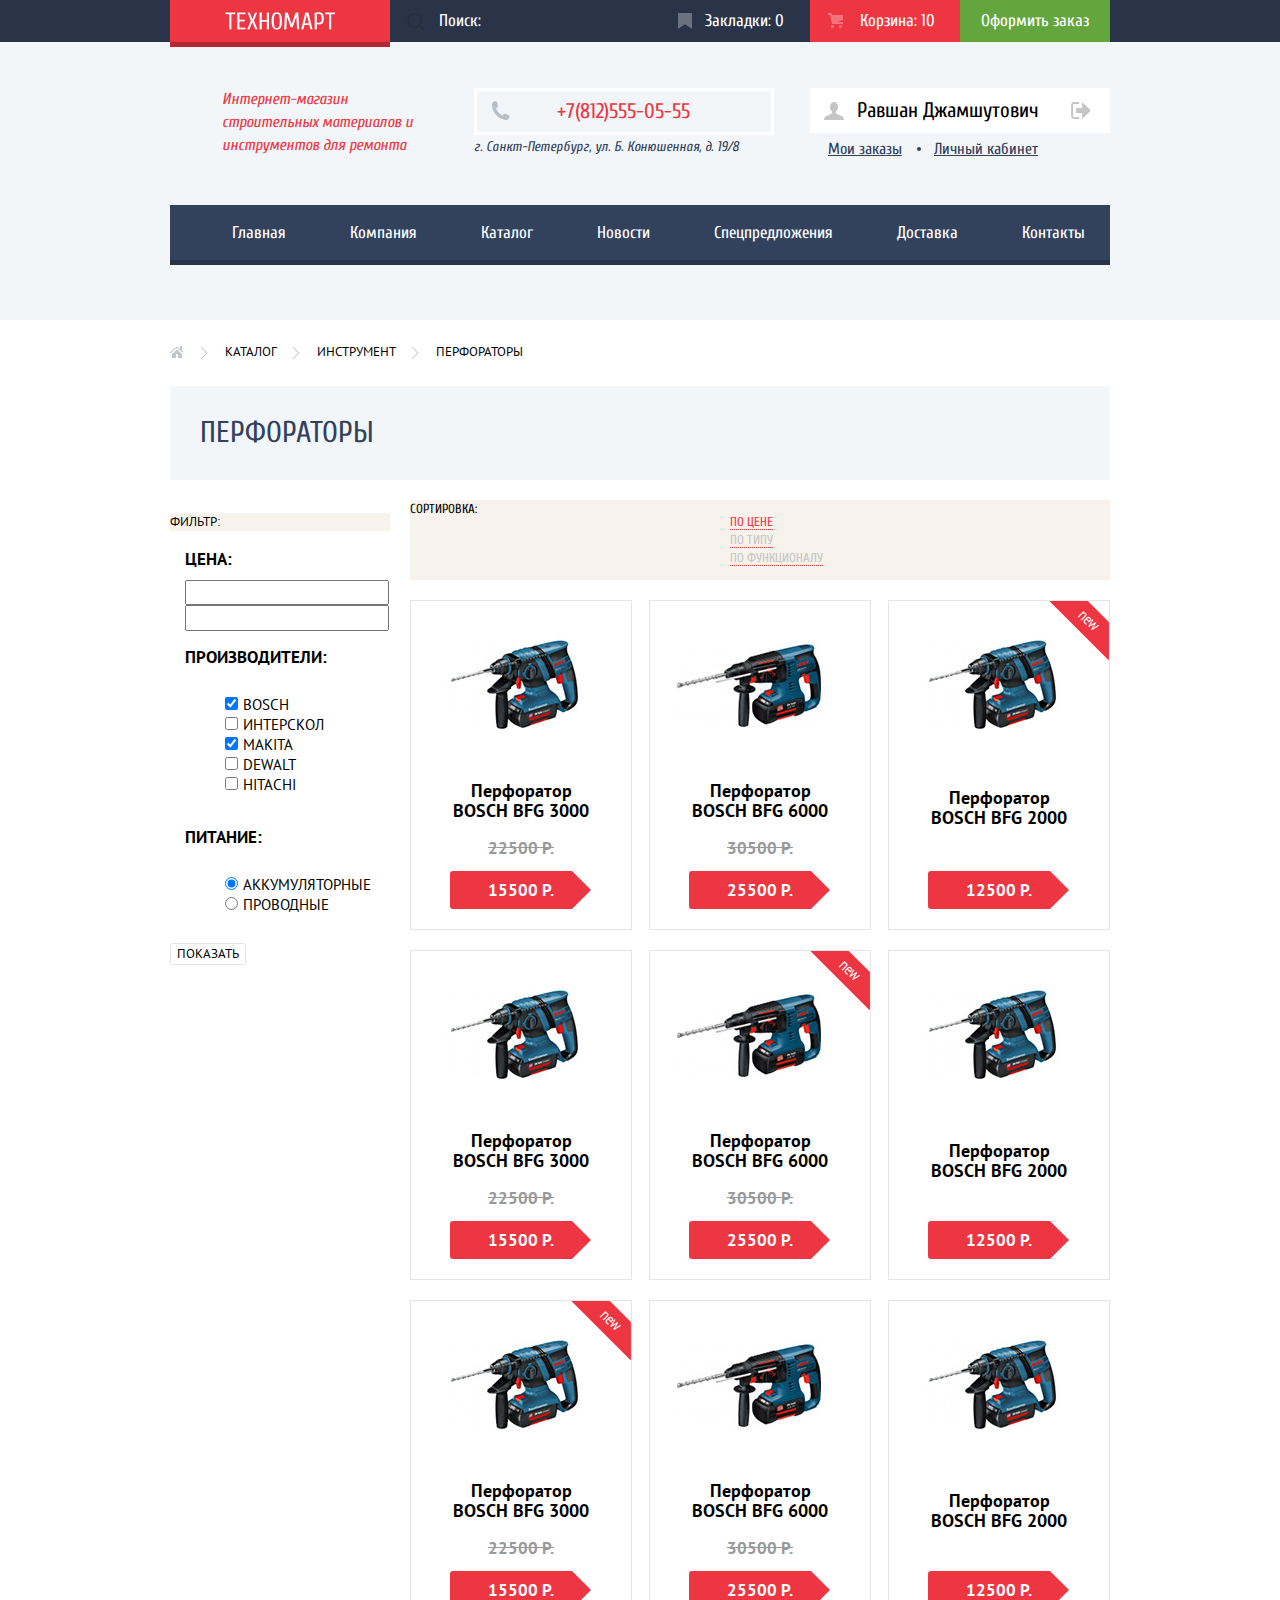
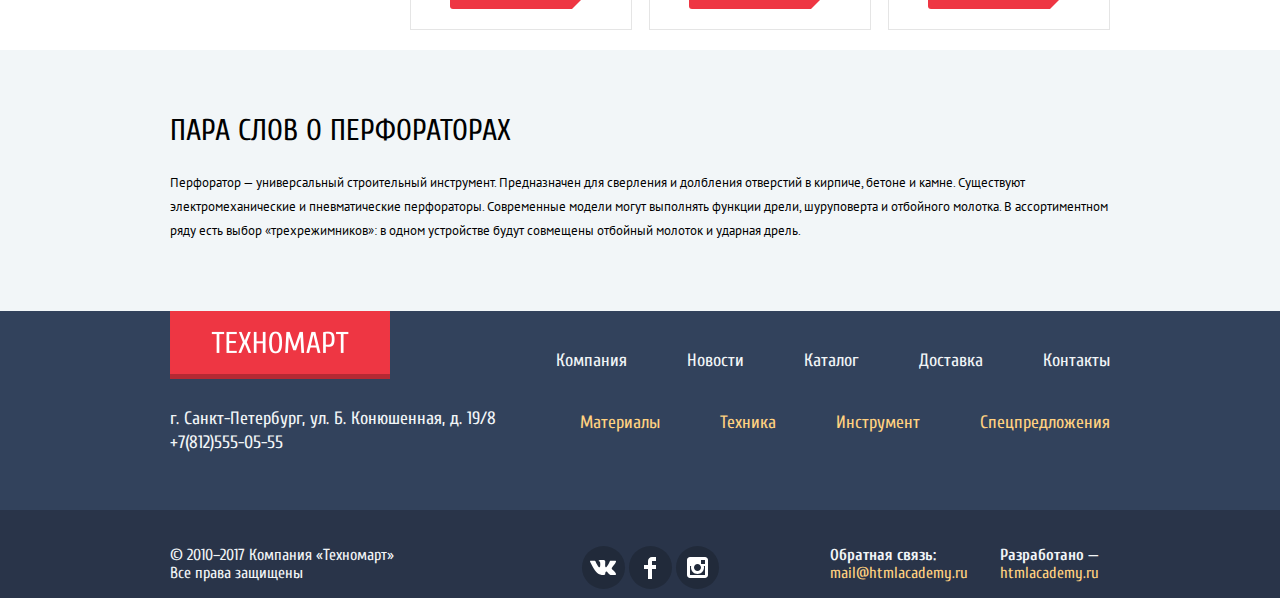
==== catalog.html @ fc6ab12a "стили для карточки товара" ====
<!DOCTYPE html>
<html lang="ru">
  <head>
    <meta charset="utf-8">
    <title>Интернет магазин «Техномарт»</title>
    <link href="https://fonts.googleapis.com/css?family=PT+Sans:400,700&amp;subset=cyrillic" rel="stylesheet">
    <link href="https://fonts.googleapis.com/css?family=Cuprum:400,400i,700&amp;subset=cyrillic" rel="stylesheet">
    <link href="css/normalize.css" rel="stylesheet">
    <link href="css/style.css" rel="stylesheet">
  </head>
  <body class="inner-page">
    <header class="main-header">
      <div class="header-top">
        <div class="container">
          <a href="index.html" class="logo logo-header">
            <img src="img/logo.png" width="110" height="18" alt="Логотип Техномарт">
          </a>
            <form class="search" action="https://echo.htmlacademy.ru" method="get">
              <label class="visually-hidden" for="search-text">поиск</label>
              <input id="search-text" name="search-text" type="search" placeholder="Поиск:">
              <button type="submit"><span class="visually-hidden">Найти</span></button>
            </form>
          <nav>
            <ul class="user-navigation">
              <li><a class="bookmarks" href="bookmarks.html">Закладки: 0</a></li>
              <li><a class="basket activ" href="basket.html">Корзина: 10</a></li>
              <li><a class="order" href="order.html">Оформить заказ</a></li>
            </ul>
          </nav>
        </div>
      </div>
      <div class="middle-header container">
        <h1 class="header-title">Интернет-магазин строительных материалов и инструментов для ремонта</h1>
        <section class="contact-header">
          <h2 class="visually-hidden">Контактная информация</h2>
          <address>г. Санкт-Петербург, ул. Б. Конюшенная, д. 19/8</address>
          <a href="tel:+78125550555">+7(812)555-05-55</a>
        </section>
        <section class="user-menu logged">
          <h2 class="visually-hidden">Авторизация</h2>
          <div class="top-user-menu">
            <a class="btn user-name" href="profile.html">Равшан Джамшутович</a>
            <a class="btn logout" href="#"><span class="visually-hidden">Выйти</span></a>
          </div>
          <ul class="user-menu-list">
            <li><a href="myorder.html">Мои заказы</a></li>
            <li><a href="profile.html">Личный кабинет</a></li>
          </ul>
        </section>
      </div>
      <nav class="main-nav container">
        <ul class="site-navigation">
          <li><a href="index.html">Главная</a></li>
          <li><a href="company.html">Компания</a></li>
          <li><a href="catalog.html">Каталог</a></li>
          <li><a href="news.html">Новости</a></li>
          <li><a href="specialoffers.html">Спецпредложения</a></li>
          <li><a href="delivery.html">Доставка</a></li>
          <li><a href="contact.html">Контакты</a></li>
        </ul>
      </nav>
    </header>
    <main>
      <div class="container">
        <ul class="breadcrumbs">
          <li><a href="catalog.html">Каталог</a></li>
          <li><a href="#">Инструмент</a></li>
          <li><a href="#">Перфораторы</a></li>
        </ul>
        <h2 class="catalog-title">Перфораторы</h2>
        <div class="catalog-columns">
          <section class="catalog-filter">
            <h3>Фильтр:</h3>
            <form action="https://echo.htmlacademy.ru" method="get">
              <fieldset>
                <legend>Цена:</legend>
                <span></span>
                <label for="price-min" class="visually-hidden">от </label>
                  <input type="number" id="price-min" min="0" name="price-min">
                <label for="price-max" class="visually-hidden">до </label>
                  <input type="number" id="price-max" min="0" name="price-max">
              </fieldset>
              <fieldset>
                <legend>Производители:</legend>
                <ul>
                  <li>
                    <input type="checkbox" id="vendor-bosch" name="bosch" checked>
                    <label for="vendor-bosch">Bosch</label>
                  </li>
                  <li>
                    <input type="checkbox" id="vendor-interskol" name="интерскол">
                    <label for="vendor-interskol">Интерскол</label>
                  </li>
                  <li>
                    <input type="checkbox" id="vendor-makita" name="makita" checked>
                    <label for="vendor-makita">Makita</label>
                  </li>
                  <li>
                    <input type="checkbox" id="vendor-dewalt" name="dewalt">
                    <label for="vendor-dewalt">Dewalt</label>
                  </li>
                  <li>
                    <input type="checkbox" id="vendor-hitachi" name="hitachi">
                    <label for="vendor-hitachi">Hitachi</label>
                  </li>
                </ul>
              </fieldset>
              <fieldset>
                <legend>Питание:</legend>
                <ul>
                  <li>
                    <input type="radio" id="battery" name="filter-power" value="battery" checked>
                    <label for="battery">Аккумуляторные</label>
                  </li>
                  <li>
                    <input type="radio" id="wire" name="filter-power" value="wire">
                    <label for="wire">Проводные</label>
                  </li>
                </ul>
              </fieldset>
              <button class="btn btn-filter" type="submit" name="button">Показать</button>
            </form>
          </section>
          <section class="catalog">
            <div class="catalog-sort">
              <h3>Сортировка:</h3>
              <ul>
                <li><a class="sort-active" href="#">по цене</a></li>
                <li><a href="#">по типу</a></li>
                <li><a href="#">по функционалу</a></li>
              </ul>
            </div>
            <ul class="catalog-list">
              <li class="catalog-item">
                <h4>Перфоратор BOSCH BFG 3000</h4>
                <img src="img/catalog-bosch_bfg_3000.jpg" width="218" height="170" alt="Перфоратор BOSCH BFG 3000">
                <div class="wrapper">
                  <p class="old-price">22500 Р.</p>
                  <p class="price">15500 Р.</p>
                </div>
                <p class="catalog-item-hover">
                  <button class="btn btn-addcart" type="button">купить</button>
                  <button class="btn btn-addbookmarks" type="button">в закладки</button>
                </p>
              </li>
              <li class="catalog-item">
                <h4>Перфоратор BOSCH BFG 6000</h4>
                <img src="img/catalog-bosch_bfg_6000.jpg" width="218" height="170" alt="Перфоратор BOSCH BFG 6000">
                <div class="wrapper">
                  <p class="old-price">30500 Р.</p>
                  <p class="price">25500 Р.</p>
                </div>
                <p class="catalog-item-hover">
                  <button class="btn btn-addcart" type="button">купить</button>
                  <button class="btn btn-addbookmarks" type="button">в закладки</button>
                </p>
              </li>
              <li class="catalog-item active">
                <h4>Перфоратор BOSCH BFG 2000</h4>
                <p class="flag-new"><span class="visually-hidden">Новинка</span></p>
                <img src="img/catalog-bosch_bfg_2000.jpg" width="218" height="170" alt="Перфоратор BOSCH BFG 2000">
                <div class="wrapper">
                  <p class="price">12500 Р.</p>
                </div>
                <p class="catalog-item-hover">
                  <button class="btn btn-addcart" type="button">купить</button>
                  <button class="btn btn-addbookmarks" type="button">в закладки</button>
                </p>
              </li>
              <li class="catalog-item">
                <h4>Перфоратор BOSCH BFG 3000</h4>
                <img src="img/catalog-bosch_bfg_3000.jpg" width="218" height="170" alt="Перфоратор BOSCH BFG 3000">
                <div class="wrapper">
                  <p class="old-price">22500 Р.</p>
                  <p class="price">15500 Р.</p>
                </div>
                <p class="catalog-item-hover">
                  <button class="btn btn-addcart" type="button">купить</button>
                  <button class="btn btn-addbookmarks" type="button">в закладки</button>
                </p>
              </li>
              <li class="catalog-item">
                <h4>Перфоратор BOSCH BFG 6000</h4>
                <p class="flag-new"><span class="visually-hidden">Новинка</span></p>
                <img src="img/catalog-bosch_bfg_6000.jpg" width="218" height="170" alt="Перфоратор BOSCH BFG 6000">
                <div class="wrapper">
                  <p class="old-price">30500 Р.</p>
                  <p class="price">25500 Р.</p>
                </div>
                <p class="catalog-item-hover">
                  <button class="btn btn-addcart" type="button">купить</button>
                  <button class="btn btn-addbookmarks" type="button">в закладки</button>
                </p>
              </li>
              <li class="catalog-item">
                <h4>Перфоратор BOSCH BFG 2000</h4>
                <img src="img/catalog-bosch_bfg_2000.jpg" width="218" height="170" alt="Перфоратор BOSCH BFG 2000">
                <div class="wrapper">
                  <p class="price">12500 Р.</p>
                </div>
                <p class="catalog-item-hover">
                  <button class="btn btn-addcart" type="button">купить</button>
                  <button class="btn btn-addbookmarks" type="button">в закладки</button>
                </p>
              </li>
              <li class="catalog-item">
                <h4>Перфоратор BOSCH BFG 3000</h4>
                <p class="flag-new"><span class="visually-hidden">Новинка</span></p>
                <img src="img/catalog-bosch_bfg_3000.jpg" width="218" height="170" alt="Перфоратор BOSCH BFG 3000">
                <div class="wrapper">
                  <p class="old-price">22500 Р.</p>
                  <p class="price">15500 Р.</p>
                </div>
                <p class="catalog-item-hover">
                  <button class="btn btn-addcart" type="button">купить</button>
                  <button class="btn btn-addbookmarks" type="button">в закладки</button>
                </p>
              </li>
              <li class="catalog-item">
                <h4>Перфоратор BOSCH BFG 6000</h4>
                <img src="img/catalog-bosch_bfg_6000.jpg" width="218" height="170" alt="Перфоратор BOSCH BFG 6000">
                <div class="wrapper">
                  <p class="old-price">30500 Р.</p>
                  <p class="price">25500 Р.</p>
                </div>
                <p class="catalog-item-hover">
                  <button class="btn btn-addcart" type="button">купить</button>
                  <button class="btn btn-addbookmarks" type="button">в закладки</button>
                </p>
              </li>
              <li class="catalog-item">
                <h4>Перфоратор BOSCH BFG 2000</h4>
                <img src="img/catalog-bosch_bfg_2000.jpg" width="218" height="170" alt="Перфоратор BOSCH BFG 2000">
                <div class="wrapper">
                  <p class="price">12500 Р.</p>
                </div>
                  <p class="catalog-item-hover">
                  <button class="btn btn-addcart" type="button">купить</button>
                  <button class="btn btn-addbookmarks" type="button">в закладки</button>
                </p>
              </li>
            </ul>
            <!-- пагинатор-->
          </section>
        </div>
      </div>
      <section class="doyouknow">
        <div class="container">
          <h2 class="visually-hidden">информация для покупателя</h2>
          <h3>пара слов о перфораторах</h3>
          <p>Перфоратор — универсальный строительный инструмент. Предназначен для сверления и долбления отверстий в кирпиче, бетоне и камне.
  Существуют электромеханические и пневматические перфораторы. Современные модели могут выполнять функции дрели, шуруповерта и отбойного молотка. В ассортиментном ряду есть выбор «трехрежимников»: в одном устройстве будут совмещены отбойный молоток и ударная дрель.
          </p>
        </div>
      </section>
    </main>
    <footer class="main-footer">
      <div class="footer-top container">
        <div class="wrapper">
          <a class="logo logo-footer">
            <img src="img/logo-footer.png" width="220" height="68" alt="Логотип Техномарт">
          </a>
          <section class="contact-footer">
            <h2 class="visually-hidden">Контактная информация</h2>
            <address>г. Санкт-Петербург, ул. Б. Конюшенная, д. 19/8</address>
            <a href="tel:+78125550555">+7(812)555-05-55</a>
          </section>
        </div>
        <section class="footer-navigation">
          <h2 class="visually-hidden">Быстрая навигация</h2>
          <ul class="footer-navigation-top">
            <li><a href="company.html">Компания</a></li>
            <li><a href="news.html">Новости</a></li>
            <li><a href="catalog.html">Каталог</a></li>
            <li><a href="delivery.html">Доставка</a></li>
            <li><a href="contact.html">Контакты</a></li>
          </ul>
          <ul class="footer-navigation-bottom">
            <li><a href="materials.html">Материалы</a></li>
            <li><a href="equipment.html">Техника</a></li>
            <li><a href="tool.html">Инструмент</a></li>
            <li><a href="specialoffers.html">Спецпредложения</a></li>
          </ul>
        </section>
      </div>
      <div class="footer-bottom">
        <div class="container">
          <p class="footer-copyright">© 2010–2017 Компания «Техномарт»<br>Все права защищены</p>
          <ul class="footer-social">
            <li><a class="social-button vk" href="#"><span class="visually-hidden">Вконтакте</span></a></li>
            <li><a class="social-button fb" href="#"><span class="visually-hidden">Фейсбук</span></a></li>
            <li><a class="social-button insta" href="#"><span class="visually-hidden">Инстаграм</span></a></li>
          </ul>
          <p class="dev-feedback">
            <b>Обратная связь:</b>
            <a class="mail" href="mailto:mail@htmlacademy.ru">mail@htmlacademy.ru</a>
          </p>
          <p class="dev-copyright">
            <b>Разработано —</b>
            <a class="htmlacademy" href="https://htmlacademy.ru/intensive/htmlcss">htmlacademy.ru</a>
          </p>
        </div>
      </div>
    </footer>
    <section class="modal modal-addcart">
      <h2 class="visually-hidden">Оформить заказ?</h2>
      <p>Товар добавлен в корзину!</p>
      <a href="basket.html" class="btn">Оформить заказ</a>
      <button class="btn modal-close" type="button">Продолжить покупки</button>
      <button class="modal-close" type="button">Закрыть</button>
    </section>
  </body>
</html>
---- css/style.css ----
body {
  margin: 0;color: #000000;
  background-color: #ffffff;font-family: "Cuprum", Arial, sans-serif;font-size: 17px;font-weight: 400;
  line-height: 17px;
  }

a {
  text-decoration: none;
}

img {
  max-width: 100%;
  height: auto;
}

.visually-hidden:not(:focus):not(:active),
input[type="checkbox"].visually-hidden,
input[type="radio"].visually-hidden {
  position: absolute;

  overflow: hidden;
  clip: rect(0 0 0 0);

  width: 1px;
  height: 1px;
  margin: -1px;
  padding: 0;

  white-space: nowrap;

  border: 0;

  clip-path: inset(100%);
}

.modal {
  display: none;
}

.container {
  width: 940px;
  margin: 0 auto;
  padding: 0 10px;
}

.header-top .container {
  display: flex;
  justify-content: space-between;
}

.main-header {
  padding-bottom: 60px;

  background-color: #f2f6f8;
}

.header-top {
  width: 100%;

  color: #ffffff;
  background-color: #293449;

  line-height: 18px;
}

.logo-header {
  display: flex;
  align-items: center;
  justify-content: center;

  width: 220px;
  height: 42px;

  box-shadow: 0px 5px 0px 0px #b52933;
}

.logo-header img {
  width: 110px;
  height: 18px;
}

.logo-header {
  background-color: #ee3643;
}

.logo-header:hover{
  background-color: #ca2c37;
}

.logo-header:active {
  background-color: #ba2732;
}

.header-top .search {
  position: relative;

  display: flex;

  width: 270px;
  max-height: 42px;
  margin: 0;
  padding: 0;
}

.search input {
  box-sizing: border-box;
  width: 100%;
  padding-left: 49px;

  border: none;
  background-color: transparent;
}

.search input::placeholder {
  color:#ffffff;
}

.search input:hover {
  background-color: #212a3a;
}
.search input:focus {
  background-color: #ffffff ;
}

.search input:hover+button {
  opacity: 1;
}

.search input:focus+button {
  opacity: 1;
  background-image: url("../img/icon-search-red.svg");
}

.search button {
  position: absolute;
  top:13px;
  left: 17px;

  width: 20px;
  height: 20px;

  opacity: 0.3;
  border:none;
  background-color: transparent;
  background-image: url("../img/icon-search.svg");
  background-repeat: no-repeat;
}

.user-navigation {
  display: flex;
  flex-wrap: wrap;
  justify-content: flex-end;

  width: 450px;
  margin: 0;
  padding: 0;

  list-style: none;
}

.user-navigation a {
  display: block;

  padding: 12px 21px;
}

.user-navigation li {
  min-width: 150px;
}

.bookmarks,
.basket {
  color: inherit;
}

.user-navigation .bookmarks {
  position: relative;

  padding-left: 45px;
}

.user-navigation .basket {
  position: relative;

  padding-left: 50px;
}

.bookmarks::before {
  position: absolute;
  top: 13px;
  left: 18px;

  width: 14px;
  height: 16px;

  content: "";

  opacity: 0.3;
  background-image: url("../img/icon-bookmark.svg");
  background-repeat: no-repeat;
}

.basket::before {
  position: absolute;
  top: 13px;
  left: 18px;

  width: 15px;
  height: 15px;

  content: "";

  opacity:0.3;
  background-image: url("../img/icon-cart.svg");
  background-repeat: no-repeat;
}
.bookmarks:hover::before,.basket:hover::before {
  opacity: 1;
}

.bookmarks:hover,
.basket:hover {
  background-color: #212a3a;
}

.bookmarks:active,
.basket:active {
  opacity: 0.6;
  background-color: #161d29;
}

.activ.basket {
  background-color: #ee3643;
}

.order {
  color: inherit;
  background-color: #63a63e;
}

.order:hover {
  background-color: #5fbb2d;
}

.order:active {
  opacity: 0.6;
  background-color: #518534;
}
.middle-header {
  display: flex;
  justify-content: space-between;

  margin-bottom: 0;
  padding: 46px 0;
}

.header-title, .contact-header, .user-menu {
  width: 300px;
}

.middle-header .header-title {
  width: 215px;
  margin: 0;
  padding-left: 52px;

  color: #ee3643;

  font-size: 16px;
  font-weight: 400;
  font-style: italic;
  line-height: 23px;
}

.contact-header {
  display: flex;
  flex-direction: column;
}

.contact-header address {
  color: #32425c;

  font-size: 14px;
  line-height: 24px;
}

.contact-header a {
  position: relative;

  display: block;
  order: -1;

  width: auto;
  padding: 10px;

  text-align: center;

  color: #ee3643;
  border: 3px solid white;

  font-size: 21px;
  line-height: 21px;
}

.contact-header a::before {
  position: absolute;
  top:10px;
  left: 14px;

  width: 19px;
  height: 19px;

  content: "";

  background-image: url("../img/icon-phone.svg");
  background-repeat: no-repeat;
}

.top-user-menu .btn {
  display: block;

  padding: 12px 24px;

  color: #000000;
  background-color: #ffffff;

  font-size: 21px;
  line-height: 21px;
}

.top-user-menu {
  position: relative;

  display: flex;
  flex-wrap: wrap;
  justify-content: space-between;

  width: 100%;
  max-width: 300px;
  margin: 0;
  margin-bottom: 7px;
  padding: 0;
}

.top-user-menu .login {
  margin-left: 0;
  padding-left: 50px;
}

.top-user-menu .reg {
  margin-right: 0;
  margin-left: auto;
}

.top-user-menu .login::before {
  position: absolute;
  top:14px;
  left: 14px;

  width: 20px;
  height: 17px;

  content: "";

  background-image: url("../img/icon-login-grey.svg");
  background-repeat: no-repeat;
}

.top-user-menu .login:hover::before {
  background-image: url("../img/icon-login-blue.svg");
}

.top-user-menu .login:active::before {
  background-image: url("../img/icon-login-grey.svg");
}

.top-user-menu .btn:hover {
  color: #ee3643;
}

.top-user-menu .btn:active {
  color: #b2b2b2;
}

.top-user-menu .user-name {
  width: 100%;
  padding-left: 47px;
}

.top-user-menu .logout {
  position: absolute;
  top:14px;
  right:20px;

  width: 20px;
  height: 17px;
  padding: 0;

  background-image: url("../img/icon-logout-grey.svg");
  background-repeat: no-repeat;
}

.top-user-menu .logout:hover {
  background-image:  url("../img/icon-logout-blue.svg");
}

.top-user-menu .logout:active {
  background-image: url("../img/icon-logout-grey.svg");
}

.top-user-menu .user-name::before {
  position: absolute;
  top:14px;
  left: 14px;

  width: 20px;
  height: 18px;

  content: "";

  background-image: url("../img/icon-user-gray.svg");
  background-repeat: no-repeat;
}

.top-user-menu .user-name:hover::before {
  background-image: url("../img/icon-user-blue.svg");
}

.top-user-menu .user-name:active::before {
  background-image: url("../img/icon-user-gray.svg");
}

.top-user-menu .user-name {
  color: #000000;
}


.top-user-menu .user-name:hover {
  color: #000000;
}

.top-user-menu .user-name:active {
  color: #c5c5c5;
}

.top-user-menu a {
  color: #32425c;
  background-color: #f4f7f9;

  font-size: 16px;
  line-height: 18px;
}

.user-menu-list {
  display: flex;
  flex-wrap: wrap;
  justify-content: flex-start;

  margin: 0;
  padding: 0;
  padding-left: 18px;

  list-style: none;

  font-size: 16px;
  line-height: 18px
}

.user-menu-list li {
  position: relative;

  margin-right: 32px;
}

.user-menu-list li:not(:last-child)::after {
  position: absolute;
  top:7px;
  right: -19px;

  width: 4px;
  height: 4px;

  content: "";

  border-radius:3px;
  background-color: #32425c;
}

.user-menu-list a {
  text-decoration: underline;

  color: #32425c;
}

.user-menu-list a:hover {
  text-decoration: underline;

  color: #ee3643;
}

.user-menu-list a:active {
  text-decoration: underline;

  color: #c5c5c5;
}

.site-navigation {
  display: flex;
  justify-content: space-around;

  margin: 0;
  padding:0 30px;

  list-style: none;

  color: #ffffff;
  background-color: #32425c;
  box-shadow: 0px 5px 0px 0px #293449;
}

.site-navigation a {
  display: block;

  padding: 19px 32px;

  color: #ffffff;
}

.site-navigation a:hover {
  background-color: #293449;
}

.site-navigation a:active {
  color: #c5c5c5;
  background-color: #293449;
}

.index-columns {
  display: flex;
  justify-content: space-between;

  padding: 80px 0 98px 0;
}

.about-company {
  width: 540px;
}

.map {
  width: 300px;
}

.about-company h2,
.map h2 {
  font-size: 30px;
  font-weight: 400;
  line-height: 30px;
}

.about-company p,
.map p {
  font-family: "PT Sans", Arial, sans-serif;
  font-size: 13px;
  line-height: 24px;
}

.about-company .logistic {
  list-style: none;

  font-size: 18px;
  line-height: 20px;
}

.about-company .btn,
.map .btn {
  text-transform: uppercase;

  color: #ffffff;
  background-color: #ee3643;

  font-size: 14px;
  line-height: 18px;
}

.about-company .btn:hover,
.map .btn:hover {
  background-color: #ca2c37;
}

.about-company .btn:active,
.map .btn:active {
  background-color: #ba2732;
}

.main-footer {
  color: #f1f5f7;
  background-color: #32425c;

  font-size: 18px;
  line-height: 24px;
}

.footer-top {
  display: flex;
  justify-content: space-between;
}

.footer-top .wrapper {
  width: 370px;
}

.logo-footer {
  display: block;

  width: 220px;
  height: 68px;
  margin-bottom: 28px;

  background-color: #ee3643;
}

.footer-navigation {
  display: flex;
  flex-direction: column;
  justify-content: flex-start;

  width: 560px;
  padding-top: 38px;
  padding-bottom: 75px;
}

.contact-footer {
  margin-bottom: 48px;
}

.footer-navigation-top, .footer-navigation-bottom {
  display: flex;
  flex-wrap: wrap;
  justify-content: flex-end;

  margin: 0;
  padding: 0;

  list-style: none;
}

.footer-navigation-bottom {
  margin-top: 38px;
}

.footer-navigation-top a, .footer-navigation-bottom a {
  display: block;
}

.footer-navigation-top li,.footer-navigation-bottom li {
  padding-left: 60px;
}

.footer-navigation-top li:first-child,.footer-navigation-bottom li:first-child {
  padding-left: 0px;
}

.footer-navigation a:hover {
  text-decoration: underline;
}

.footer-navigation-top a {
  color: #f1f5f7;
}

.footer-navigation-bottom a {
  color: #ffd180;
}

.footer-navigation-bottom a:active, .footer-navigation-top a:active {
  text-decoration: none;

  opacity: 0.5;
}

.contact-footer address {
  font-style: normal;
}

.contact-footer a {
  color: inherit;
}

.main-footer .footer-bottom {
  padding-top: 36px;

  background-color: #293449;

  font-size: 16px;
  line-height: 18px;
}
.footer-bottom .container {
  display: flex;
  justify-content: space-between;
}

.footer-copyright {
  width: 300px;
  margin: 0;
}

.footer-social {
  display: flex;
  flex-wrap: wrap;
  justify-content: center;

  width: 300px;
  margin: 0;
  padding: 0;

  list-style: none;
}

.footer-social a {
  color: inherit;
}

.social-button {
  display:flex;
  align-items: center;
  justify-content: center;

  width: 43px;
  height: 43px;
  margin: 0 2px;

  border-radius: 41px;
  background-color: #212a3a;
}

.social-button:hover,
.social-button:active {
  background-color: #ee3643;
}

.footer-social .vk::before {
  position: absolute;

  width: 26px;
  height: 15px;

  content: "";

  background-image: url("../img/icon-vk.svg");
  background-repeat: no-repeat;
}

.footer-social .fb::before {
  position: absolute;

  width: 12px;
  height: 22px;

  content: "";

  background-image: url("../img/icon-fb.svg");
  background-repeat: no-repeat;
}

.footer-social .insta::before {
  position: absolute;

  width: 21px;
  height: 21px;

  content: "";

  background-image: url("../img/icon-insta.svg");
  background-repeat: no-repeat;
}

.dev-feedback, .dev-copyright {
  margin-top: 0;

}
.dev-feedback {
  display: inline-block;

  width: 140px;
}
.dev-copyright {
  display: inline-block;

  width: 110px;
}

.dev-feedback a,
.dev-copyright a {
  color: #ffd180;
}

.dev-feedback a:hover,
.dev-copyright a:hover {
  text-decoration: underline;
}

.dev-feedback a:active,
.dev-copyright a:active {
  text-decoration: underline;

  color: #ee3643;
}

.breadcrumbs {
  display: flex;
  flex-wrap: wrap;
  justify-content: flex-start;

  margin: 0;
  margin-top: 23px;
  margin-bottom: 25px;
  padding: 0;
  padding-left: 55px;

  list-style: none;

  text-transform: uppercase;

  font-family: "PT Sans", Arial, sans-serif;
  font-size: 13px;
  line-height: 18px;
}

.breadcrumbs li {
  position: relative;

  margin-right: 40px;
}

.breadcrumbs li:last-child {
  margin-right: 0;
}

.breadcrumbs li::before {
  position: absolute;
  top:4px;
  left: -25px;

  width: 8px;
  height: 12px;

  content: "";

  color: #c5c5c5;
  background-image: url("../img/icon-right.svg");
  background-repeat: no-repeat;
}

.breadcrumbs li:first-child::after {
  position: absolute;
  top:3px;
  left: -56px;

  width: 14px;
  height: 12px;

  content: "";

  background-image: url("../img/icon-home.svg");
  background-repeat: no-repeat;

}

.breadcrumbs a {
  color: #000000;
}

.catalog-title {
  margin: 0;
  margin-bottom: 20px;
  padding: 32px 0;
  padding-left: 30px;

  text-transform: uppercase;

  color: #32425c;
  background-color: #f2f6f8;

  font-size: 30px;
  font-weight: 400;
  line-height: 30px;
}

.catalog-columns {
  display: flex;
  justify-content: space-between;
}

.catalog-filter ul {
  list-style: none;
}

.catalog-filter {
  width: 220px;

  text-transform: uppercase;

  font-family: "PT Sans", Arial, sans-serif;
}

.catalog-filter h3 {
  background-color: #f7f3ec;

  font-size: 13px;
  font-weight: 400;
  line-height: 18px;

}

.catalog-filter legend {
  font-weight: 700;
  line-height: 30px;

}

.catalog-filter label {
  font-size: 15px;
  line-height: 20px;
}

.catalog-filter fieldset {
  border: none;
}

.catalog-filter .btn {
  text-transform: uppercase;

  border: 1px solid #e5e5e5;
  border-radius: 3px;
  background-color: inherit;

  font-size: 13px;
  line-height: 18px;
}

.catalog {
  width: 700px;
}

.catalog-sort {
  display: flex;
  justify-content: space-between;

  text-transform: uppercase;

  background-color: #f7f3ec;

  font-size: 13px;
  line-height: 18px;
}


.catalog-sort ul {
    width: 380px;

  list-style: none;
}

.catalog-sort h3 {
  width: 140px;
  margin: 0;
  padding: 0;

  font-size: 13px;
  font-weight: 400;
}

.catalog-sort a {
  color: #c5c5c5;
  border-bottom: 1px dotted #ee3643;
}

.catalog-sort a:hover {
  border-bottom: 1px solid #ee3643;
}

.catalog-sort a:active {
  color: #ee3643;
}

.catalog-sort .sort-active {
  color: #ee3643;
}

.catalog-list {
  display: flex;
  align-content: flex-start;
  flex-wrap: wrap;
  justify-content: space-between;

  margin: 0;
  padding: 0;
  padding-top: 20px;

  list-style: none;

  font-family: "PT Sans", Arial, sans-serif;
}

.catalog-item {
  position: relative;

  display: flex;
  flex-direction: column;
  justify-content: space-between;

  width: 220px;
  margin-bottom: 20px;
  padding-bottom: 20px;

  border: 1px solid #e5e5e5;
}

.catalog-item .wrapper {
  display: flex;
  flex-direction: column;
  justify-content: space-between;

  min-height: 50px;
}

.catalog-item h4 {
  margin: 0;
  margin-bottom: 18px;
  padding-right: 30px;
  padding-left: 30px;

  text-align: center;

  font-size: 18px;
  line-height: 20px;
}

.catalog-item img {
  align-self: center;
  order:-1;

  width: 218px;
  height: 170px;
  margin-bottom: 10px;

  background-color: #f2f6f8;
}

.catalog-item-hover {
  position: absolute;

  display: none;
}

.catalog-item .flag-new {
  margin: 0;
}

.catalog-item .flag-new::after {
  position: absolute;
  z-index: 20;
  top:0;
  right: 0;

  width: 60px;
  height: 59px;

  content: "";

  background-image: url("../img/flag-new.png") ;
  background-repeat: no-repeat;
}

.catalog-item .old-price,
.catalog-item .price {
  align-self: center;

  margin: 0;

  font-size: 17px;
  font-weight: 700;
  line-height: 18px;

}

.catalog-item .old-price {
  display: block;

  margin: 0;
  margin-bottom: 14px;

  text-decoration: line-through;

  color:#999999;
}

.catalog-item .price {
  position: relative;

  display: block;

  margin-top: auto;
  margin-bottom: 0;
  padding: 10px 38px;

  color: #ffffff;
  border-radius: 3px;
  background-color: #ee3643;
}

.catalog-item .price::after {
  position: absolute;
  top:0;
  right: 0;

  width: 0;
  height: 0;

  content: "";

	border-top: 20px solid white;
	border-left: 20px solid transparent;
}

.catalog-item .price::before {
  position: absolute;
  right: 0;
  bottom:0;

  width: 0;
  height: 0;

  content: "";

  border-bottom: 20px solid white;
  border-left: 20px solid transparent;
}

.catalog-item .btn {
  text-align: center;
  vertical-align: middle;
  text-transform: uppercase;

  font-size: 14px;
  line-height: 18px;
}

.catalog-item .btn-addcart {
  color: #ffffff;
  border: 3px solid #367315;
  border-radius: 2px;
  background-color: #63a63e;
}

.catalog-item .btn-addcart:hover {
  border: 3px solid #367315;
  border-radius: 2px;
  background-color: #5fbb2d;
}

.catalog-item .btn-addcart:active {
  border: 3px solid #367315;
  border-radius: 2px;
  background-color: #518534;
}

.catalog-item .btn-addbookmarks {
  color: #32425c;
  border: 3px solid #367315;
  border-radius: 2px;
  background-color: #ffffff;
}

.catalog-item .btn-addbookmarks:hover {
  border: 3px solid #32425c;
}

.catalog-item .btn-addbookmarks:active {
  color: #c1c6ce;
  border: 3px solid #c1c6ce;
}

.doyouknow {
  width: 100%;

  color: #000000;
  background-color: #f2f6f8;
}

.doyouknow .container {
  padding-top: 66px;
  padding-bottom: 68px;
}

.doyouknow h3 {
  margin: 0;
  margin-bottom: 25px;

  text-transform: uppercase;

  font-size: 30px;
  font-weight: 400;
  line-height: 30px;
}

.doyouknow p {
  margin: 0;

  font-family: "PT Sans", Arial, sans-serif;
  font-size: 13px;
  line-height: 24px;
}
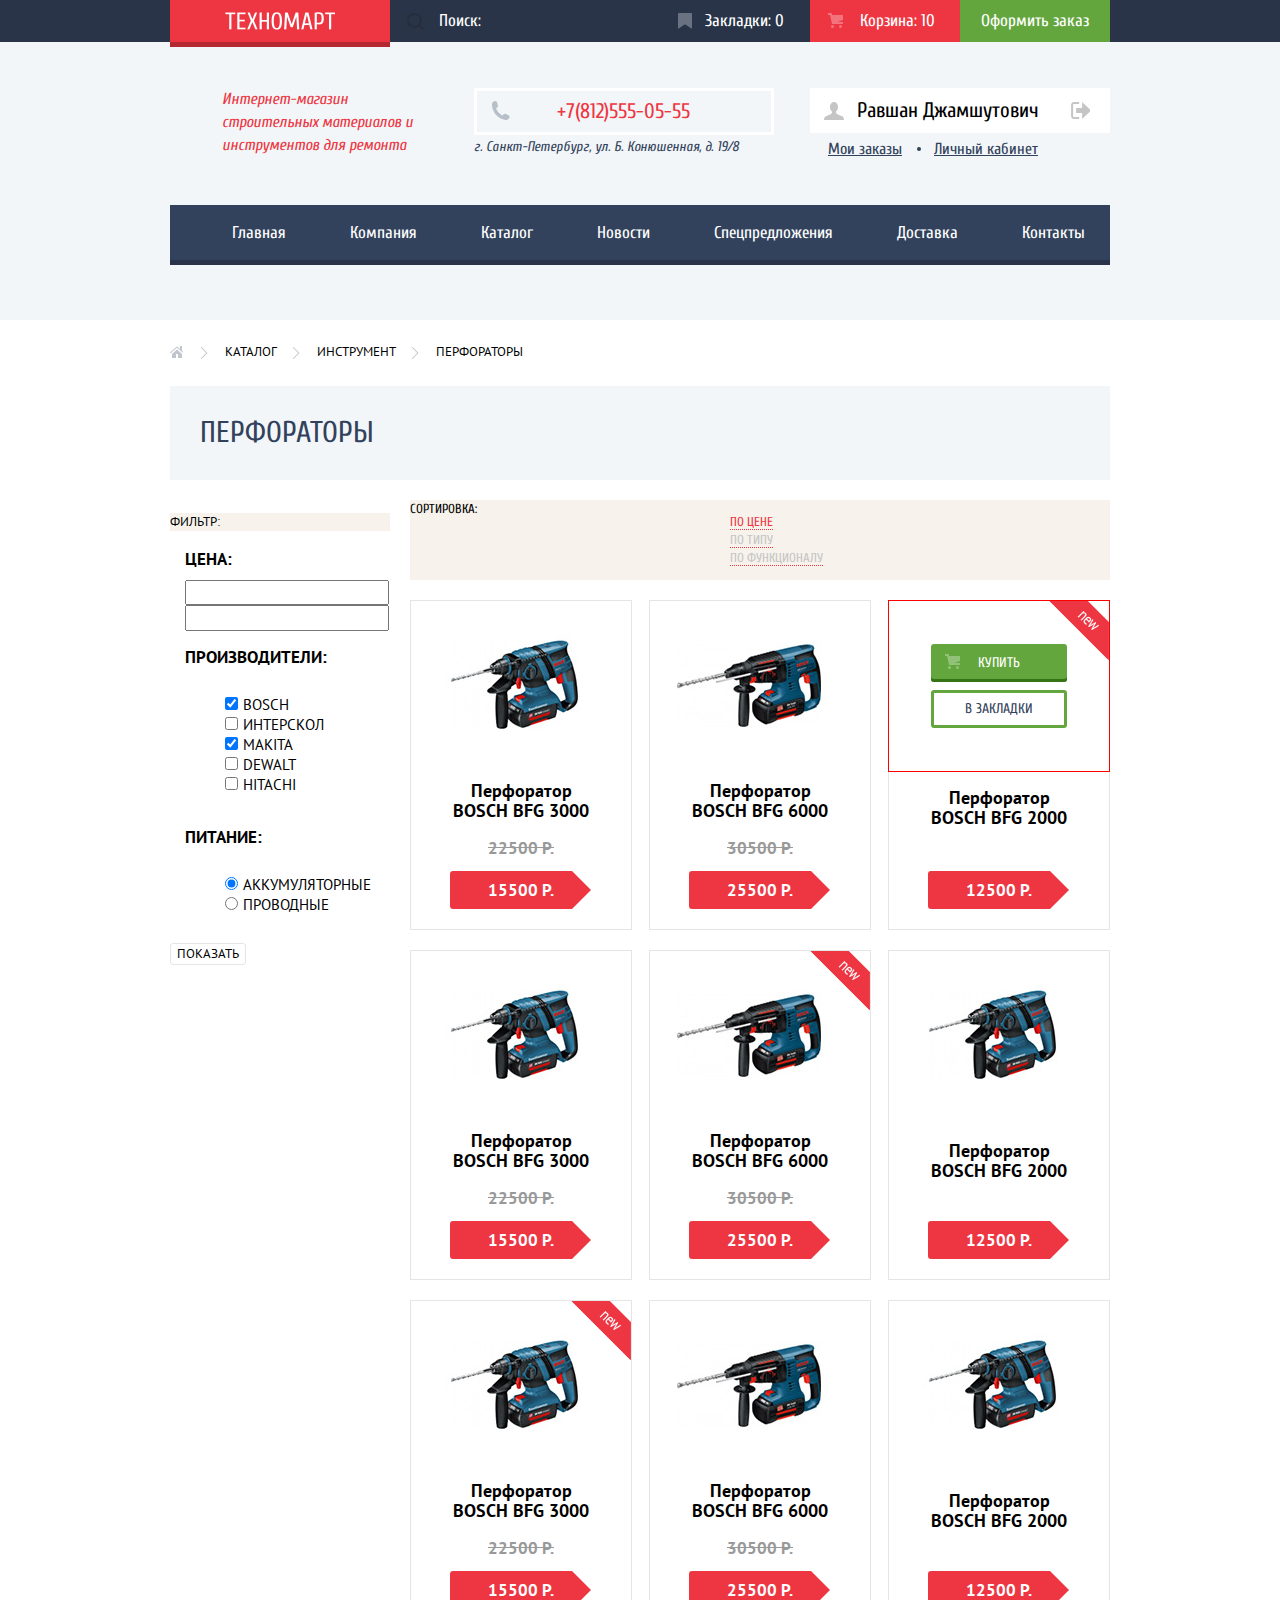
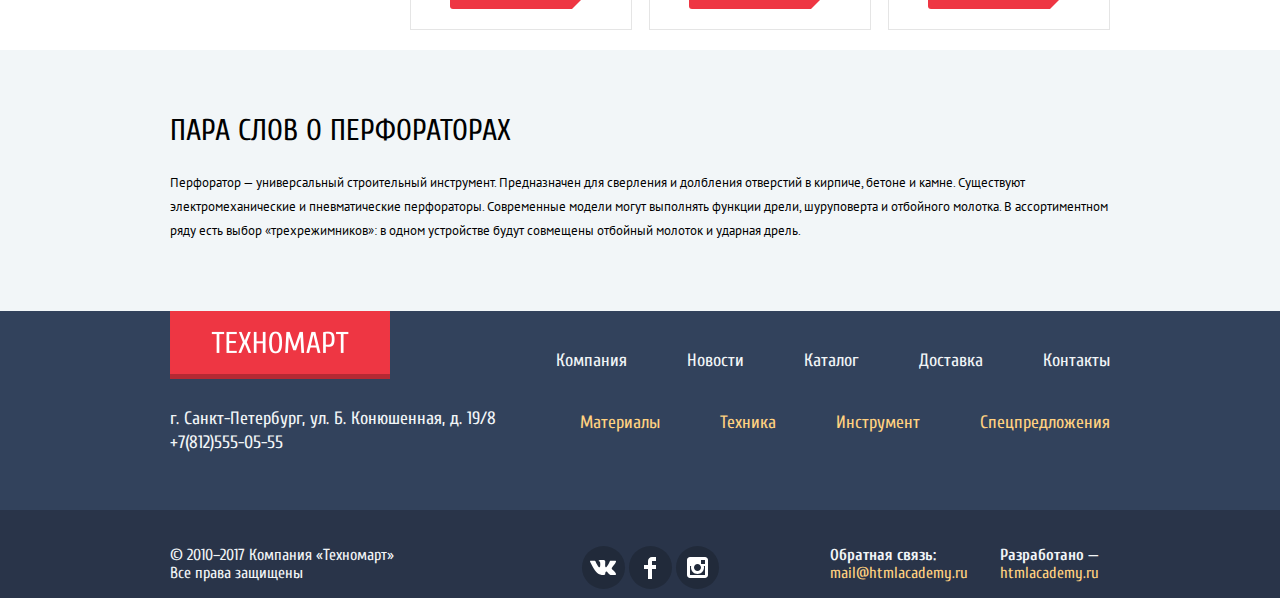
==== commit 9c882ba6: "стилизация hover карточки товара" ====
--- a/catalog.html
+++ b/catalog.html
@@ -155,14 +155,14 @@
                   <button class="btn btn-addbookmarks" type="button">в закладки</button>
                 </p>
               </li>
-              <li class="catalog-item active">
+              <li class="catalog-item">
                 <h4>Перфоратор BOSCH BFG 2000</h4>
                 <p class="flag-new"><span class="visually-hidden">Новинка</span></p>
                 <img src="img/catalog-bosch_bfg_2000.jpg" width="218" height="170" alt="Перфоратор BOSCH BFG 2000">
                 <div class="wrapper">
                   <p class="price">12500 Р.</p>
                 </div>
-                <p class="catalog-item-hover">
+                <p class="catalog-item-hover active">
                   <button class="btn btn-addcart" type="button">купить</button>
                   <button class="btn btn-addbookmarks" type="button">в закладки</button>
                 </p>
--- a/css/style.css
+++ b/css/style.css
@@ -4,15 +4,18 @@
   color: #000000;
-  background-color: #ffffff;----font-family: "Cuprum", Arial, sans-serif;----font-size: 17px;+  background-color: #ffffff;
+++++font-family: "Cuprum", Arial, sans-serif;
+++++font-size: 17px;
+  font-weight: 400;
 @@ -1062,12 +1065,6 @@
   background-color: #f2f6f8;
 }
 
-.catalog-item-hover {
-  position: absolute;
-
-  display: none;
-}
-
 .catalog-item .flag-new {
   margin: 0;
 }
@@ -1152,48 +1149,95 @@
   border-left: 20px solid transparent;
 }
 
+.catalog-item-hover {
+  min-height: 170px;
+  z-index: 5;
+  position: absolute;
+  visibility: hidden;
+  margin: 0 0;
+  padding-top: 43px;
+  padding-left: 42px;
+  padding-right: 42px;
+  padding-bottom: 5px;
+  background-color: #ffffff;
+  outline: 1px solid red;
+  align-self: center;
+  width: 100%;
+  box-sizing: border-box;
+
+
+}
+
+.catalog-item-hover.active,
+.catalog-item:hover .catalog-item-hover {
+  visibility:visible;
+}
+
 .catalog-item .btn {
+  display: block;
+  box-sizing: border-box;
+
+  padding-top: 10px;
+  padding-bottom: 10px;
+  margin-bottom: 8px;
   text-align: center;
   vertical-align: middle;
   text-transform: uppercase;
-
+  border-radius: 3px;
+  background: #63a63e;
   font-size: 14px;
   line-height: 18px;
+  width: 100%;
+  color: white;
+  font-family: "Cuprum", Arial, sans-serif;
+  border: none;
 }
 
 .catalog-item .btn-addcart {
-  color: #ffffff;
-  border: 3px solid #367315;
-  border-radius: 2px;
-  background-color: #63a63e;
+  position: relative;
+  box-shadow: inset 0 -3px 0 #367315;
+}
+
+.catalog-item .btn-addcart::before {
+  position: absolute;
+  content: "";
+  left: 14px;
+  width: 15px;
+  height: 15px;
+  background-image: url("../img/icon-cart.svg");
+  background-repeat: no-repeat;
+  opacity: 0.3;
+
 }
 
 .catalog-item .btn-addcart:hover {
-  border: 3px solid #367315;
-  border-radius: 2px;
   background-color: #5fbb2d;
 }
 
+.catalog-item .btn-addcart:hover::before,
+.catalog-item .btn-addcart:active::before {
+  opacity: 1;
+}
+
 .catalog-item .btn-addcart:active {
-  border: 3px solid #367315;
-  border-radius: 2px;
-  background-color: #518534;
+ background-color: #367315;
 }
 
 .catalog-item .btn-addbookmarks {
   color: #32425c;
-  border: 3px solid #367315;
-  border-radius: 2px;
-  background-color: #ffffff;
+  background: white;
+  border: 3px solid #63a63e;
+  padding-top: 7px;
+  padding-bottom: 7px;
+
 }
 
 .catalog-item .btn-addbookmarks:hover {
-  border: 3px solid #32425c;
+  border-color: #32425c;
 }
 
 .catalog-item .btn-addbookmarks:active {
-  color: #c1c6ce;
-  border: 3px solid #c1c6ce;
+  opacity: 0.3;
 }
 
 .doyouknow {
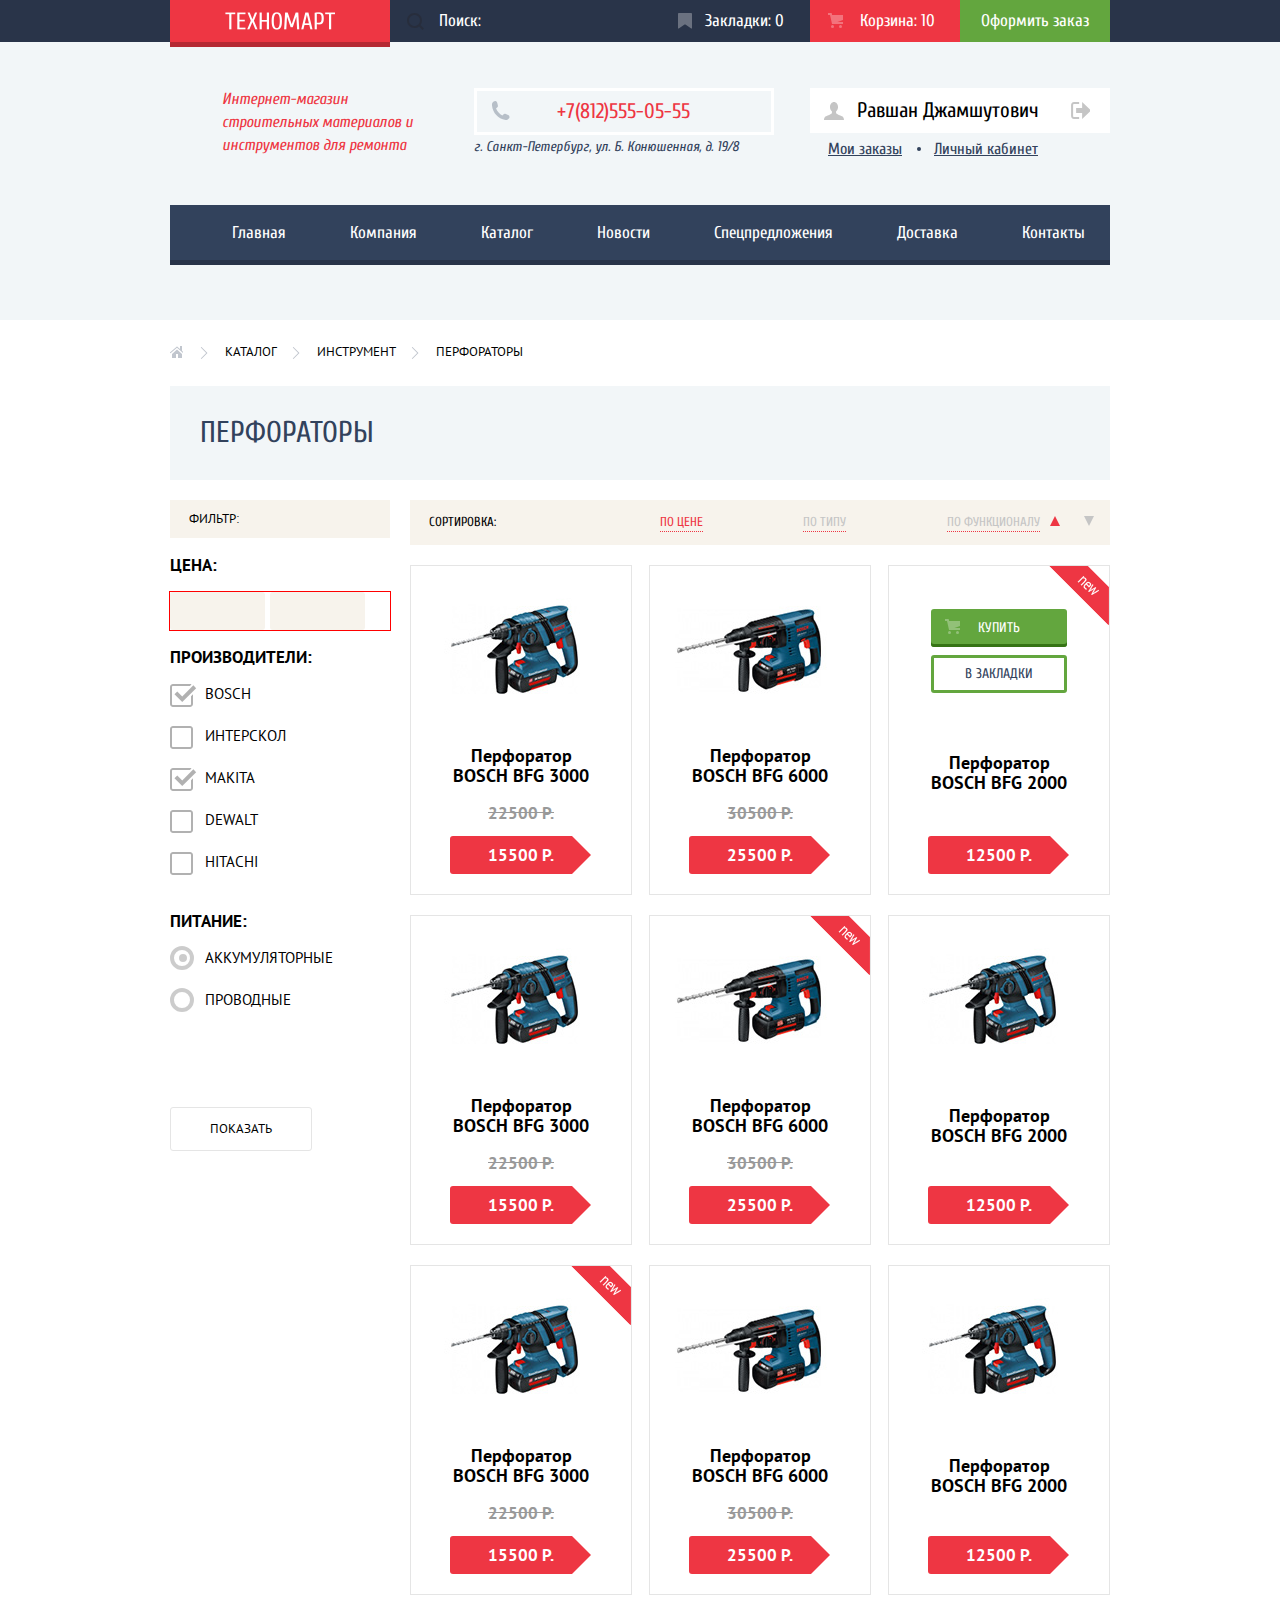
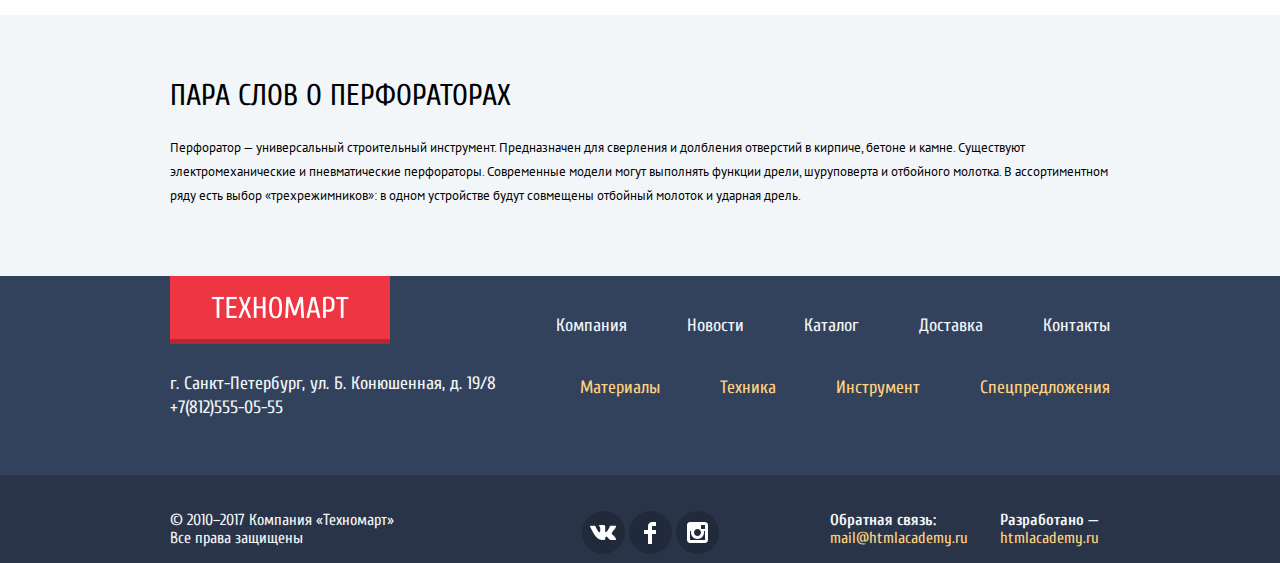
==== commit 08c93de9: "стилизация range-price" ====
--- a/catalog.html
+++ b/catalog.html
@@ -72,35 +72,39 @@
           <section class="catalog-filter">
             <h3>Фильтр:</h3>
             <form action="https://echo.htmlacademy.ru" method="get">
-              <fieldset>
+              <fieldset class="price-range">
                 <legend>Цена:</legend>
-                <span></span>
-                <label for="price-min" class="visually-hidden">от </label>
-                  <input type="number" id="price-min" min="0" name="price-min">
-                <label for="price-max" class="visually-hidden">до </label>
-                  <input type="number" id="price-max" min="0" name="price-max">
+                <div class="range-wrapper">
+                  <span></span>
+                </div>
+                <div class="price-wrapper">
+                  <label for="price-min" class="visually-hidden">от </label>
+                  <input class="price-min" type="number" id="price-min" min="0" name="price-min">
+                  <label for="price-max" class="visually-hidden">до </label>
+                  <input class="price-max" type="number" id="price-max" min="0" name="price-max">
+                </div>
               </fieldset>
               <fieldset>
                 <legend>Производители:</legend>
                 <ul>
-                  <li>
-                    <input type="checkbox" id="vendor-bosch" name="bosch" checked>
+                  <li class="filter-option">
+                    <input class="visually-hidden" type="checkbox" id="vendor-bosch" name="bosch" checked>
                     <label for="vendor-bosch">Bosch</label>
                   </li>
-                  <li>
-                    <input type="checkbox" id="vendor-interskol" name="интерскол">
+                  <li class="filter-option">
+                    <input class="visually-hidden" type="checkbox" id="vendor-interskol" name="интерскол">
                     <label for="vendor-interskol">Интерскол</label>
                   </li>
-                  <li>
-                    <input type="checkbox" id="vendor-makita" name="makita" checked>
+                  <li class="filter-option">
+                    <input class="visually-hidden" type="checkbox" id="vendor-makita" name="makita" checked>
                     <label for="vendor-makita">Makita</label>
                   </li>
-                  <li>
-                    <input type="checkbox" id="vendor-dewalt" name="dewalt">
+                  <li class="filter-option">
+                    <input class="visually-hidden" type="checkbox" id="vendor-dewalt" name="dewalt">
                     <label for="vendor-dewalt">Dewalt</label>
                   </li>
-                  <li>
-                    <input type="checkbox" id="vendor-hitachi" name="hitachi">
+                  <li class="filter-option">
+                    <input class="visually-hidden" type="checkbox" id="vendor-hitachi" name="hitachi">
                     <label for="vendor-hitachi">Hitachi</label>
                   </li>
                 </ul>
@@ -108,12 +112,12 @@
               <fieldset>
                 <legend>Питание:</legend>
                 <ul>
-                  <li>
-                    <input type="radio" id="battery" name="filter-power" value="battery" checked>
+                  <li class="filter-option">
+                    <input class="visually-hidden" type="radio" id="battery" name="filter-power" value="battery" checked>
                     <label for="battery">Аккумуляторные</label>
                   </li>
-                  <li>
-                    <input type="radio" id="wire" name="filter-power" value="wire">
+                  <li class="filter-option">
+                    <input class="visually-hidden" type="radio" id="wire" name="filter-power" value="wire">
                     <label for="wire">Проводные</label>
                   </li>
                 </ul>
@@ -124,10 +128,14 @@
           <section class="catalog">
             <div class="catalog-sort">
               <h3>Сортировка:</h3>
-              <ul>
+              <ul class="sort-list">
                 <li><a class="sort-active" href="#">по цене</a></li>
                 <li><a href="#">по типу</a></li>
                 <li><a href="#">по функционалу</a></li>
+              </ul>
+              <ul class="sort-detector">
+                <li class="up-sort active"></li>
+                <li class="down-sort"></li>
               </ul>
             </div>
             <ul class="catalog-list">
--- a/css/style.css
+++ b/css/style.css
@@ -3,21 +3,26 @@
   ++++ color: #000000;
   background-color: #ffffff;
-----font-family: "Cuprum", Arial, sans-serif;
-----font-size: 17px;
---font-weight: 400;
+
+++++  font-family: "Cuprum", Arial, sans-serif;
+++++  font-size: 17px;
+++  font-weight: 400;
     line-height: 17px;
@@ -137,6 +142,7 @@
 .search input:hover {
   background-color: #212a3a;
 }
+
 .search input:focus {
   background-color: #ffffff ;
 }
@@ -557,11 +563,14 @@
   display: flex;
   justify-content: space-between;
 
-  padding: 80px 0 98px 0;
+  padding: 80px 0 86px 0;
 }
 
 .about-company {
+  position: relative;
+
   width: 540px;
+
 }
 
 .map {
@@ -570,6 +579,9 @@
 
 .about-company h2,
 .map h2 {
+  margin: 0;
+  margin-bottom: 28px;
+
   font-size: 30px;
   font-weight: 400;
   line-height: 30px;
@@ -577,27 +589,82 @@
 
 .about-company p,
 .map p {
+  margin: 0;
+  margin-bottom: 26px;
+
   font-family: "PT Sans", Arial, sans-serif;
   font-size: 13px;
   line-height: 24px;
+
 }
 
 .about-company .logistic {
+  position: relative;
+
+  margin: 0;
+  margin-bottom: 35px;
+  margin-left: 36px;
+  padding: 0;
+
   list-style: none;
 
   font-size: 18px;
   line-height: 20px;
 }
 
+.logistic li {
+  position: relative;
+}
+
+.logistic li::before {
+  position: absolute;
+  top: 8px;
+  left: -36px;
+
+  width: 25px;
+	height: 2px;
+
+  content: "";
+
+	background: #ee3643;
+}
+
 .about-company .btn,
 .map .btn {
+  display: inline-block;
+
+  margin-right: 16px;
+  padding: 12px 40px;
+
+  text-align: center;
+  vertical-align: middle;
   text-transform: uppercase;
 
   color: #ffffff;
+  border: none;
+  border-radius: 3px;
   background-color: #ee3643;
 
+  font: inherit;
   font-size: 14px;
   line-height: 18px;
+}
+
+.map .btn {
+  display: block;
+
+  box-sizing: border-box;
+  margin-top: 40px;
+  margin-right: 0;
+  margin-bottom: 0;
+}
+
+.about-company .btn {
+  position: absolute;
+  bottom: 0;
+
+  margin-top: 36px;
+  margin-bottom: 0;
 }
 
 .about-company .btn:hover,
@@ -911,6 +978,13 @@
 
 .catalog-filter ul {
   list-style: none;
+  padding: 0;
+  margin: 0;
+}
+
+.catalog-filter fieldset {
+  padding: 0;
+  margin: 0;
 }
 
 .catalog-filter {
@@ -923,22 +997,152 @@
 
 .catalog-filter h3 {
   background-color: #f7f3ec;
-
+  margin: 0;
+  padding-top: 10px;
+  padding-bottom: 10px;
   font-size: 13px;
   font-weight: 400;
   line-height: 18px;
+  padding-left: 19px;
 
 }
 
 .catalog-filter legend {
-  font-weight: 700;
+  font-weight: bold;
   line-height: 30px;
-
-}
-
-.catalog-filter label {
+  padding: 12px 0;
+
+}
+
+.catalog-filter .filter-option {
   font-size: 15px;
   line-height: 20px;
+  margin-bottom: 22px;
+  padding-left: 35px;
+}
+
+.filter-option label {
+  position: relative;
+
+  display: block;
+
+  cursor: pointer;
+  user-select: none;
+}
+
+.filter-option input:hover + label,
+.filter-option input:focus + label {
+  color: #000000;
+}
+
+.price-range {
+  display: flex;
+  justify-content: space-between;
+  flex-direction: column;
+}
+
+.price-range .price-wrapper {
+  position: relative;
+  outline: 1px solid red;
+
+}
+
+.price-range input[type="number"] {
+  display: inline-block;
+  border-radius: 3px;
+  background-color: #f7f3ec;
+  box-sizing: border-box;
+  width: 95px;
+  height: 38px;
+  border: none;
+}
+
+.price-max {
+  margin-right: 0;
+
+}
+
+/*.price-wrapper .price-min::after {
+  content: "1";
+  position: absolute;
+  display: block;
+  top: 10px;
+  right: 10px;
+  width: 10px;
+  height: 10px;
+  background-color: red;
+} */
+
+.filter-option input[type="checkbox"] + label::before {
+  content: "";
+  position: absolute;
+
+  width: 23px;
+  height: 23px;
+  top: 0;
+  left: -35px;
+
+  background-image: url("../img/checkbox-off.svg");
+  background-repeat: no-repeat;
+  opacity: 0.3;
+}
+
+.filter-option input[type="checkbox"]:checked + label::before {
+  content: "";
+
+  position: absolute;
+
+  width: 27px;
+  height: 23px;
+  top: 0;
+  left: -35px;
+
+  background-image: url("../img/checkbox-on.svg");
+  background-repeat: no-repeat;
+  opacity: 0.3;
+}
+
+.filter-option input[type="radio"] + label::before {
+  content: "";
+  position: absolute;
+  top:-2px;
+  left: -35px;
+  width: 24px;
+  height: 24px;
+  border-radius: 50%;
+  border: 4px solid #000000;
+
+  box-sizing: border-box;
+  opacity: 0.2;
+
+}
+
+.filter-option input[type="radio"]:checked + label::after {
+  content: "";
+  position: absolute;
+  top:6px;
+  left: -26px;
+  width: 5px;
+  height: 5px;
+  border-radius: 50%;
+  border: 4px solid #000000;
+
+  box-sizing: border-box;
+  opacity: 0.2;
+
+}
+
+.filter-option input:disabled + label {
+  color: #000000;
+
+  opacity: 0.1;
+}
+
+.filter-option input[type="radio"] + label:hover::before,
+.filter-option input[type="radio"] + label:hover::after,
+.filter-option input[type="checkbox"]:checked + label:hover::before,
+.filter-option input[type="checkbox"] + label:hover::before  {
+  opacity: 0.4;
 }
 
 .catalog-filter fieldset {
@@ -946,6 +1150,7 @@
 }
 
 .catalog-filter .btn {
+  display: block;
   text-transform: uppercase;
 
   border: 1px solid #e5e5e5;
@@ -954,6 +1159,14 @@
 
   font-size: 13px;
   line-height: 18px;
+
+
+  margin-right: 16px;
+  padding: 12px 39px;
+
+  text-align: center;
+  vertical-align: middle;
+  margin-top: 75px;
 }
 
 .catalog {
@@ -964,6 +1177,9 @@
   display: flex;
   justify-content: space-between;
 
+  padding-top: 13px;
+  padding-bottom: 13px;
+
   text-transform: uppercase;
 
   background-color: #f7f3ec;
@@ -972,23 +1188,30 @@
   line-height: 18px;
 }
 
-
-.catalog-sort ul {
-    width: 380px;
+.catalog-sort .sort-list {
+  display: flex;
+  justify-content: space-between;
+
+  width: 380px;
+  margin: 0;
+  padding: 0;
 
   list-style: none;
 }
 
 .catalog-sort h3 {
-  width: 140px;
+  width: 220px;
   margin: 0;
   padding: 0;
+  padding-left: 19px;
 
   font-size: 13px;
   font-weight: 400;
 }
 
 .catalog-sort a {
+  display: inline-block;
+
   color: #c5c5c5;
   border-bottom: 1px dotted #ee3643;
 }
@@ -1003,6 +1226,54 @@
 
 .catalog-sort .sort-active {
   color: #ee3643;
+}
+
+.catalog-sort .sort-detector {
+  display: flex;
+  justify-content: space-between;
+
+  width: 60px;
+  margin: 0;
+  padding: 0;
+
+  list-style: none;
+}
+
+.sort-detector .up-sort::after {
+  display: inline-block;
+
+  width: 0;
+	height: 0;
+
+  content: "";
+
+	border-right: 5px solid transparent;
+	border-bottom: 10px solid #c5c5c5;
+	border-left: 5px solid transparent;
+}
+
+.up-sort.active::after {
+  border-bottom: 10px solid #ee3643;
+}
+
+.sort-detector .down-sort {
+  margin-right: 16px;
+}
+.sort-detector .down-sort::after {
+  display: inline-block;
+
+  width: 0;
+	height: 0;
+
+  content: "";
+
+	border-top: 10px solid #c5c5c5;
+	border-right: 5px solid transparent;
+	border-left: 5px solid transparent;
+}
+
+.down-sort.active::after {
+  border-top: 10px solid #ee3643;
 }
 
 .catalog-list {
@@ -1150,22 +1421,22 @@
 }
 
 .catalog-item-hover {
+  position: absolute;
+  z-index: 5;
+
+  visibility: hidden;
+  align-self: center;
+
+  box-sizing: border-box;
+  width: 100%;
   min-height: 170px;
-  z-index: 5;
-  position: absolute;
-  visibility: hidden;
   margin: 0 0;
   padding-top: 43px;
-  padding-left: 42px;
   padding-right: 42px;
   padding-bottom: 5px;
+  padding-left: 42px;
+
   background-color: #ffffff;
-  outline: 1px solid red;
-  align-self: center;
-  width: 100%;
-  box-sizing: border-box;
-
-
 }
 
 .catalog-item-hover.active,
@@ -1175,38 +1446,45 @@
 
 .catalog-item .btn {
   display: block;
+
   box-sizing: border-box;
-
+  width: 100%;
+  margin-bottom: 8px;
   padding-top: 10px;
   padding-bottom: 10px;
-  margin-bottom: 8px;
+
   text-align: center;
   vertical-align: middle;
   text-transform: uppercase;
+
+  color: white;
+  border: none;
   border-radius: 3px;
   background: #63a63e;
+
+  font-family: "Cuprum", Arial, sans-serif;
   font-size: 14px;
   line-height: 18px;
-  width: 100%;
-  color: white;
-  font-family: "Cuprum", Arial, sans-serif;
-  border: none;
 }
 
 .catalog-item .btn-addcart {
   position: relative;
+
   box-shadow: inset 0 -3px 0 #367315;
 }
 
 .catalog-item .btn-addcart::before {
   position: absolute;
-  content: "";
   left: 14px;
+
   width: 15px;
   height: 15px;
+
+  content: "";
+
+  opacity: 0.3;
   background-image: url("../img/icon-cart.svg");
   background-repeat: no-repeat;
-  opacity: 0.3;
 
 }
 
@@ -1224,11 +1502,12 @@
 }
 
 .catalog-item .btn-addbookmarks {
-  color: #32425c;
-  background: white;
-  border: 3px solid #63a63e;
   padding-top: 7px;
   padding-bottom: 7px;
+
+  color: #32425c;
+  border: 3px solid #63a63e;
+  background: white;
 
 }
 
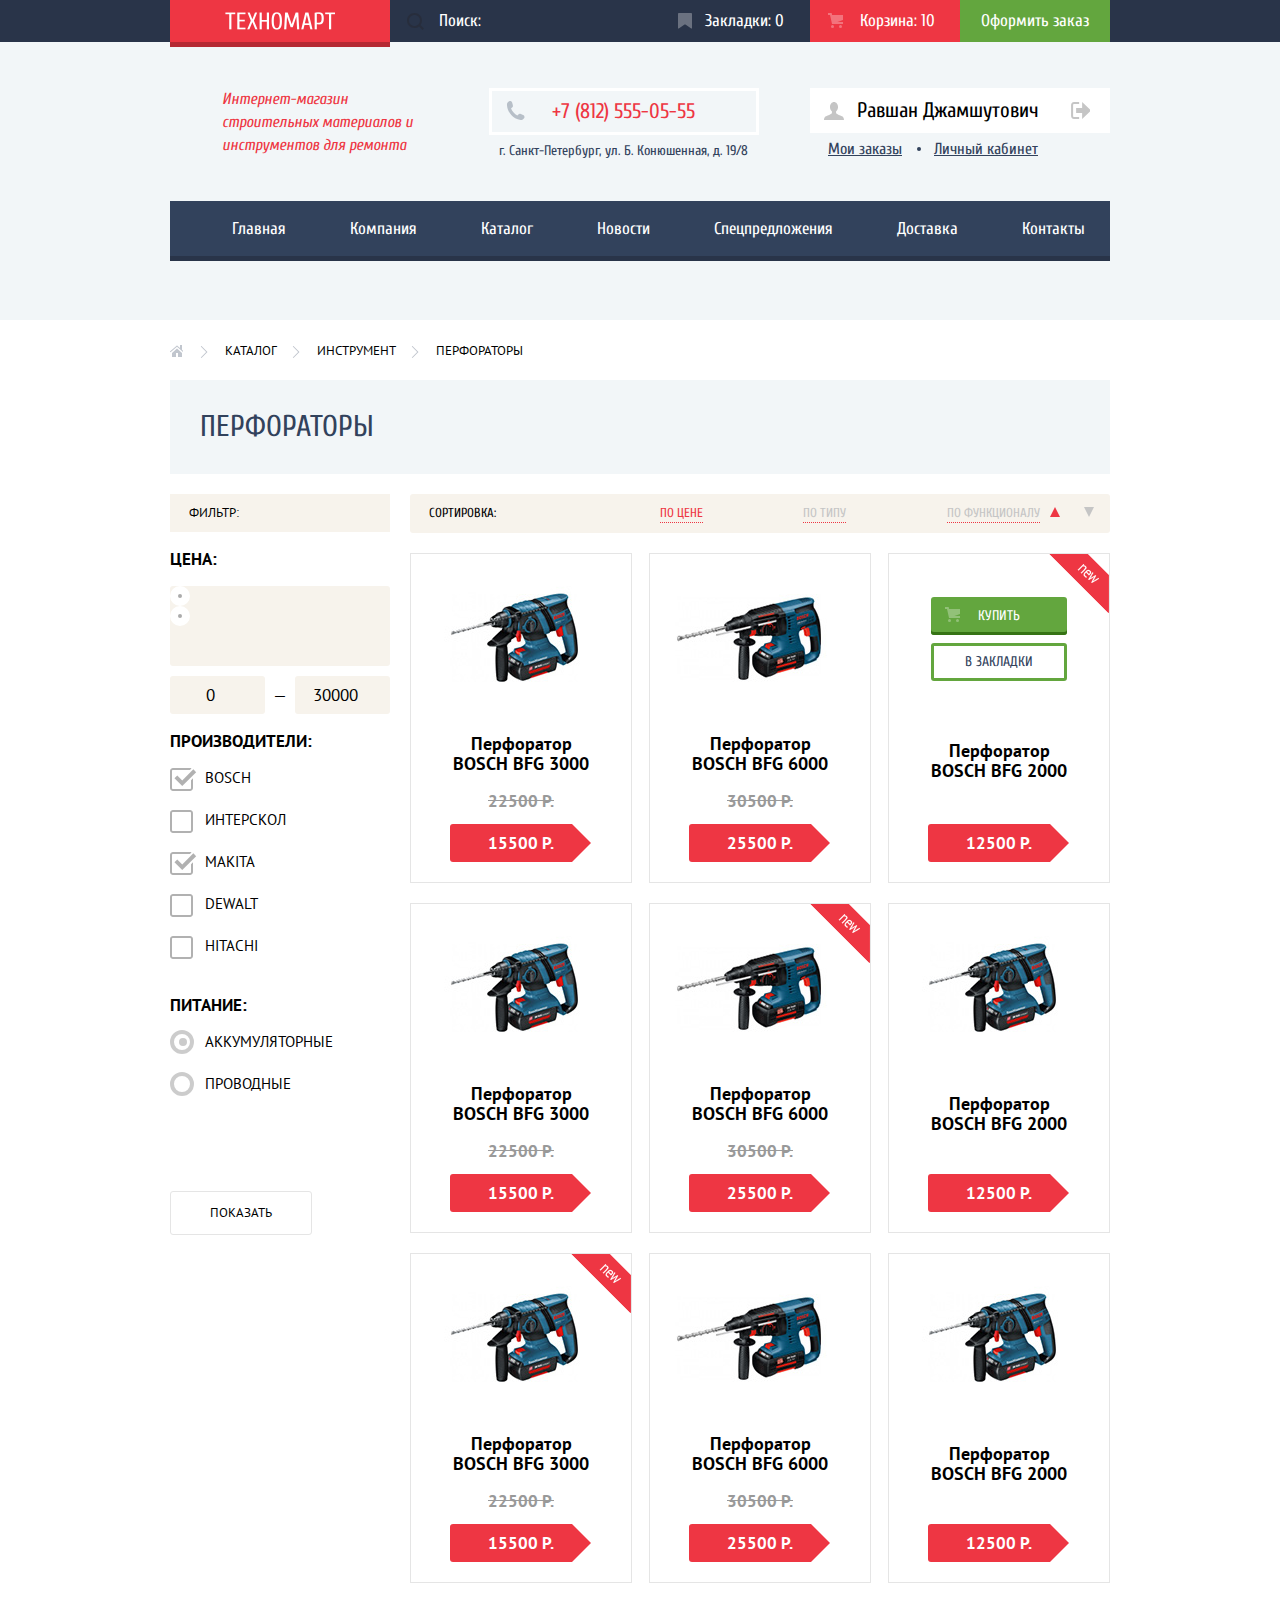
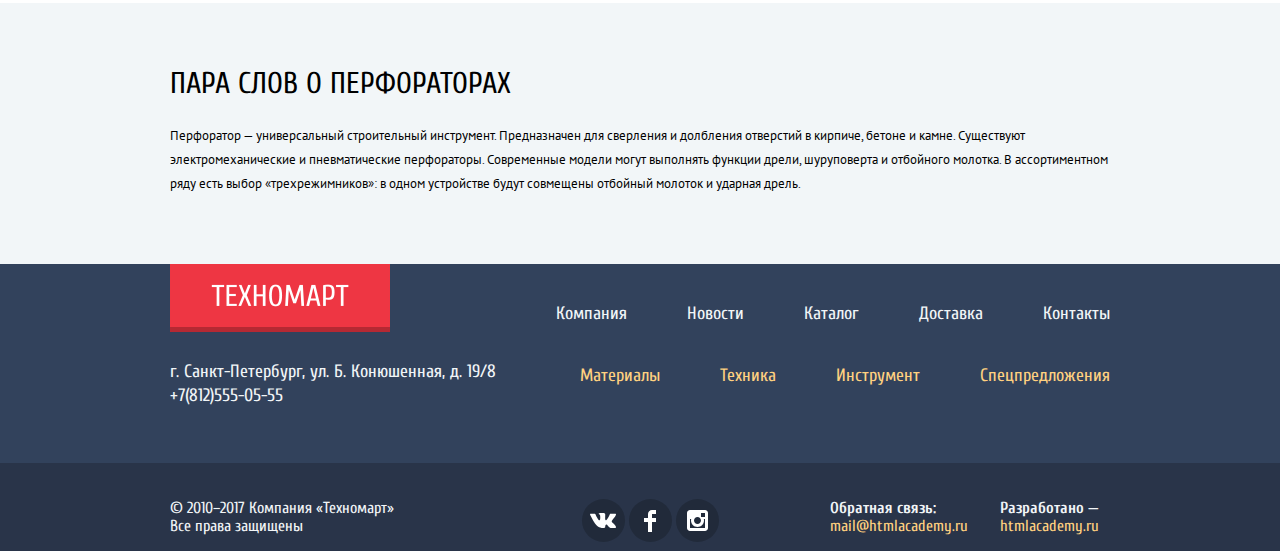
==== commit 4eea222e: "стилизация popup'ов" ====
--- a/catalog.html
+++ b/catalog.html
@@ -34,7 +34,7 @@
         <section class="contact-header">
           <h2 class="visually-hidden">Контактная информация</h2>
           <address>г. Санкт-Петербург, ул. Б. Конюшенная, д. 19/8</address>
-          <a href="tel:+78125550555">+7(812)555-05-55</a>
+          <a href="tel:+78125550555">+7 (812) 555-05-55</a>
         </section>
         <section class="user-menu logged">
           <h2 class="visually-hidden">Авторизация</h2>
@@ -75,13 +75,15 @@
               <fieldset class="price-range">
                 <legend>Цена:</legend>
                 <div class="range-wrapper">
-                  <span></span>
+                  <div class="toggle toggle-min"></div>
+                  <div class="toggle toggle-max"></div>
                 </div>
                 <div class="price-wrapper">
                   <label for="price-min" class="visually-hidden">от </label>
-                  <input class="price-min" type="number" id="price-min" min="0" name="price-min">
+                  <input class="price-min" type="number" id="price-min" min="0" name="price-min" value="0">
+                  <span>—</span>
                   <label for="price-max" class="visually-hidden">до </label>
-                  <input class="price-max" type="number" id="price-max" min="0" name="price-max">
+                  <input class="price-max" type="number" id="price-max" min="0" name="price-max" value="30000">
                 </div>
               </fieldset>
               <fieldset>
@@ -313,9 +315,11 @@
     <section class="modal modal-addcart">
       <h2 class="visually-hidden">Оформить заказ?</h2>
       <p>Товар добавлен в корзину!</p>
-      <a href="basket.html" class="btn">Оформить заказ</a>
-      <button class="btn modal-close" type="button">Продолжить покупки</button>
-      <button class="modal-close" type="button">Закрыть</button>
+      <div class="wrapper">
+        <a href="basket.html" class="btn basket-btn">Оформить заказ</a>
+        <button class="btn continue-btn" type="button">Продолжить покупки</button>
+      </div>
+      <button class="modal-close" type="button"><span class="visually-hidden">Закрыть</span></button>
     </section>
   </body>
 </html>
--- a/css/style.css
+++ b/css/style.css
@@ -57,10 +57,6 @@
   clip-path: inset(100%);
 }
 
-.modal {
-  display: none;
-}
-
 .container {
   width: 940px;
   margin: 0 auto;
@@ -73,7 +69,7 @@
 }
 
 .main-header {
-  padding-bottom: 60px;
+  padding-bottom: 64px;
 
   background-color: #f2f6f8;
 }
@@ -276,7 +272,8 @@
   justify-content: space-between;
 
   margin-bottom: 0;
-  padding: 46px 0;
+  padding-top: 46px;
+  padding-bottom: 38px;
 }
 
 .header-title, .contact-header, .user-menu {
@@ -299,16 +296,21 @@
 .contact-header {
   display: flex;
   flex-direction: column;
+  padding-left: 15px;
+  padding-right: 15px;
+  box-sizing: border-box;
 }
 
 .contact-header address {
   color: #32425c;
-
+  padding-left: 10px;
   font-size: 14px;
   line-height: 24px;
+  font-style:normal;
 }
 
 .contact-header a {
+  margin-bottom: 4px;
   position: relative;
 
   display: block;
@@ -897,8 +899,8 @@
   justify-content: flex-start;
 
   margin: 0;
-  margin-top: 23px;
-  margin-bottom: 25px;
+  margin-top: 22px;
+  margin-bottom: 20px;
   padding: 0;
   padding-left: 55px;
 
@@ -1007,71 +1009,73 @@
 
 }
 
-.catalog-filter legend {
-  font-weight: bold;
-  line-height: 30px;
-  padding: 12px 0;
-
-}
-
-.catalog-filter .filter-option {
-  font-size: 15px;
-  line-height: 20px;
-  margin-bottom: 22px;
-  padding-left: 35px;
-}
-
-.filter-option label {
-  position: relative;
-
-  display: block;
-
-  cursor: pointer;
-  user-select: none;
-}
-
-.filter-option input:hover + label,
-.filter-option input:focus + label {
-  color: #000000;
-}
-
 .price-range {
   display: flex;
   justify-content: space-between;
   flex-direction: column;
 }
 
+.price-range .range-wrapper {
+  background-color: #f7f3ec;
+  margin-bottom: 10px;
+  min-height: 80px;
+  border-radius: 3px;
+}
+
+.price-range .toggle {
+  width: 20px;
+  height: 20px;
+  border-radius: 50%;
+  box-sizing: border-box;
+  border: 8px solid #ffffff;
+  background-color: #ababab;
+
+}
+
+
 .price-range .price-wrapper {
-  position: relative;
-  outline: 1px solid red;
-
+  width: 220px;
+  display: flex;
+  justify-content: space-between;
+  align-items: baseline;
 }
 
 .price-range input[type="number"] {
-  display: inline-block;
   border-radius: 3px;
   background-color: #f7f3ec;
   box-sizing: border-box;
   width: 95px;
   height: 38px;
   border: none;
-}
-
-.price-max {
-  margin-right: 0;
-
-}
-
-/*.price-wrapper .price-min::after {
-  content: "1";
-  position: absolute;
+  text-align: center;
+}
+.price-wrapper span {
+  text-align: center;
+  align-items: baseline;
+}
+
+.catalog-filter legend {
+  font-weight: bold;
+  line-height: 30px;
+  padding: 12px 0;
+
+}
+
+.catalog-filter .filter-option {
+  font-size: 15px;
+  line-height: 20px;
+  margin-bottom: 22px;
+  padding-left: 35px;
+}
+
+.filter-option label {
+  position: relative;
+
   display: block;
-  top: 10px;
-  right: 10px;
-  width: 10px;
-  height: 10px;
-  background-color: red;
-} */
+
+  cursor: pointer;
+  user-select: none;
+}
 
 .filter-option input[type="checkbox"] + label::before {
   content: "";
@@ -1124,6 +1128,7 @@
   left: -26px;
   width: 5px;
   height: 5px;
+  background-color: #000000;
   border-radius: 50%;
   border: 4px solid #000000;
 
@@ -1176,9 +1181,9 @@
 .catalog-sort {
   display: flex;
   justify-content: space-between;
-
-  padding-top: 13px;
-  padding-bottom: 13px;
+  border-radius: 3px;
+  padding-top: 10px;
+  padding-bottom: 10px;
 
   text-transform: uppercase;
 
@@ -1549,3 +1554,156 @@
   font-size: 13px;
   line-height: 24px;
 }
+
+.modal {
+  position: fixed;
+  top: 70%;
+  left: 50%;
+  display:none;
+  width: 620px;
+  transform: translate(-50%, -50%);
+  z-index: 500;
+  background-color: #ffffff;
+  box-shadow: 0px -7px 0px 0px #ff5358,
+              0 0 16px 2px rgba(35, 31, 32, 0.5);
+}
+
+.modal-close {
+  position: absolute;
+  top: 9px;
+  right: 9px;
+  height: 21px;
+  width: 21px;
+  border: none;
+  background-color: transparent;
+  background-image: url("../img/popup-close.svg");
+  background-repeat: no-repeat;
+}
+
+.modal-map {
+  width: 940px;
+  height: 446px;
+  background: url(../img/map-big.jpg) no-repeat #e5e5e5;
+  box-shadow: 0 0 16px 2px rgba(35, 31, 32, 0.5);
+}
+
+.modal-feedback {
+  padding-top: 27px;
+  font-size: 18px;
+  line-height: 18px;
+}
+
+.modal-feedback .feedback {
+  width: 460px;
+  list-style: none;
+  margin: 0;
+  padding: 0;
+  display: flex;
+  justify-content: space-between;
+  padding: 21px 80px;
+  flex-wrap: wrap;
+}
+
+.feedback li {
+  width: 220px;
+  margin-bottom: 20px;
+  display: flex;
+  flex-direction: column;
+}
+
+.feedback label {
+  margin-bottom: 10px;
+}
+
+.feedback .feedback-text {
+  width: 100%;
+  align-self: flex-start;
+}
+
+.feedback input, .feedback textarea {
+  box-sizing: border-box;
+  font-size: 13px;
+  line-height: 18px;
+  padding: 8px 16px;
+  border-radius: 3px;
+  border: 2px solid #dee3e4;
+}
+
+.feedback textarea {
+  height: 114px;
+}
+
+.modal .wrapper {
+  background-color: #f4f4f4;
+  width: 620px;
+  margin: 0 auto;
+  padding: 38px 80px;
+  box-sizing: border-box;
+}
+
+.modal-feedback .submit-btn {
+  font-family: "Cuprum", Arial, sans-serif;
+  font-size: 14px;
+  line-height: 18px;
+  padding: 12px 40px;
+  text-align: center;
+  vertical-align: middle;
+  text-transform: uppercase;
+  color: #ffffff;
+  border: none;
+  border-radius: 3px;
+  background-color: #ee3643;
+  display: block;
+  box-sizing: border-box;
+  width: 100%;
+  margin-top: 10px;
+  margin-right: 0;
+}
+
+.modal-addcart p {
+  margin: 0;
+  margin: 0 auto;
+  padding: 65px 80px;
+  padding-left: 179px;
+  font-size: 30px;
+  line-height: 30px;
+}
+
+.modal-addcart p::before {
+  content: "";
+  position: absolute;
+  left: 80px;
+  top: 50px;
+  width: 66px;
+  height: 66px;
+  background-image: url("../img/popup-ok.svg");
+  background-repeat: no-repeat;
+}
+
+.modal-addcart .btn {
+  font-family: "Cuprum", Arial, sans-serif;
+  font-size: 14px;
+  line-height: 18px;
+  padding: 12px 37px;
+  text-align: center;
+  vertical-align: middle;
+  text-transform: uppercase;
+  color: #ffffff;
+  border: none;
+  border-radius: 3px;
+  background-color: #ee3643;
+  display: inline-block;
+  box-sizing: border-box;
+  margin-top: 10px;
+  margin-right: 10px;
+  flex-basis: 220px;
+}
+.modal-addcart .wrapper {
+  display: flex;
+  justify-content: space-between;
+}
+
+.modal-addcart .continue-btn {
+  background-color: #ffffff;
+  color: #000000;
+}
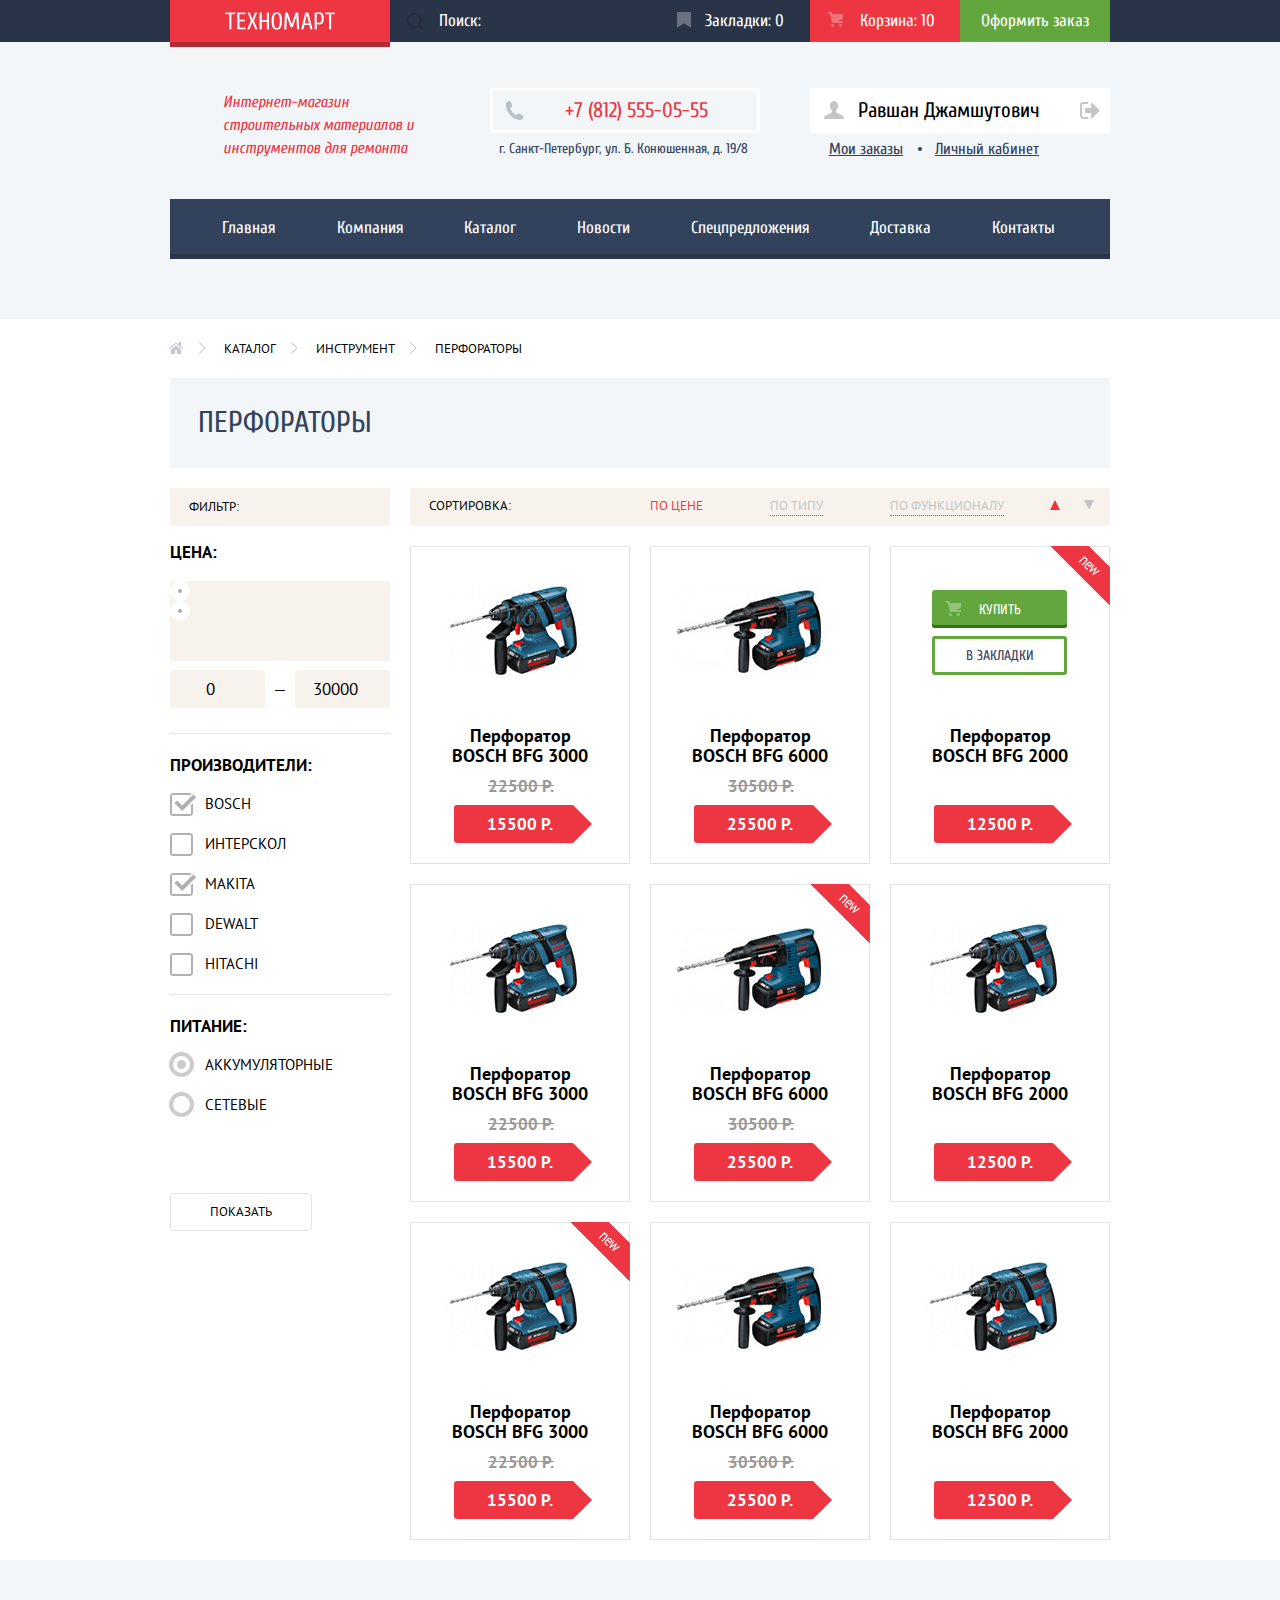
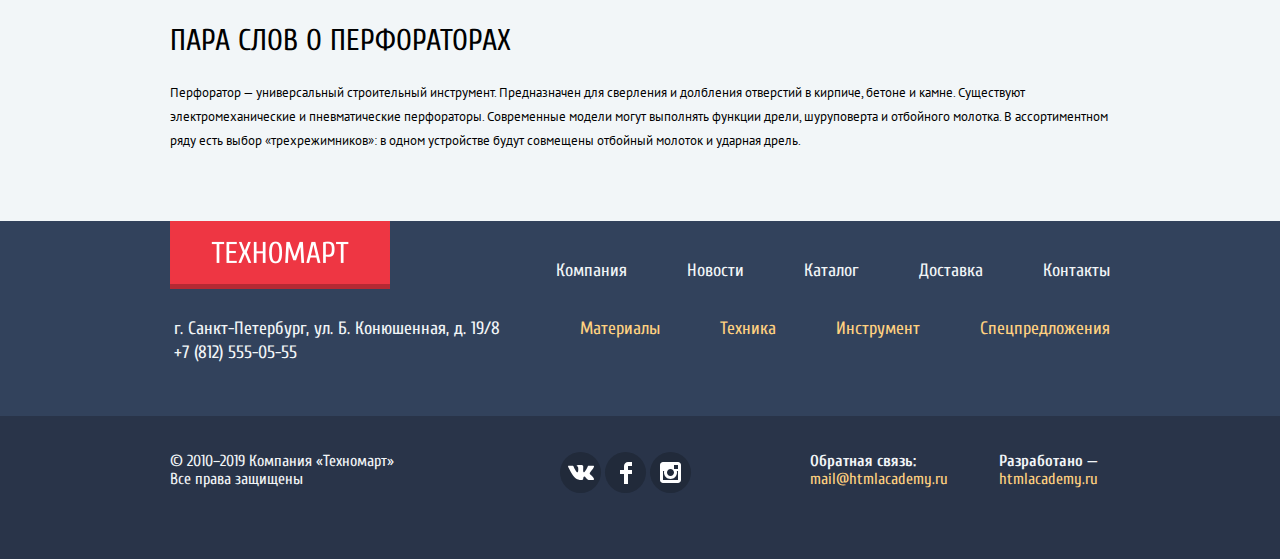
==== commit 273449c6: "работа над ошибками" ====
--- a/catalog.html
+++ b/catalog.html
@@ -120,7 +120,7 @@
                   </li>
                   <li class="filter-option">
                     <input class="visually-hidden" type="radio" id="wire" name="filter-power" value="wire">
-                    <label for="wire">Проводные</label>
+                    <label for="wire">Сетевые</label>
                   </li>
                 </ul>
               </fieldset>
@@ -144,10 +144,8 @@
               <li class="catalog-item">
                 <h4>Перфоратор BOSCH BFG 3000</h4>
                 <img src="img/catalog-bosch_bfg_3000.jpg" width="218" height="170" alt="Перфоратор BOSCH BFG 3000">
-                <div class="wrapper">
-                  <p class="old-price">22500 Р.</p>
-                  <p class="price">15500 Р.</p>
-                </div>
+                <p class="old-price">22500 Р.</p>
+                <p class="price">15500 Р.</p>
                 <p class="catalog-item-hover">
                   <button class="btn btn-addcart" type="button">купить</button>
                   <button class="btn btn-addbookmarks" type="button">в закладки</button>
@@ -156,10 +154,8 @@
               <li class="catalog-item">
                 <h4>Перфоратор BOSCH BFG 6000</h4>
                 <img src="img/catalog-bosch_bfg_6000.jpg" width="218" height="170" alt="Перфоратор BOSCH BFG 6000">
-                <div class="wrapper">
-                  <p class="old-price">30500 Р.</p>
-                  <p class="price">25500 Р.</p>
-                </div>
+                <p class="old-price">30500 Р.</p>
+                <p class="price">25500 Р.</p>
                 <p class="catalog-item-hover">
                   <button class="btn btn-addcart" type="button">купить</button>
                   <button class="btn btn-addbookmarks" type="button">в закладки</button>
@@ -169,9 +165,7 @@
                 <h4>Перфоратор BOSCH BFG 2000</h4>
                 <p class="flag-new"><span class="visually-hidden">Новинка</span></p>
                 <img src="img/catalog-bosch_bfg_2000.jpg" width="218" height="170" alt="Перфоратор BOSCH BFG 2000">
-                <div class="wrapper">
-                  <p class="price">12500 Р.</p>
-                </div>
+                <p class="price">12500 Р.</p>
                 <p class="catalog-item-hover active">
                   <button class="btn btn-addcart" type="button">купить</button>
                   <button class="btn btn-addbookmarks" type="button">в закладки</button>
@@ -180,10 +174,8 @@
               <li class="catalog-item">
                 <h4>Перфоратор BOSCH BFG 3000</h4>
                 <img src="img/catalog-bosch_bfg_3000.jpg" width="218" height="170" alt="Перфоратор BOSCH BFG 3000">
-                <div class="wrapper">
-                  <p class="old-price">22500 Р.</p>
-                  <p class="price">15500 Р.</p>
-                </div>
+                <p class="old-price">22500 Р.</p>
+                <p class="price">15500 Р.</p>
                 <p class="catalog-item-hover">
                   <button class="btn btn-addcart" type="button">купить</button>
                   <button class="btn btn-addbookmarks" type="button">в закладки</button>
@@ -193,10 +185,8 @@
                 <h4>Перфоратор BOSCH BFG 6000</h4>
                 <p class="flag-new"><span class="visually-hidden">Новинка</span></p>
                 <img src="img/catalog-bosch_bfg_6000.jpg" width="218" height="170" alt="Перфоратор BOSCH BFG 6000">
-                <div class="wrapper">
-                  <p class="old-price">30500 Р.</p>
-                  <p class="price">25500 Р.</p>
-                </div>
+                <p class="old-price">30500 Р.</p>
+                <p class="price">25500 Р.</p>
                 <p class="catalog-item-hover">
                   <button class="btn btn-addcart" type="button">купить</button>
                   <button class="btn btn-addbookmarks" type="button">в закладки</button>
@@ -205,9 +195,7 @@
               <li class="catalog-item">
                 <h4>Перфоратор BOSCH BFG 2000</h4>
                 <img src="img/catalog-bosch_bfg_2000.jpg" width="218" height="170" alt="Перфоратор BOSCH BFG 2000">
-                <div class="wrapper">
-                  <p class="price">12500 Р.</p>
-                </div>
+                <p class="price">12500 Р.</p>
                 <p class="catalog-item-hover">
                   <button class="btn btn-addcart" type="button">купить</button>
                   <button class="btn btn-addbookmarks" type="button">в закладки</button>
@@ -217,10 +205,8 @@
                 <h4>Перфоратор BOSCH BFG 3000</h4>
                 <p class="flag-new"><span class="visually-hidden">Новинка</span></p>
                 <img src="img/catalog-bosch_bfg_3000.jpg" width="218" height="170" alt="Перфоратор BOSCH BFG 3000">
-                <div class="wrapper">
-                  <p class="old-price">22500 Р.</p>
-                  <p class="price">15500 Р.</p>
-                </div>
+                <p class="old-price">22500 Р.</p>
+                <p class="price">15500 Р.</p>
                 <p class="catalog-item-hover">
                   <button class="btn btn-addcart" type="button">купить</button>
                   <button class="btn btn-addbookmarks" type="button">в закладки</button>
@@ -229,10 +215,8 @@
               <li class="catalog-item">
                 <h4>Перфоратор BOSCH BFG 6000</h4>
                 <img src="img/catalog-bosch_bfg_6000.jpg" width="218" height="170" alt="Перфоратор BOSCH BFG 6000">
-                <div class="wrapper">
-                  <p class="old-price">30500 Р.</p>
-                  <p class="price">25500 Р.</p>
-                </div>
+                <p class="old-price">30500 Р.</p>
+                <p class="price">25500 Р.</p>
                 <p class="catalog-item-hover">
                   <button class="btn btn-addcart" type="button">купить</button>
                   <button class="btn btn-addbookmarks" type="button">в закладки</button>
@@ -241,10 +225,8 @@
               <li class="catalog-item">
                 <h4>Перфоратор BOSCH BFG 2000</h4>
                 <img src="img/catalog-bosch_bfg_2000.jpg" width="218" height="170" alt="Перфоратор BOSCH BFG 2000">
-                <div class="wrapper">
-                  <p class="price">12500 Р.</p>
-                </div>
-                  <p class="catalog-item-hover">
+                <p class="price">12500 Р.</p>
+                <p class="catalog-item-hover">
                   <button class="btn btn-addcart" type="button">купить</button>
                   <button class="btn btn-addbookmarks" type="button">в закладки</button>
                 </p>
@@ -273,7 +255,7 @@
           <section class="contact-footer">
             <h2 class="visually-hidden">Контактная информация</h2>
             <address>г. Санкт-Петербург, ул. Б. Конюшенная, д. 19/8</address>
-            <a href="tel:+78125550555">+7(812)555-05-55</a>
+            <a href="tel:+78125550555">+7 (812) 555-05-55</a>
           </section>
         </div>
         <section class="footer-navigation">
@@ -295,7 +277,7 @@
       </div>
       <div class="footer-bottom">
         <div class="container">
-          <p class="footer-copyright">© 2010–2017 Компания «Техномарт»<br>Все права защищены</p>
+          <p class="footer-copyright">© 2010–2019 Компания «Техномарт»<br>Все права защищены</p>
           <ul class="footer-social">
             <li><a class="social-button vk" href="#"><span class="visually-hidden">Вконтакте</span></a></li>
             <li><a class="social-button fb" href="#"><span class="visually-hidden">Фейсбук</span></a></li>
--- a/css/style.css
+++ b/css/style.css
@@ -63,13 +63,42 @@
   padding: 0 10px;
 }
 
+.btn {
+  display: inline-block;
+
+  margin-right: 16px;
+  padding: 12px 40px;
+
+  text-align: center;
+  vertical-align: middle;
+  text-transform: uppercase;
+
+  color: #ffffff;
+  border: none;
+  border-radius: 3px;
+  background-color: #ee3643;
+
+  font: inherit;
+  font-family: "Cuprum", Arial, sans-serif;
+  font-size: 14px;
+  line-height: 18px;
+}
+
+.btn:hover {
+  background-color: #ca2c37;
+}
+
+.btn:active {
+  background-color: #ba2732;
+}
+
 .header-top .container {
   display: flex;
   justify-content: space-between;
 }
 
 .main-header {
-  padding-bottom: 64px;
+  padding-bottom: 65px;
 
   background-color: #f2f6f8;
 }
@@ -127,6 +156,7 @@
   width: 100%;
   padding-left: 49px;
 
+  color: #ffffff;
   border: none;
   background-color: transparent;
 }
@@ -140,6 +170,7 @@
 }
 
 .search input:focus {
+  color:#000000;
   background-color: #ffffff ;
 }
 
@@ -208,8 +239,8 @@
 
 .bookmarks::before {
   position: absolute;
-  top: 13px;
-  left: 18px;
+  top: 12px;
+  left: 17px;
 
   width: 14px;
   height: 16px;
@@ -223,7 +254,7 @@
 
 .basket::before {
   position: absolute;
-  top: 13px;
+  top: 12px;
   left: 18px;
 
   width: 15px;
@@ -277,13 +308,17 @@
 }
 
 .header-title, .contact-header, .user-menu {
+  flex-basis: 300px;
+
+  box-sizing: border-box;
   width: 300px;
 }
 
 .middle-header .header-title {
-  width: 215px;
-  margin: 0;
-  padding-left: 52px;
+  margin: 0;
+  padding-top: 3px;
+  padding-right: 52px;
+  padding-left: 53px;
 
   color: #ee3643;
 
@@ -296,30 +331,32 @@
 .contact-header {
   display: flex;
   flex-direction: column;
-  padding-left: 15px;
-  padding-right: 15px;
-  box-sizing: border-box;
+  justify-content: flex-start;
 }
 
 .contact-header address {
+  padding-left: 9px;
+
   color: #32425c;
-  padding-left: 10px;
+
   font-size: 14px;
+  font-style:normal;
   line-height: 24px;
-  font-style:normal;
 }
 
 .contact-header a {
-  margin-bottom: 4px;
   position: relative;
 
   display: block;
   order: -1;
 
-  width: auto;
-  padding: 10px;
-
-  text-align: center;
+  box-sizing: border-box;
+  width: 270px;
+  margin-bottom: 4px;
+  padding: 9px;
+  padding-left: 72px;
+
+  vertical-align: middle;
 
   color: #ee3643;
   border: 3px solid white;
@@ -331,7 +368,7 @@
 .contact-header a::before {
   position: absolute;
   top:10px;
-  left: 14px;
+  left: 12px;
 
   width: 19px;
   height: 19px;
@@ -347,7 +384,10 @@
 
   padding: 12px 24px;
 
+  text-transform: none;
+
   color: #000000;
+  border-radius: 0;
   background-color: #ffffff;
 
   font-size: 21px;
@@ -359,7 +399,7 @@
 
   display: flex;
   flex-wrap: wrap;
-  justify-content: space-between;
+  justify-content: flex-end;
 
   width: 100%;
   max-width: 300px;
@@ -369,19 +409,22 @@
 }
 
 .top-user-menu .login {
-  margin-left: 0;
-  padding-left: 50px;
+  position: relative;
+
+  margin-right: 10px;
+  padding-right: 26px;
+  padding-left: 48px;
 }
 
 .top-user-menu .reg {
   margin-right: 0;
-  margin-left: auto;
+
 }
 
 .top-user-menu .login::before {
   position: absolute;
-  top:14px;
-  left: 14px;
+  top: 14px;
+  left: 15px;
 
   width: 20px;
   height: 17px;
@@ -409,14 +452,20 @@
 }
 
 .top-user-menu .user-name {
+  display: block;
+
+  box-sizing: border-box;
   width: 100%;
-  padding-left: 47px;
+  margin: 0;
+  padding-left: 48px;
+
+  text-align: left;
 }
 
 .top-user-menu .logout {
   position: absolute;
-  top:14px;
-  right:20px;
+  top: 14px;
+  right: -5px;
 
   width: 20px;
   height: 17px;
@@ -436,7 +485,7 @@
 
 .top-user-menu .user-name::before {
   position: absolute;
-  top:14px;
+  top:13px;
   left: 14px;
 
   width: 20px;
@@ -469,55 +518,48 @@
   color: #c5c5c5;
 }
 
-.top-user-menu a {
+.user-menu-list {
+  display: flex;
+  flex-wrap: wrap;
+  justify-content: flex-start;
+
+  margin: 0;
+  padding: 0;
+  padding-left: 19px;
+
+  list-style: none;
+
+}
+
+.user-menu-list li {
+  position: relative;
+
+  margin-right: 32px;
+}
+
+.user-menu-list li:not(:last-child)::after {
+  position: absolute;
+  top:7px;
+  right: -19px;
+
+  width: 4px;
+  height: 4px;
+
+  content: "";
+
+  border-radius:3px;
+  background-color: #32425c;
+}
+
+.user-menu-list a {
+  text-decoration: underline;
+
   color: #32425c;
-  background-color: #f4f7f9;
 
   font-size: 16px;
   line-height: 18px;
 }
 
-.user-menu-list {
-  display: flex;
-  flex-wrap: wrap;
-  justify-content: flex-start;
-
-  margin: 0;
-  padding: 0;
-  padding-left: 18px;
-
-  list-style: none;
-
-  font-size: 16px;
-  line-height: 18px
-}
-
-.user-menu-list li {
-  position: relative;
-
-  margin-right: 32px;
-}
-
-.user-menu-list li:not(:last-child)::after {
-  position: absolute;
-  top:7px;
-  right: -19px;
-
-  width: 4px;
-  height: 4px;
-
-  content: "";
-
-  border-radius:3px;
-  background-color: #32425c;
-}
-
-.user-menu-list a {
-  text-decoration: underline;
-
-  color: #32425c;
-}
-
 .user-menu-list a:hover {
   text-decoration: underline;
 
@@ -532,14 +574,14 @@
 
 .site-navigation {
   display: flex;
-  justify-content: space-around;
-
-  margin: 0;
-  padding:0 30px;
+  flex-wrap: wrap;
+  justify-content: space-between;
+
+  margin: 0;
+  padding:0 25px 0 22px;
 
   list-style: none;
 
-  color: #ffffff;
   background-color: #32425c;
   box-shadow: 0px 5px 0px 0px #293449;
 }
@@ -547,7 +589,7 @@
 .site-navigation a {
   display: block;
 
-  padding: 19px 32px;
+  padding: 20px 30px 18px 30px;
 
   color: #ffffff;
 }
@@ -565,24 +607,26 @@
   display: flex;
   justify-content: space-between;
 
-  padding: 80px 0 86px 0;
+  padding: 79px 0 86px 0;
 }
 
 .about-company {
   position: relative;
 
   width: 540px;
-
 }
 
 .map {
   width: 300px;
+
 }
 
 .about-company h2,
 .map h2 {
   margin: 0;
-  margin-bottom: 28px;
+  margin-bottom: 26px;
+
+  text-transform: uppercase;
 
   font-size: 30px;
   font-weight: 400;
@@ -592,7 +636,7 @@
 .about-company p,
 .map p {
   margin: 0;
-  margin-bottom: 26px;
+  margin-bottom: 24px;
 
   font-family: "PT Sans", Arial, sans-serif;
   font-size: 13px;
@@ -600,11 +644,26 @@
 
 }
 
+.about-company p:last-of-type {
+  margin-bottom: 21px;
+}
+
+.map p {
+  padding-right: 105px;
+}
+
+.map img {
+  margin-top: 7px;
+  margin-bottom: 40px;
+
+  background-color: #f4f2ed;
+}
+
 .about-company .logistic {
   position: relative;
 
   margin: 0;
-  margin-bottom: 35px;
+  margin-bottom: 36px;
   margin-left: 36px;
   padding: 0;
 
@@ -616,11 +675,13 @@
 
 .logistic li {
   position: relative;
+
+  margin-bottom: 20px;
 }
 
 .logistic li::before {
   position: absolute;
-  top: 8px;
+  top: 9px;
   left: -36px;
 
   width: 25px;
@@ -631,52 +692,22 @@
 	background: #ee3643;
 }
 
-.about-company .btn,
-.map .btn {
-  display: inline-block;
-
-  margin-right: 16px;
-  padding: 12px 40px;
-
-  text-align: center;
-  vertical-align: middle;
-  text-transform: uppercase;
-
-  color: #ffffff;
-  border: none;
-  border-radius: 3px;
-  background-color: #ee3643;
-
-  font: inherit;
-  font-size: 14px;
-  line-height: 18px;
+.map .btn, .about-company .btn {
+  padding-top: 11px;
+  padding-bottom: 9px;
 }
 
 .map .btn {
   display: block;
 
   box-sizing: border-box;
-  margin-top: 40px;
   margin-right: 0;
   margin-bottom: 0;
 }
 
 .about-company .btn {
-  position: absolute;
-  bottom: 0;
-
-  margin-top: 36px;
+  margin-top: 0px;
   margin-bottom: 0;
-}
-
-.about-company .btn:hover,
-.map .btn:hover {
-  background-color: #ca2c37;
-}
-
-.about-company .btn:active,
-.map .btn:active {
-  background-color: #ba2732;
 }
 
 .main-footer {
@@ -690,6 +721,8 @@
 .footer-top {
   display: flex;
   justify-content: space-between;
+
+  min-height: 193px;
 }
 
 .footer-top .wrapper {
@@ -718,6 +751,7 @@
 
 .contact-footer {
   margin-bottom: 48px;
+  padding-left: 4px;
 }
 
 .footer-navigation-top, .footer-navigation-bottom {
@@ -732,18 +766,18 @@
 }
 
 .footer-navigation-bottom {
-  margin-top: 38px;
+  margin-top: 34px;
 }
 
 .footer-navigation-top a, .footer-navigation-bottom a {
   display: block;
 }
 
-.footer-navigation-top li,.footer-navigation-bottom li {
+.footer-navigation-top li, .footer-navigation-bottom li {
   padding-left: 60px;
 }
 
-.footer-navigation-top li:first-child,.footer-navigation-bottom li:first-child {
+.footer-navigation-top li:first-child, .footer-navigation-bottom li:first-child {
   padding-left: 0px;
 }
 
@@ -774,6 +808,7 @@
 }
 
 .main-footer .footer-bottom {
+  min-height: 107px;
   padding-top: 36px;
 
   background-color: #293449;
@@ -781,6 +816,7 @@
   font-size: 16px;
   line-height: 18px;
 }
+
 .footer-bottom .container {
   display: flex;
   justify-content: space-between;
@@ -794,11 +830,13 @@
 .footer-social {
   display: flex;
   flex-wrap: wrap;
-  justify-content: center;
-
+  justify-content: flex-start;
+
+  box-sizing: border-box;
   width: 300px;
   margin: 0;
   padding: 0;
+  padding-left: 68px;
 
   list-style: none;
 }
@@ -812,11 +850,11 @@
   align-items: center;
   justify-content: center;
 
-  width: 43px;
-  height: 43px;
+  width: 41px;
+  height: 41px;
   margin: 0 2px;
 
-  border-radius: 41px;
+  border-radius: 50%;
   background-color: #212a3a;
 }
 
@@ -873,7 +911,9 @@
 .dev-copyright {
   display: inline-block;
 
-  width: 110px;
+  box-sizing: border-box;
+  width: 140px;
+  padding-left: 29px;
 }
 
 .dev-feedback a,
@@ -899,10 +939,10 @@
   justify-content: flex-start;
 
   margin: 0;
-  margin-top: 22px;
+  margin-top: 21px;
   margin-bottom: 20px;
   padding: 0;
-  padding-left: 55px;
+  padding-left: 54px;
 
   list-style: none;
 
@@ -925,8 +965,8 @@
 
 .breadcrumbs li::before {
   position: absolute;
-  top:4px;
-  left: -25px;
+  top:2px;
+  left: -26px;
 
   width: 8px;
   height: 12px;
@@ -940,10 +980,10 @@
 
 .breadcrumbs li:first-child::after {
   position: absolute;
-  top:3px;
+  top:2px;
   left: -56px;
 
-  width: 14px;
+  width: 16px;
   height: 12px;
 
   content: "";
@@ -960,8 +1000,8 @@
 .catalog-title {
   margin: 0;
   margin-bottom: 20px;
-  padding: 32px 0;
-  padding-left: 30px;
+  padding: 30px 0;
+  padding-left: 28px;
 
   text-transform: uppercase;
 
@@ -978,17 +1018,6 @@
   justify-content: space-between;
 }
 
-.catalog-filter ul {
-  list-style: none;
-  padding: 0;
-  margin: 0;
-}
-
-.catalog-filter fieldset {
-  padding: 0;
-  margin: 0;
-}
-
 .catalog-filter {
   width: 220px;
 
@@ -998,74 +1027,101 @@
 }
 
 .catalog-filter h3 {
-  background-color: #f7f3ec;
-  margin: 0;
+  margin: 0;
+  margin-bottom: 11px;
   padding-top: 10px;
   padding-bottom: 10px;
+  padding-left: 19px;
+
+  background-color: #f7f3ec;
+
   font-size: 13px;
   font-weight: 400;
   line-height: 18px;
-  padding-left: 19px;
-
+}
+
+.catalog-filter ul {
+  margin: 0;
+  padding: 0;
+
+  list-style: none;
+}
+
+.catalog-filter fieldset {
+  margin: 0px;
+  margin-bottom: 16px;
+  padding: 0px;
+
+  border: none;
+}
+
+.catalog-filter fieldset:not(:last-of-type) {
+  border-bottom: 1px solid #e5e5e5;
+}
+
+.catalog-filter legend {
+  margin-bottom: 14px;
+  padding: 0;
+
+  font-weight: bold;
+  line-height: 30px;
 }
 
 .price-range {
   display: flex;
+  flex-direction: column;
   justify-content: space-between;
-  flex-direction: column;
 }
 
 .price-range .range-wrapper {
+  min-height: 80px;
+  margin-bottom: 9px;
+
+  border-radius: 3px;
   background-color: #f7f3ec;
-  margin-bottom: 10px;
-  min-height: 80px;
-  border-radius: 3px;
 }
 
 .price-range .toggle {
+  box-sizing: border-box;
   width: 20px;
   height: 20px;
+
+  border: 8px solid #ffffff;
   border-radius: 50%;
-  box-sizing: border-box;
-  border: 8px solid #ffffff;
   background-color: #ababab;
-
-}
-
+}
 
 .price-range .price-wrapper {
+  display: flex;
+  align-items: baseline;
+  justify-content: space-between;
+
   width: 220px;
-  display: flex;
-  justify-content: space-between;
-  align-items: baseline;
+  margin-bottom: 25px;
 }
 
 .price-range input[type="number"] {
+  box-sizing: border-box;
+  width: 95px;
+  height: 38px;
+
+  text-align: center;
+
+  border: none;
   border-radius: 3px;
   background-color: #f7f3ec;
-  box-sizing: border-box;
-  width: 95px;
-  height: 38px;
-  border: none;
+}
+.price-wrapper span {
+  align-items: baseline;
+
   text-align: center;
 }
-.price-wrapper span {
-  text-align: center;
-  align-items: baseline;
-}
-
-.catalog-filter legend {
-  font-weight: bold;
-  line-height: 30px;
-  padding: 12px 0;
-
-}
 
 .catalog-filter .filter-option {
+  margin-bottom: 20px;
+
   font-size: 15px;
   line-height: 20px;
-  margin-bottom: 22px;
-  padding-left: 35px;
 }
 
 .filter-option label {
@@ -1073,74 +1129,80 @@
 
   display: block;
 
+  padding-left: 35px;
+
   cursor: pointer;
   user-select: none;
 }
 
 .filter-option input[type="checkbox"] + label::before {
-  content: "";
-  position: absolute;
+  position: absolute;
+  top: -1px;
+  left: 0px;
 
   width: 23px;
   height: 23px;
-  top: 0;
-  left: -35px;
-
+
+  content: "";
+
+  opacity: 0.3;
   background-image: url("../img/checkbox-off.svg");
   background-repeat: no-repeat;
-  opacity: 0.3;
 }
 
 .filter-option input[type="checkbox"]:checked + label::before {
-  content: "";
-
-  position: absolute;
+  position: absolute;
+  top: -1px;
+  left: 0px;
 
   width: 27px;
   height: 23px;
-  top: 0;
-  left: -35px;
-
+
+  content: "";
+
+  opacity: 0.3;
   background-image: url("../img/checkbox-on.svg");
   background-repeat: no-repeat;
-  opacity: 0.3;
 }
 
 .filter-option input[type="radio"] + label::before {
-  content: "";
-  position: absolute;
-  top:-2px;
-  left: -35px;
-  width: 24px;
-  height: 24px;
+  position: absolute;
+  bottom:-2px;
+  left: -1px;
+
+  box-sizing: border-box;
+  width: 25px;
+  height: 25px;
+
+  content: "";
+
+  opacity: 0.2;
+  border: 4px solid #000000;
   border-radius: 50%;
+
+}
+
+.filter-option input[type="radio"]:checked + label::after {
+  position: absolute;
+  top: 5px;
+  left: 7px;
+
+  box-sizing: border-box;
+  width: 9px;
+  height: 9px;
+
+  content: "";
+
+  opacity: 0.2;
   border: 4px solid #000000;
-
-  box-sizing: border-box;
-  opacity: 0.2;
-
-}
-
-.filter-option input[type="radio"]:checked + label::after {
-  content: "";
-  position: absolute;
-  top:6px;
-  left: -26px;
-  width: 5px;
-  height: 5px;
+  border-radius: 50%;
   background-color: #000000;
-  border-radius: 50%;
-  border: 4px solid #000000;
-
-  box-sizing: border-box;
-  opacity: 0.2;
 
 }
 
 .filter-option input:disabled + label {
+  opacity: 0.1;
   color: #000000;
-
-  opacity: 0.1;
 }
 
 .filter-option input[type="radio"] + label:hover::before,
@@ -1150,61 +1212,48 @@
   opacity: 0.4;
 }
 
-.catalog-filter fieldset {
-  border: none;
-}
-
-.catalog-filter .btn {
+.catalog-filter .btn-filter {
   display: block;
+
+  min-width: 140px;
+  margin-top: 58px;
+  margin-right: 14px;
+  padding: 9px 39px;
+
+  color: #000000;
+  border: 1px solid #e5e5e5;
+  background-color: inherit;
+
+  font-family: inherit;
+  font-size: 13px;
+}
+
+.catalog {
+  width: 700px;
+}
+
+.catalog-sort {
+  display: flex;
+  align-items: baseline;
+  justify-content: space-between;
+
+  box-sizing: border-box;
+  min-height: 38px;
+  padding-top: 9px;
+  padding-bottom: 9px;
+
   text-transform: uppercase;
 
-  border: 1px solid #e5e5e5;
   border-radius: 3px;
-  background-color: inherit;
-
+  background-color: #f7f3ec;
+
+  font-family: "PT Sans", Arial, sans-serif;
   font-size: 13px;
   line-height: 18px;
-
-
-  margin-right: 16px;
-  padding: 12px 39px;
-
-  text-align: center;
-  vertical-align: middle;
-  margin-top: 75px;
-}
-
-.catalog {
-  width: 700px;
-}
-
-.catalog-sort {
-  display: flex;
-  justify-content: space-between;
-  border-radius: 3px;
-  padding-top: 10px;
-  padding-bottom: 10px;
-
-  text-transform: uppercase;
-
-  background-color: #f7f3ec;
-
-  font-size: 13px;
-  line-height: 18px;
-}
-
-.catalog-sort .sort-list {
-  display: flex;
-  justify-content: space-between;
-
-  width: 380px;
-  margin: 0;
-  padding: 0;
-
-  list-style: none;
 }
 
 .catalog-sort h3 {
+  box-sizing: border-box;
   width: 220px;
   margin: 0;
   padding: 0;
@@ -1214,6 +1263,19 @@
   font-weight: 400;
 }
 
+.catalog-sort .sort-list {
+  display: flex;
+  justify-content: space-between;
+
+  box-sizing: border-box;
+  width: 380px;
+  margin: 0;
+  padding: 0;
+  padding-right: 26px;
+
+  list-style: none;
+}
+
 .catalog-sort a {
   display: inline-block;
 
@@ -1231,6 +1293,7 @@
 
 .catalog-sort .sort-active {
   color: #ee3643;
+  border-bottom: none;
 }
 
 .catalog-sort .sort-detector {
@@ -1281,6 +1344,14 @@
   border-top: 10px solid #ee3643;
 }
 
+.sort-detector .up-sort:hover::after {
+  border-bottom: 10px solid #000000;
+}
+
+.sort-detector .down-sort:hover::after {
+  border-top: 10px solid #000000;
+}
+
 .catalog-list {
   display: flex;
   align-content: flex-start;
@@ -1303,6 +1374,7 @@
   flex-direction: column;
   justify-content: space-between;
 
+  box-sizing: border-box;
   width: 220px;
   margin-bottom: 20px;
   padding-bottom: 20px;
@@ -1310,17 +1382,12 @@
   border: 1px solid #e5e5e5;
 }
 
-.catalog-item .wrapper {
-  display: flex;
-  flex-direction: column;
-  justify-content: space-between;
-
-  min-height: 50px;
-}
-
 .catalog-item h4 {
-  margin: 0;
-  margin-bottom: 18px;
+  flex-grow: 1;
+
+  margin: 0;
+  margin-top: 9px;
+  margin-bottom: 11px;
   padding-right: 30px;
   padding-left: 30px;
 
@@ -1336,7 +1403,6 @@
 
   width: 218px;
   height: 170px;
-  margin-bottom: 10px;
 
   background-color: #f2f6f8;
 }
@@ -1348,8 +1414,8 @@
 .catalog-item .flag-new::after {
   position: absolute;
   z-index: 20;
-  top:0;
-  right: 0;
+  top:-1px;
+  right: -1px;
 
   width: 60px;
   height: 59px;
@@ -1373,10 +1439,9 @@
 }
 
 .catalog-item .old-price {
-  display: block;
-
-  margin: 0;
-  margin-bottom: 14px;
+  margin: 0;
+  margin-bottom: 10px;
+  padding-left: 2px;
 
   text-decoration: line-through;
 
@@ -1388,9 +1453,13 @@
 
   display: block;
 
-  margin-top: auto;
-  margin-bottom: 0;
-  padding: 10px 38px;
+  box-sizing: border-box;
+  min-width: 80px;
+  height: 38px;
+  margin: 0;
+  padding: 10px 33px;
+
+  text-align: center;
 
   color: #ffffff;
   border-radius: 3px;
@@ -1399,30 +1468,16 @@
 
 .catalog-item .price::after {
   position: absolute;
-  top:0;
-  right: 0;
+  top: 0;
+  right: -25px;
 
   width: 0;
   height: 0;
 
   content: "";
 
-	border-top: 20px solid white;
-	border-left: 20px solid transparent;
-}
-
-.catalog-item .price::before {
-  position: absolute;
-  right: 0;
-  bottom:0;
-
-  width: 0;
-  height: 0;
-
-  content: "";
-
-  border-bottom: 20px solid white;
-  border-left: 20px solid transparent;
+  border: 19px solid white;
+  border-left-color: #ee3643;
 }
 
 .catalog-item-hover {
@@ -1435,11 +1490,11 @@
   box-sizing: border-box;
   width: 100%;
   min-height: 170px;
-  margin: 0 0;
+  margin: 0;
   padding-top: 43px;
   padding-right: 42px;
   padding-bottom: 5px;
-  padding-left: 42px;
+  padding-left: 41px;
 
   background-color: #ffffff;
 }
@@ -1455,21 +1510,13 @@
   box-sizing: border-box;
   width: 100%;
   margin-bottom: 8px;
-  padding-top: 10px;
-  padding-bottom: 10px;
+  padding: 0;
+  padding-top: 11px;
+  padding-bottom: 9px;
 
   text-align: center;
-  vertical-align: middle;
-  text-transform: uppercase;
-
-  color: white;
-  border: none;
-  border-radius: 3px;
+
   background: #63a63e;
-
-  font-family: "Cuprum", Arial, sans-serif;
-  font-size: 14px;
-  line-height: 18px;
 }
 
 .catalog-item .btn-addcart {
@@ -1507,12 +1554,12 @@
 }
 
 .catalog-item .btn-addbookmarks {
-  padding-top: 7px;
+  padding-top: 8px;
   padding-bottom: 7px;
 
   color: #32425c;
   border: 3px solid #63a63e;
-  background: white;
+  background: #ffffff;
 
 }
 
@@ -1557,12 +1604,14 @@
 
 .modal {
   position: fixed;
-  top: 70%;
+  z-index: 500;
+  top: 50%;
   left: 50%;
-  display:none;
+
   width: 620px;
+
   transform: translate(-50%, -50%);
-  z-index: 500;
+
   background-color: #ffffff;
   box-shadow: 0px -7px 0px 0px #ff5358,
               0 0 16px 2px rgba(35, 31, 32, 0.5);
@@ -1572,8 +1621,10 @@
   position: absolute;
   top: 9px;
   right: 9px;
+
+  width: 21px;
   height: 21px;
-  width: 21px;
+
   border: none;
   background-color: transparent;
   background-image: url("../img/popup-close.svg");
@@ -1581,34 +1632,43 @@
 }
 
 .modal-map {
+  display: none;
+
   width: 940px;
   height: 446px;
+
   background: url(../img/map-big.jpg) no-repeat #e5e5e5;
   box-shadow: 0 0 16px 2px rgba(35, 31, 32, 0.5);
 }
 
 .modal-feedback {
+  display: none;
+
   padding-top: 27px;
+
   font-size: 18px;
   line-height: 18px;
 }
 
 .modal-feedback .feedback {
+  display: flex;
+  flex-wrap: wrap;
+  justify-content: space-between;
+
   width: 460px;
+  margin: 0;
+  padding: 0;
+  padding: 21px 80px;
+
   list-style: none;
-  margin: 0;
-  padding: 0;
-  display: flex;
-  justify-content: space-between;
-  padding: 21px 80px;
-  flex-wrap: wrap;
 }
 
 .feedback li {
+  display: flex;
+  flex-direction: column;
+
   width: 220px;
   margin-bottom: 20px;
-  display: flex;
-  flex-direction: column;
 }
 
 .feedback label {
@@ -1616,17 +1676,20 @@
 }
 
 .feedback .feedback-text {
+  align-self: flex-start;
+
   width: 100%;
-  align-self: flex-start;
 }
 
 .feedback input, .feedback textarea {
   box-sizing: border-box;
+  padding: 8px 16px;
+
+  border: 2px solid #dee3e4;
+  border-radius: 3px;
+
   font-size: 13px;
   line-height: 18px;
-  padding: 8px 16px;
-  border-radius: 3px;
-  border: 2px solid #dee3e4;
 }
 
 .feedback textarea {
@@ -1634,69 +1697,57 @@
 }
 
 .modal .wrapper {
-  background-color: #f4f4f4;
+  box-sizing: border-box;
   width: 620px;
   margin: 0 auto;
   padding: 38px 80px;
-  box-sizing: border-box;
+
+  background-color: #f4f4f4;
 }
 
 .modal-feedback .submit-btn {
-  font-family: "Cuprum", Arial, sans-serif;
-  font-size: 14px;
-  line-height: 18px;
-  padding: 12px 40px;
-  text-align: center;
-  vertical-align: middle;
-  text-transform: uppercase;
-  color: #ffffff;
-  border: none;
-  border-radius: 3px;
-  background-color: #ee3643;
   display: block;
+
   box-sizing: border-box;
   width: 100%;
   margin-top: 10px;
   margin-right: 0;
 }
 
+.modal-addcart {
+  display: none;
+}
+
 .modal-addcart p {
-  margin: 0;
   margin: 0 auto;
   padding: 65px 80px;
   padding-left: 179px;
+
   font-size: 30px;
   line-height: 30px;
 }
 
 .modal-addcart p::before {
-  content: "";
-  position: absolute;
+  position: absolute;
+  top: 50px;
   left: 80px;
-  top: 50px;
+
   width: 66px;
   height: 66px;
+
+  content: "";
+
   background-image: url("../img/popup-ok.svg");
   background-repeat: no-repeat;
 }
 
 .modal-addcart .btn {
-  font-family: "Cuprum", Arial, sans-serif;
-  font-size: 14px;
-  line-height: 18px;
-  padding: 12px 37px;
-  text-align: center;
-  vertical-align: middle;
-  text-transform: uppercase;
-  color: #ffffff;
-  border: none;
-  border-radius: 3px;
-  background-color: #ee3643;
-  display: inline-block;
+  flex-basis: 220px;
+
   box-sizing: border-box;
   margin-top: 10px;
   margin-right: 10px;
-  flex-basis: 220px;
+  padding: 12px 37px;
 }
 .modal-addcart .wrapper {
   display: flex;
@@ -1704,6 +1755,6 @@
 }
 
 .modal-addcart .continue-btn {
+  color: #000000;
   background-color: #ffffff;
-  color: #000000;
-}
+}
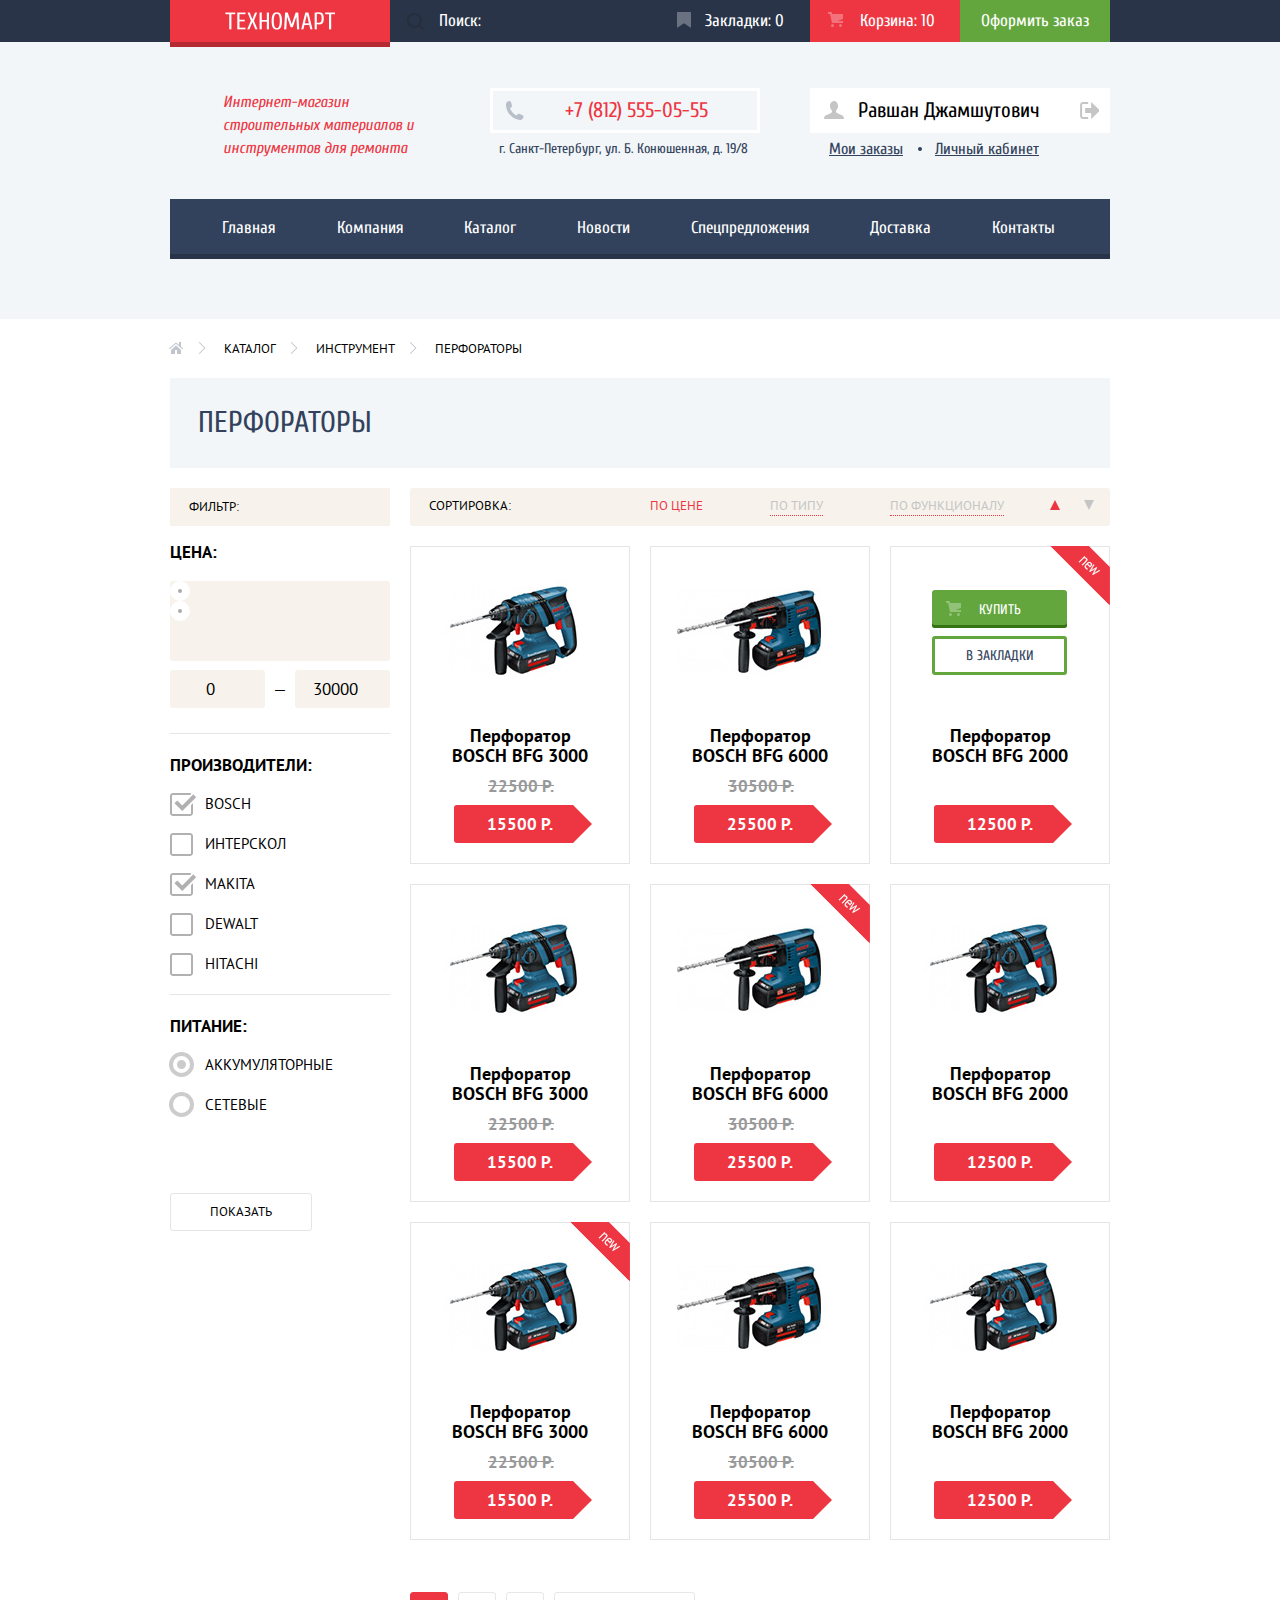
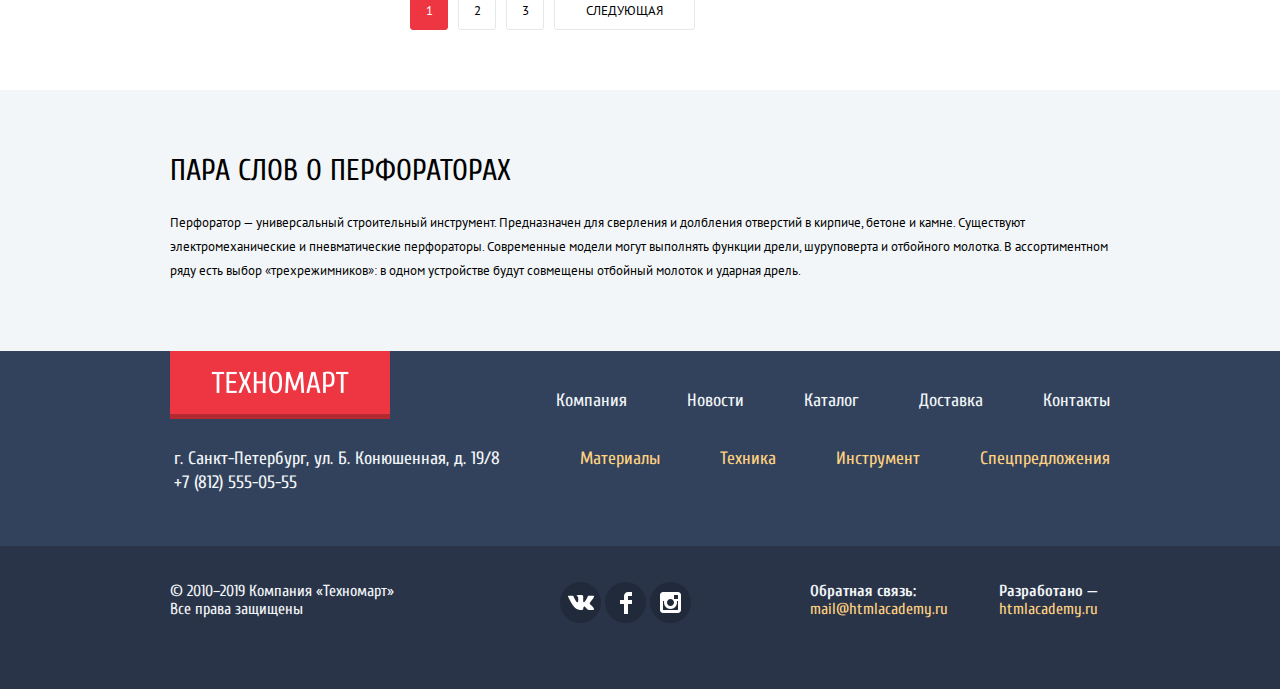
==== commit c475819f: "стилизация пагинации" ====
--- a/catalog.html
+++ b/catalog.html
@@ -232,7 +232,13 @@
                 </p>
               </li>
             </ul>
-            <!-- пагинатор-->
+            <ul class="pagination-list">
+              <li class="pagination-item prev hidden"><a href="#">Предыдущая</a></li>
+              <li class="pagination-item current"><a >1</a></li>
+              <li class="pagination-item"><a href="#">2</a></li>
+              <li class="pagination-item"><a href="#">3</a></li>
+              <li class="pagination-item next"><a href="#">Следующая</a></li>
+            </ul>
           </section>
         </div>
       </div>
--- a/css/style.css
+++ b/css/style.css
@@ -262,7 +262,7 @@
 
   content: "";
 
-  opacity:0.3;
+  opacity: 0.3;
   background-image: url("../img/icon-cart.svg");
   background-repeat: no-repeat;
 }
@@ -1359,6 +1359,7 @@
   justify-content: space-between;
 
   margin: 0;
+  margin-bottom: 32px;
   padding: 0;
   padding-top: 20px;
 
@@ -1571,6 +1572,67 @@
   opacity: 0.3;
 }
 
+.pagination-list {
+  display: flex;
+  flex-wrap: wrap;
+  justify-content: flex-start;
+
+  margin: 0;
+  margin-bottom: 50px;
+  padding: 0;
+
+  list-style: none;
+}
+
+.pagination-item.hidden {
+  display: none;
+}
+
+.pagination-item:not(:last-child) {
+  margin-right: 10px
+}
+
+.pagination-item a {
+  display: block;
+
+  box-sizing: border-box;
+  min-width: 38px;
+  min-height: 38px;
+  margin-bottom: 10px;
+  padding: 9px;
+
+  text-align: center;
+  text-transform: uppercase;
+
+  color: #000000;
+  border: 1px solid rgba(189,198,202, 0.4);
+  border-radius: 3px;
+
+  font-family: "PT Sans", Arial, sans-serif;
+  font-size: 13px;
+  line-height: 18px;
+}
+
+.pagination-item.prev a, .pagination-item.next a {
+  padding-right: 31px;
+  padding-left: 31px;
+}
+
+.pagination-item:not(.current) a:hover {
+  border: 1px solid rgba(189,198,202, 1);
+}
+
+.pagination-item:not(.current) a:active {
+  border: 1px solid #ee3643;
+}
+
+.pagination-item.current a {
+  color: #ffffff;
+  border: 1px solid #ee3643;
+  background-color: #ee3643;
+
+}
+
 .doyouknow {
   width: 100%;
 
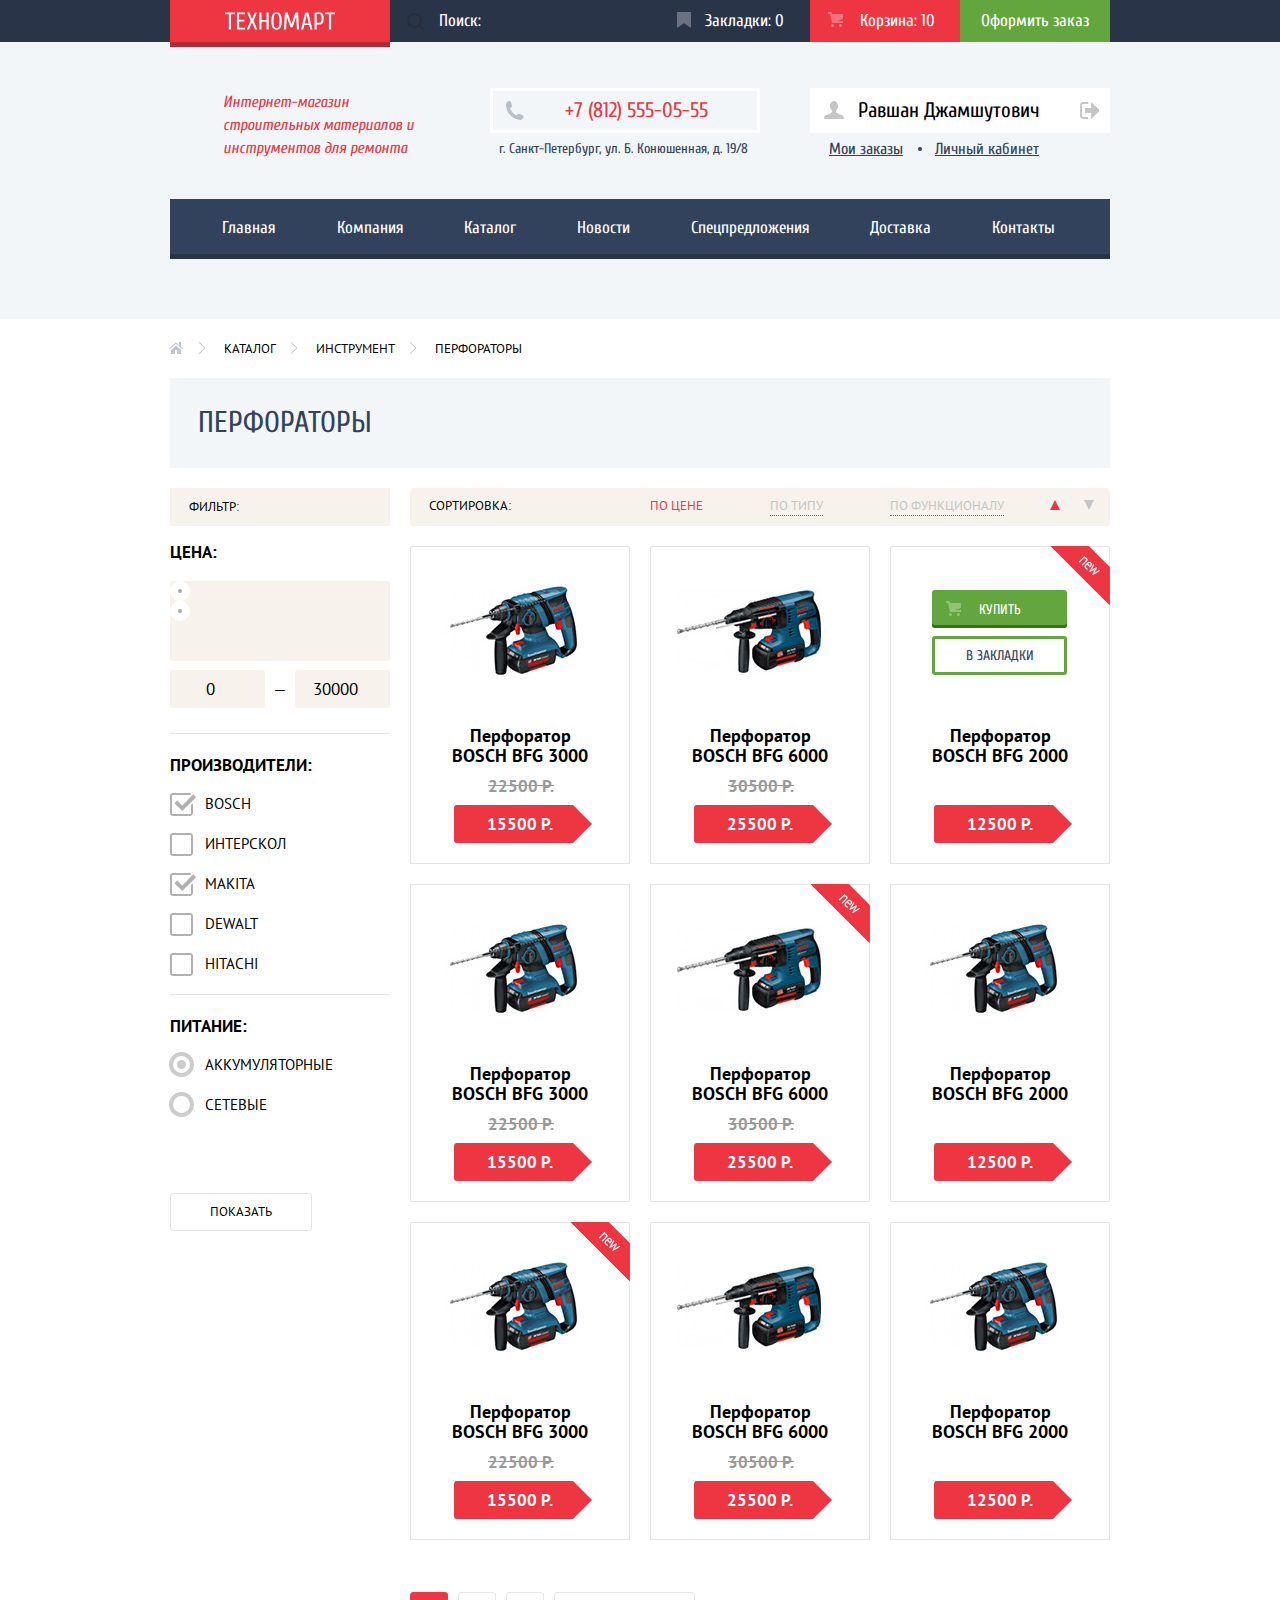
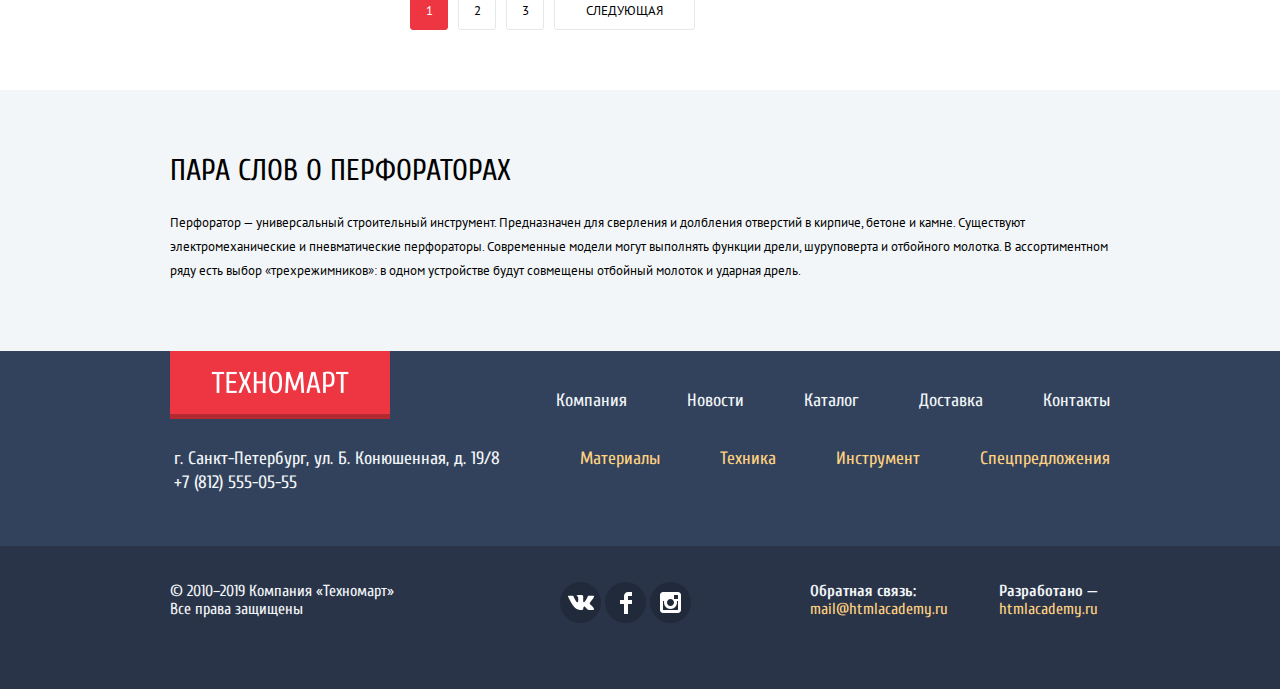
==== commit 597e0e35: "Частично сделан промо блок. Исправления по ТЗ" ====
--- a/catalog.html
+++ b/catalog.html
@@ -3,8 +3,7 @@
   <head>
     <meta charset="utf-8">
     <title>Интернет магазин «Техномарт»</title>
-    <link href="https://fonts.googleapis.com/css?family=PT+Sans:400,700&amp;subset=cyrillic" rel="stylesheet">
-    <link href="https://fonts.googleapis.com/css?family=Cuprum:400,400i,700&amp;subset=cyrillic" rel="stylesheet">
+    <link href="https://fonts.googleapis.com/css?family=Cuprum:400,400i,700%7CPT+Sans:400,700&amp;subset=cyrillic" rel="stylesheet">
     <link href="css/normalize.css" rel="stylesheet">
     <link href="css/style.css" rel="stylesheet">
   </head>
@@ -13,7 +12,7 @@
       <div class="header-top">
         <div class="container">
           <a href="index.html" class="logo logo-header">
-            <img src="img/logo.png" width="110" height="18" alt="Логотип Техномарт">
+            <img src="img/logo.svg" width="110" height="18" alt="Логотип Техномарт">
           </a>
             <form class="search" action="https://echo.htmlacademy.ru" method="get">
               <label class="visually-hidden" for="search-text">поиск</label>
--- a/css/style.css
+++ b/css/style.css
@@ -69,6 +69,7 @@
   margin-right: 16px;
   padding: 12px 40px;
 
+  cursor: pointer;
   text-align: center;
   vertical-align: middle;
   text-transform: uppercase;
@@ -281,7 +282,8 @@
   background-color: #161d29;
 }
 
-.activ.basket {
+.activ.basket,
+.activ.bookmarks {
   background-color: #ee3643;
 }
 
@@ -1412,11 +1414,12 @@
   margin: 0;
 }
 
-.catalog-item .flag-new::after {
+.catalog-item .flag-new::after,
+.tile-item.flag-new::after {
   position: absolute;
   z-index: 20;
-  top:-1px;
-  right: -1px;
+  top:0px;
+  right: 0px;
 
   width: 60px;
   height: 59px;
@@ -1425,6 +1428,11 @@
 
   background-image: url("../img/flag-new.png") ;
   background-repeat: no-repeat;
+}
+
+.catalog-item .flag-new::after {
+  top: -1px;
+  right: -1px;
 }
 
 .catalog-item .old-price,
@@ -1437,6 +1445,11 @@
   font-weight: 700;
   line-height: 18px;
 
+}
+
+.catalog-item .price:hover,
+.catalog-item .old-price:hover {
+  cursor: pointer;
 }
 
 .catalog-item .old-price {
@@ -1503,6 +1516,10 @@
 .catalog-item-hover.active,
 .catalog-item:hover .catalog-item-hover {
   visibility:visible;
+}
+
+.catalog-item:hover {
+  box-shadow: 0px 10px 25px 0 rgba(41, 52, 73, 0.5);
 }
 
 .catalog-item .btn {
@@ -1820,3 +1837,244 @@
   color: #000000;
   background-color: #ffffff;
 }
+
+/* Доп задание */
+
+
+.popular-vendors {
+  margin-bottom: 65px;
+}
+
+.popular-goods .catalog-list {
+  margin-bottom: 0;
+}
+
+.popular-goods .wrapper,
+.popular-vendors .wrapper {
+  min-height: 89px;
+  padding-right: 24px;
+  padding-left: 29px;
+
+  background-color: #f9f5f0;
+
+}
+
+.popular-title {
+  display: inline-block;
+  float: left;
+
+  margin: 0;
+  margin-right: auto;
+  margin-left: 0;
+  padding: 30px 0 21px;
+
+  text-transform: uppercase;
+
+  color: #32425c;
+
+  font-size: 30px;
+  font-weight: normal;
+  line-height: 30px;
+
+}
+
+.popular-goods .popular-btn,
+.popular-vendors .popular-btn {
+  display:inline-block;
+  float: right;
+
+  box-sizing: border-box;
+  min-width: 253px;
+  height: 38px;
+  margin-top: 25px;
+  margin-right: 0;
+  padding: 11px 54px;
+}
+
+.popular-vendors .vendors-list {
+  display: flex;
+  flex-wrap: wrap;
+  justify-content: space-between;
+
+  margin: 0;
+  padding: 0;
+  padding-top: 20px;
+
+  list-style: none;
+}
+
+.vendor-item a {
+  display: flex;
+
+  box-sizing: border-box;
+  width: 220px;
+  height: 145px;
+  margin-bottom: 20px;
+
+  border: 1px solid #e5e5e5;
+  background-color: #ffffff;
+}
+
+.vendor-item img {
+  margin: auto;
+
+
+}
+
+.vendor-item a:hover {
+  box-shadow: 0px 10px 25px 0 rgba(41, 52, 73, 0.5);
+}
+
+.vendor-item a:active {
+  box-shadow: 0px 4px 10px 0 rgba(41, 52, 73, 0.5);
+}
+
+.service {
+  min-height: 522px;
+
+  background-color: #f4f8f9;
+}
+
+/* блок с плитками */
+
+.tiles {
+  width: 940px;
+  margin-top: 59px;
+  margin-bottom: 33px;
+}
+
+.tiles ul {
+  margin: 0;
+  padding: 0;
+
+  list-style: none;
+}
+
+.tiles p {
+  margin: 0;
+}
+
+.tiles {
+  display: flex;
+  justify-content: space-between;
+}
+
+.tiles .tiles-list-left,
+.tiles .tiles-list-right {
+  display: flex;
+  align-items: flex-start;
+  flex-wrap: wrap;
+  justify-content: space-between;
+}
+
+.tiles .tiles-list-left {
+  width: 620px;
+}
+
+.tiles .tiles-list-right {
+  width: 300px;
+}
+
+.tiles .tile-item {
+  position: relative;
+
+  width: 300px;
+  min-height: 123px;
+  margin-bottom: 20px;
+
+  background-color: #ffbf47;
+}
+
+.tiles .tile-item::before{
+  position: absolute;
+  top: 22px;
+  right: 30px;
+
+  width: 80px;
+  height: 80px;
+
+  content: "";
+
+  background-image: url("../img/icon-paint.svg");
+  background-repeat: no-repeat;
+  background-position: 50% 50%;
+}
+
+.tiles .slider {
+  width: 620px;
+  min-height: 266px;
+  margin-bottom: 20px;
+
+}
+
+.tile-item .title {
+  margin-top: 21px;
+  margin-bottom: 12px;
+  margin-left: 23px;
+
+  color: #ffffff;
+
+  font-size: 24px;
+  font-weight: bold;
+  line-height: 30px;
+
+}
+
+.tile-item .btn {
+  box-sizing: border-box;
+  min-width: 135px;
+  margin-left: 25px;
+  padding: 11px 20px 9px;
+
+  color: #ffffff;
+  background-color: rgba(0, 0, 0, 0.1);
+}
+
+.tile-item .btn:hover {
+  background-color: rgba(0, 0, 0, 0.2);
+}
+
+.tile-item .btn:active {
+  background-color: rgba(0, 0, 0, 0.3);
+}
+
+.tile-item.materials {
+  background-color: #ffbf47;
+}
+
+.tile-item.materials::before {
+  background-image: url("../img/icon-paint.svg");
+}
+
+
+.tile-item.tool {
+  background-color: #3bbce3;
+}
+
+.tile-item.tool::before {
+  background-image: url("../img/icon-drill.svg");
+}
+
+.tile-item.equipment {
+  background-color: #dc91d8;
+}
+
+.tile-item.equipment::before {
+  background-image: url("../img/icon-tractor.svg");
+}
+
+.tile-item.discount {
+  background-color: #8ed78f;
+}
+
+.tile-item.discount::before {
+  background-image: url("../img/icon-shopping_cart.svg");
+}
+
+.tile-item.delivery {
+  background-color: #ffc047;
+}
+
+.tile-item.delivery::before {
+  background-image: url("../img/icon-delivery.svg");
+}
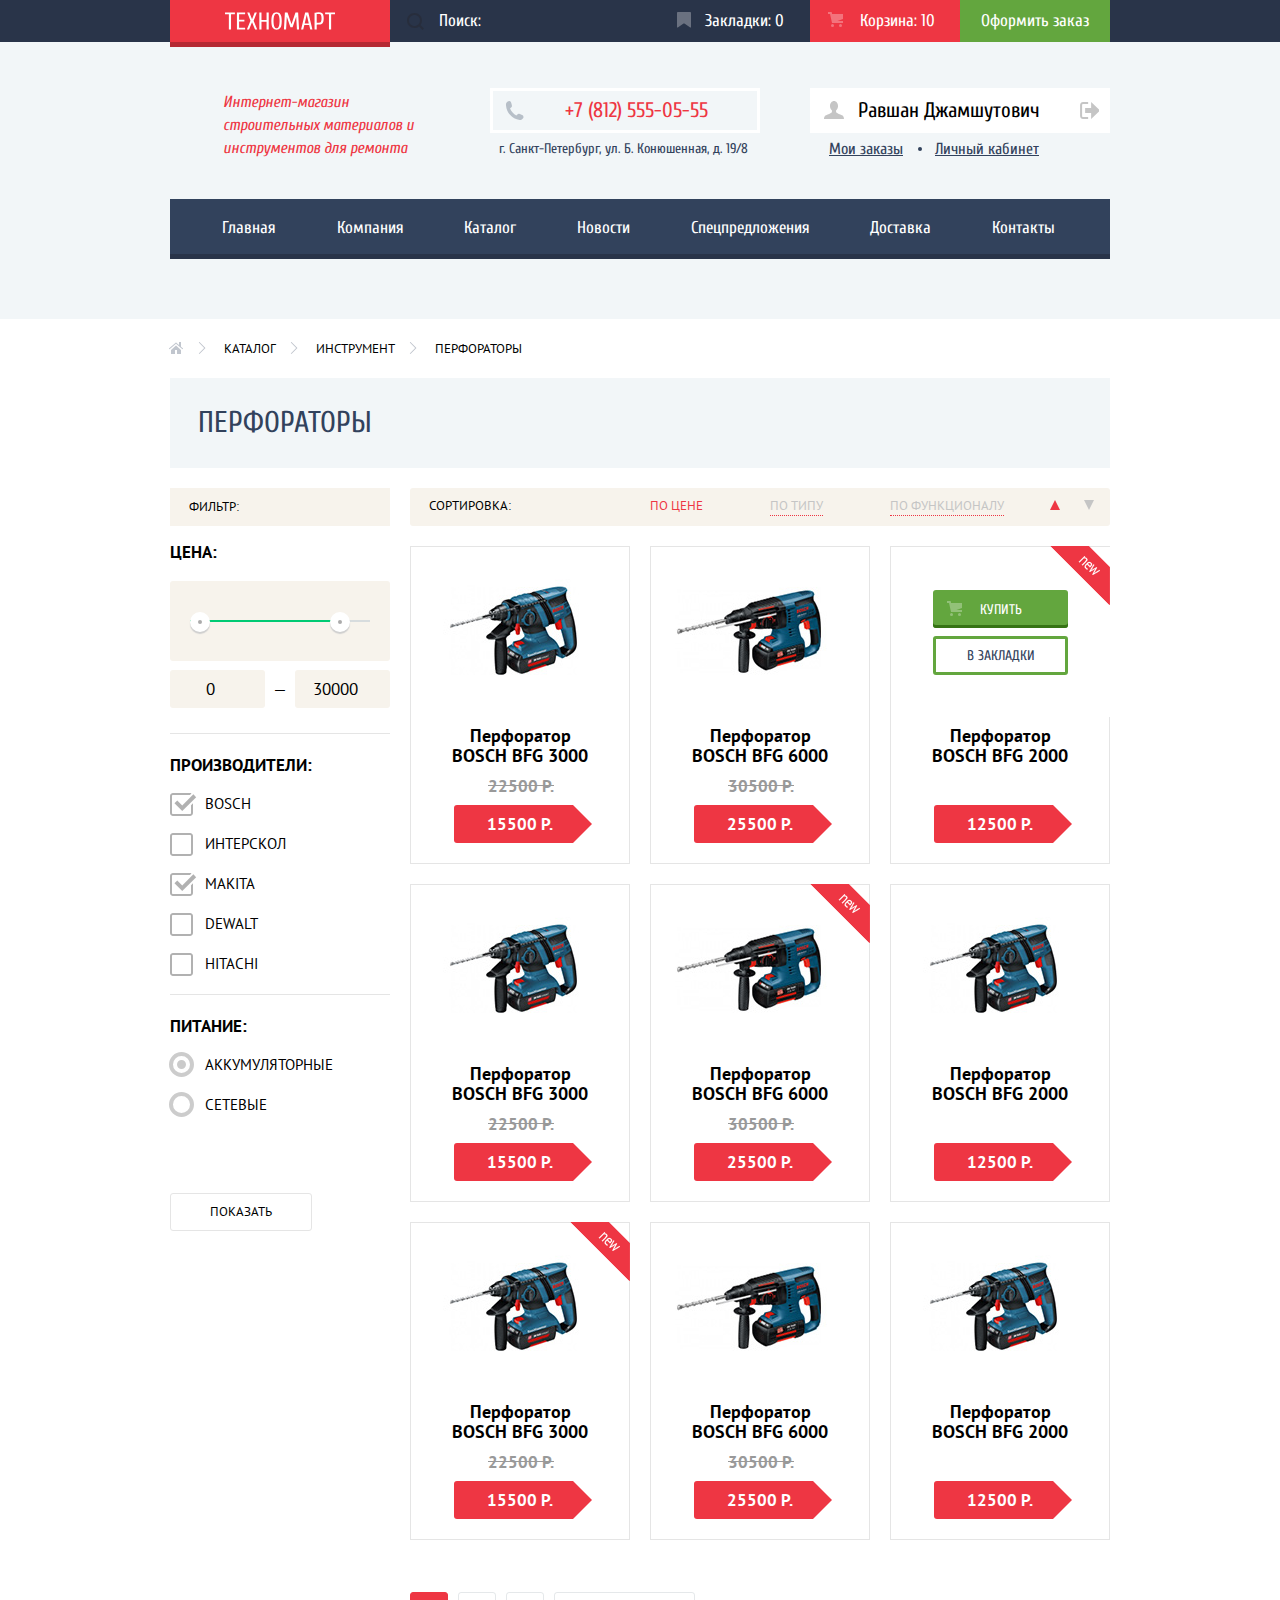
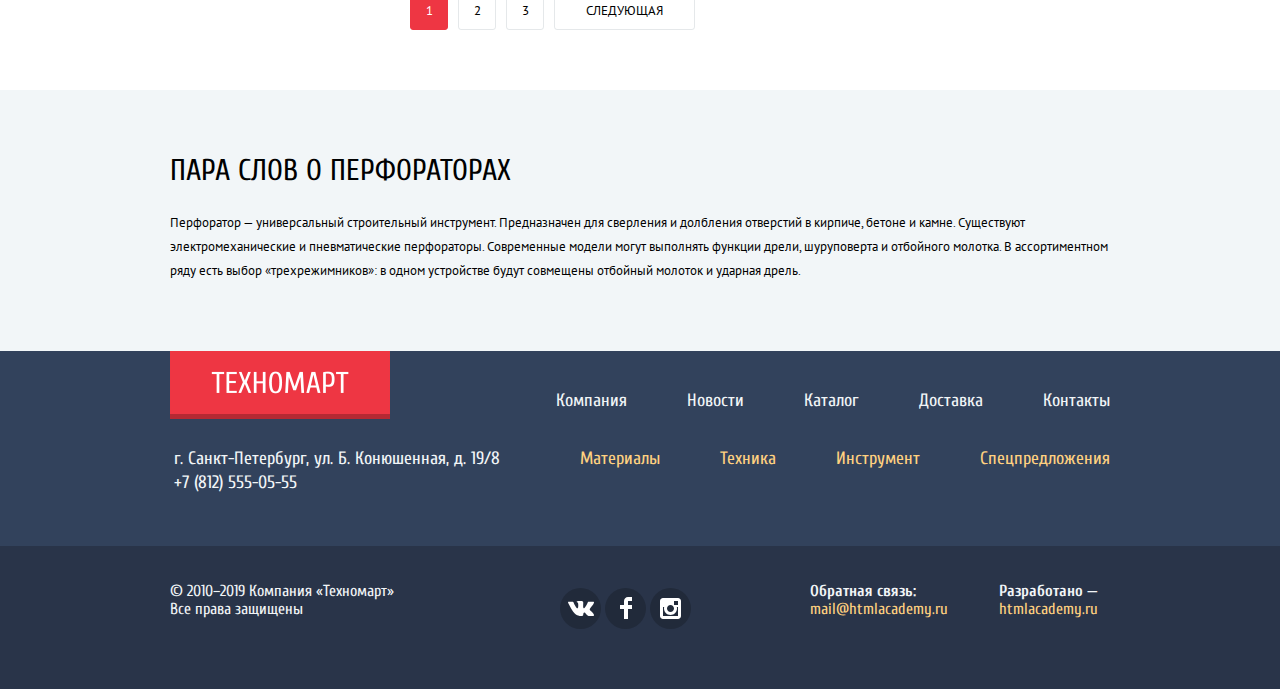
==== commit 5e4dd6b4: "стилизация и минификатор" ====
--- a/catalog.html
+++ b/catalog.html
@@ -5,7 +5,7 @@
     <title>Интернет магазин «Техномарт»</title>
     <link href="https://fonts.googleapis.com/css?family=Cuprum:400,400i,700%7CPT+Sans:400,700&amp;subset=cyrillic" rel="stylesheet">
     <link href="css/normalize.css" rel="stylesheet">
-    <link href="css/style.css" rel="stylesheet">
+    <link href="css/style.min.css" rel="stylesheet">
   </head>
   <body class="inner-page">
     <header class="main-header">
@@ -74,8 +74,11 @@
               <fieldset class="price-range">
                 <legend>Цена:</legend>
                 <div class="range-wrapper">
-                  <div class="toggle toggle-min"></div>
-                  <div class="toggle toggle-max"></div>
+                  <div class="scale">
+                    <div class="bar"></div>
+                    <div class="toggle toggle-min"></div>
+                    <div class="toggle toggle-max"></div>
+                  </div>
                 </div>
                 <div class="price-wrapper">
                   <label for="price-min" class="visually-hidden">от </label>
@@ -308,5 +311,6 @@
       </div>
       <button class="modal-close" type="button"><span class="visually-hidden">Закрыть</span></button>
     </section>
+    <script src="js/js.min.js"></script>
   </body>
 </html>
--- a/css/style.min.css
+++ b/css/style.min.css
@@ -0,0 +1 @@
+body{margin:0;color:#000;background-color:#fff;font-family:Cuprum,Arial,sans-serif;font-size:17px;font-weight:400;line-height:17px}a{text-decoration:none}img{max-width:100%;height:auto}.visually-hidden:not(:focus):not(:active),input[type=checkbox].visually-hidden,input[type=radio].visually-hidden{position:absolute;overflow:hidden;clip:rect(0 0 0 0);width:1px;height:1px;margin:-1px;padding:0;white-space:nowrap;border:0;-webkit-clip-path:inset(100%);clip-path:inset(100%)}.container{width:940px;margin:0 auto;padding:0 10px}.btn{display:inline-block;margin-right:16px;padding:12px 40px;cursor:pointer;text-align:center;vertical-align:middle;text-transform:uppercase;color:#fff;border:none;border-radius:3px;background-color:#ee3643;font:inherit;font-family:Cuprum,Arial,sans-serif;font-size:14px;line-height:18px}.btn:hover{background-color:#ca2c37}.btn:active{background-color:#ba2732}.header-top .container{display:-webkit-box;display:-ms-flexbox;display:flex;-webkit-box-pack:justify;-ms-flex-pack:justify;justify-content:space-between}.main-header{padding-bottom:65px;background-color:#f2f6f8}.header-top{width:100%;color:#fff;background-color:#293449;line-height:18px}.logo-header{display:-webkit-box;display:-ms-flexbox;display:flex;-webkit-box-align:center;align-items:center;-ms-flex-align:center;-webkit-box-pack:center;-ms-flex-pack:center;justify-content:center;width:220px;height:42px;-webkit-box-shadow:0 5px 0 0 #b52933;box-shadow:0 5px 0 0 #b52933}.logo-header img{width:110px;height:18px}.logo-header{background-color:#ee3643}.logo-header:hover{background-color:#ca2c37}.logo-header:active{background-color:#ba2732}.header-top .search{position:relative;display:-webkit-box;display:-ms-flexbox;display:flex;width:270px;max-height:42px;margin:0;padding:0}.search input{-webkit-box-sizing:border-box;box-sizing:border-box;width:100%;padding-left:49px;color:#fff;border:none;background-color:transparent}.search input::-webkit-input-placeholder{color:#fff}.search input:-ms-input-placeholder{color:#fff}.search input::-ms-input-placeholder{color:#fff}.search input::placeholder{color:#fff}.search input:hover{background-color:#212a3a}.search input:focus{color:#000;background-color:#fff}.search input:hover+button{opacity:1}.search input:focus+button{opacity:1;background-image:url(../img/icon-search-red.svg)}.search button{position:absolute;top:13px;left:17px;width:20px;height:20px;opacity:.3;border:none;background-color:transparent;background-image:url(../img/icon-search.svg);background-repeat:no-repeat}.user-navigation{display:-webkit-box;display:-ms-flexbox;display:flex;-ms-flex-wrap:wrap;flex-wrap:wrap;-webkit-box-pack:end;-ms-flex-pack:end;justify-content:flex-end;width:450px;margin:0;padding:0;list-style:none}.user-navigation a{display:block;padding:12px 21px}.user-navigation li{min-width:150px}.basket,.bookmarks{color:inherit}.user-navigation .bookmarks{position:relative;padding-left:45px}.user-navigation .basket{position:relative;padding-left:50px}.bookmarks::before{position:absolute;top:12px;left:17px;width:14px;height:16px;content:"";opacity:.3;background-image:url(../img/icon-bookmark.svg);background-repeat:no-repeat}.basket::before{position:absolute;top:12px;left:18px;width:15px;height:15px;content:"";opacity:.3;background-image:url(../img/icon-cart.svg);background-repeat:no-repeat}.basket:hover::before,.bookmarks:hover::before{opacity:1}.basket:hover,.bookmarks:hover{background-color:#212a3a}.basket:active,.bookmarks:active{opacity:.6;background-color:#161d29}.activ.basket,.activ.bookmarks{background-color:#ee3643}.order{color:inherit;background-color:#63a63e}.order:hover{background-color:#5fbb2d}.order:active{opacity:.6;background-color:#518534}.middle-header{display:-webkit-box;display:-ms-flexbox;display:flex;-webkit-box-pack:justify;-ms-flex-pack:justify;justify-content:space-between;margin-bottom:0;padding-top:46px;padding-bottom:38px}.contact-header,.header-title,.user-menu{-ms-flex-preferred-size:300px;flex-basis:300px;-webkit-box-sizing:border-box;box-sizing:border-box;width:300px}.middle-header .header-title{margin:0;padding-top:3px;padding-right:52px;padding-left:53px;color:#ee3643;font-size:16px;font-weight:400;font-style:italic;line-height:23px}.contact-header{display:-webkit-box;display:-ms-flexbox;display:flex;-webkit-box-orient:vertical;-webkit-box-direction:normal;-ms-flex-direction:column;flex-direction:column;-webkit-box-pack:start;-ms-flex-pack:start;justify-content:flex-start}.contact-header address{padding-left:9px;color:#32425c;font-size:14px;font-style:normal;line-height:24px}.contact-header a{position:relative;display:block;-webkit-box-ordinal-group:0;-ms-flex-order:-1;order:-1;-webkit-box-sizing:border-box;box-sizing:border-box;width:270px;margin-bottom:4px;padding:9px;padding-left:72px;vertical-align:middle;color:#ee3643;border:3px solid #fff;font-size:21px;line-height:21px}.contact-header a::before{position:absolute;top:10px;left:12px;width:19px;height:19px;content:"";background-image:url(../img/icon-phone.svg);background-repeat:no-repeat}.top-user-menu .btn{display:block;padding:12px 24px;text-transform:none;color:#000;border-radius:0;background-color:#fff;font-size:21px;line-height:21px}.top-user-menu{position:relative;display:-webkit-box;display:-ms-flexbox;display:flex;-ms-flex-wrap:wrap;flex-wrap:wrap;-webkit-box-pack:end;-ms-flex-pack:end;justify-content:flex-end;width:100%;max-width:300px;margin:0;margin-bottom:7px;padding:0}.top-user-menu .login{position:relative;margin-right:10px;padding-right:26px;padding-left:48px}.top-user-menu .reg{margin-right:0}.top-user-menu .login::before{position:absolute;top:14px;left:15px;width:20px;height:17px;content:"";background-image:url(../img/icon-login-grey.svg);background-repeat:no-repeat}.top-user-menu .login:hover::before{background-image:url(../img/icon-login-blue.svg)}.top-user-menu .login:active::before{background-image:url(../img/icon-login-grey.svg)}.top-user-menu .btn:hover{color:#ee3643}.top-user-menu .btn:active{color:#b2b2b2}.top-user-menu .user-name{display:block;-webkit-box-sizing:border-box;box-sizing:border-box;width:100%;margin:0;padding-left:48px;text-align:left}.top-user-menu .logout{position:absolute;top:14px;right:-5px;width:20px;height:17px;padding:0;background-image:url(../img/icon-logout-grey.svg);background-repeat:no-repeat}.top-user-menu .logout:hover{background-image:url(../img/icon-logout-blue.svg)}.top-user-menu .logout:active{background-image:url(../img/icon-logout-grey.svg)}.top-user-menu .user-name::before{position:absolute;top:13px;left:14px;width:20px;height:18px;content:"";background-image:url(../img/icon-user-gray.svg);background-repeat:no-repeat}.top-user-menu .user-name:hover::before{background-image:url(../img/icon-user-blue.svg)}.top-user-menu .user-name:active::before{background-image:url(../img/icon-user-gray.svg)}.top-user-menu .user-name{color:#000}.top-user-menu .user-name:hover{color:#000}.top-user-menu .user-name:active{color:#c5c5c5}.user-menu-list{display:-webkit-box;display:-ms-flexbox;display:flex;-ms-flex-wrap:wrap;flex-wrap:wrap;-webkit-box-pack:start;-ms-flex-pack:start;justify-content:flex-start;margin:0;padding:0;padding-left:19px;list-style:none}.user-menu-list li{position:relative;margin-right:32px}.user-menu-list li:not(:last-child)::after{position:absolute;top:7px;right:-19px;width:4px;height:4px;content:"";border-radius:3px;background-color:#32425c}.user-menu-list a{text-decoration:underline;color:#32425c;font-size:16px;line-height:18px}.user-menu-list a:hover{text-decoration:underline;color:#ee3643}.user-menu-list a:active{text-decoration:underline;color:#c5c5c5}.site-navigation{display:-webkit-box;display:-ms-flexbox;display:flex;-ms-flex-wrap:wrap;flex-wrap:wrap;-webkit-box-pack:justify;-ms-flex-pack:justify;justify-content:space-between;margin:0;padding:0 25px 0 22px;list-style:none;background-color:#32425c;-webkit-box-shadow:0 5px 0 0 #293449;box-shadow:0 5px 0 0 #293449}.site-navigation a{display:block;padding:20px 30px 18px 30px;color:#fff}.site-navigation a:hover{background-color:#293449}.site-navigation a:active{color:#c5c5c5;background-color:#293449}.index-columns{display:-webkit-box;display:-ms-flexbox;display:flex;-webkit-box-pack:justify;-ms-flex-pack:justify;justify-content:space-between;padding:79px 0 86px 0}.about-company{position:relative;width:540px}.map{width:300px}.about-company h2,.map h2{margin:0;margin-bottom:26px;text-transform:uppercase;font-size:30px;font-weight:400;line-height:30px}.about-company p,.map p{margin:0;margin-bottom:24px;font-family:"PT Sans",Arial,sans-serif;font-size:13px;line-height:24px}.about-company p:last-of-type{margin-bottom:21px}.map p{padding-right:105px}.map img{margin-top:7px;margin-bottom:40px;background-color:#f4f2ed}.about-company .logistic{position:relative;margin:0;margin-bottom:36px;margin-left:36px;padding:0;list-style:none;font-size:18px;line-height:20px}.logistic li{position:relative;margin-bottom:20px}.logistic li::before{position:absolute;top:9px;left:-36px;width:25px;height:2px;content:"";background:#ee3643}.about-company .btn,.map .btn{padding-top:11px;padding-bottom:9px}.map .btn{display:block;-webkit-box-sizing:border-box;box-sizing:border-box;margin-right:0;margin-bottom:0}.about-company .btn{margin-top:0;margin-bottom:0}.main-footer{color:#f1f5f7;background-color:#32425c;font-size:18px;line-height:24px}.footer-top{display:-webkit-box;display:-ms-flexbox;display:flex;-webkit-box-pack:justify;-ms-flex-pack:justify;justify-content:space-between;min-height:193px}.footer-top .wrapper{width:370px}.logo-footer{display:block;width:220px;height:68px;margin-bottom:28px;background-color:#ee3643}.footer-navigation{display:-webkit-box;display:-ms-flexbox;display:flex;-webkit-box-orient:vertical;-webkit-box-direction:normal;-ms-flex-direction:column;flex-direction:column;-webkit-box-pack:start;-ms-flex-pack:start;justify-content:flex-start;width:560px;padding-top:38px;padding-bottom:75px}.contact-footer{margin-bottom:48px;padding-left:4px}.footer-navigation-bottom,.footer-navigation-top{display:-webkit-box;display:-ms-flexbox;display:flex;-ms-flex-wrap:wrap;flex-wrap:wrap;-webkit-box-pack:end;-ms-flex-pack:end;justify-content:flex-end;margin:0;padding:0;list-style:none}.footer-navigation-bottom{margin-top:34px}.footer-navigation-bottom a,.footer-navigation-top a{display:block}.footer-navigation-bottom li,.footer-navigation-top li{padding-left:60px}.footer-navigation-bottom li:first-child,.footer-navigation-top li:first-child{padding-left:0}.footer-navigation a:hover{text-decoration:underline}.footer-navigation-top a{color:#f1f5f7}.footer-navigation-bottom a{color:#ffd180}.footer-navigation-bottom a:active,.footer-navigation-top a:active{text-decoration:none;opacity:.5}.contact-footer address{font-style:normal}.contact-footer a{color:inherit}.main-footer .footer-bottom{min-height:107px;padding-top:36px;background-color:#293449;font-size:16px;line-height:18px}.footer-bottom .container{display:-webkit-box;display:-ms-flexbox;display:flex;-webkit-box-pack:justify;-ms-flex-pack:justify;justify-content:space-between}.footer-copyright{width:300px;margin:0}.footer-social{display:-webkit-box;display:-ms-flexbox;display:flex;-webkit-box-align:center;align-items:center;-ms-flex-align:center;-ms-flex-wrap:wrap;flex-wrap:wrap;-webkit-box-pack:start;-ms-flex-pack:start;justify-content:flex-start;-webkit-box-sizing:border-box;box-sizing:border-box;width:300px;margin:0;padding:0;padding-left:68px;list-style:none}.footer-social a{color:inherit}.social-button{display:-webkit-box;display:-ms-flexbox;display:flex;-webkit-box-align:center;align-items:center;-ms-flex-align:center;-webkit-box-pack:center;-ms-flex-pack:center;justify-content:center;width:41px;height:41px;margin:0 2px;border-radius:50%;background-color:#212a3a}.social-button:active,.social-button:hover{background-color:#ee3643}.footer-social .vk{background-image:url(../img/icon-vk.svg);background-repeat:no-repeat;background-position:center center}.footer-social .fb{background-image:url(../img/icon-fb.svg);background-repeat:no-repeat;background-position:center center}.footer-social .insta{background-image:url(../img/icon-insta.svg);background-repeat:no-repeat;background-position:center center}.dev-copyright,.dev-feedback{margin-top:0}.dev-feedback{width:140px}.dev-copyright{-webkit-box-sizing:border-box;box-sizing:border-box;width:140px;padding-left:29px}.dev-copyright a,.dev-feedback a{color:#ffd180}.dev-copyright a:hover,.dev-feedback a:hover{text-decoration:underline}.dev-copyright a:active,.dev-feedback a:active{text-decoration:underline;color:#ee3643}.breadcrumbs{display:-webkit-box;display:-ms-flexbox;display:flex;-ms-flex-wrap:wrap;flex-wrap:wrap;-webkit-box-pack:start;-ms-flex-pack:start;justify-content:flex-start;margin:0;margin-top:21px;margin-bottom:20px;padding:0;padding-left:54px;list-style:none;text-transform:uppercase;font-family:"PT Sans",Arial,sans-serif;font-size:13px;line-height:18px}.breadcrumbs li{position:relative;margin-right:40px}.breadcrumbs li:last-child{margin-right:0}.breadcrumbs li::before{position:absolute;top:2px;left:-26px;width:8px;height:12px;content:"";color:#c5c5c5;background-image:url(../img/icon-right.svg);background-repeat:no-repeat}.breadcrumbs li:first-child::after{position:absolute;top:2px;left:-56px;width:16px;height:12px;content:"";background-image:url(../img/icon-home.svg);background-repeat:no-repeat}.breadcrumbs a{color:#000}.catalog-title{margin:0;margin-bottom:20px;padding:30px 0;padding-left:28px;text-transform:uppercase;color:#32425c;background-color:#f2f6f8;font-size:30px;font-weight:400;line-height:30px}.catalog-columns{display:-webkit-box;display:-ms-flexbox;display:flex;-webkit-box-pack:justify;-ms-flex-pack:justify;justify-content:space-between}.catalog-filter{width:220px;text-transform:uppercase;font-family:"PT Sans",Arial,sans-serif}.catalog-filter h3{margin:0;margin-bottom:11px;padding-top:10px;padding-bottom:10px;padding-left:19px;background-color:#f7f3ec;font-size:13px;font-weight:400;line-height:18px}.catalog-filter ul{margin:0;padding:0;list-style:none}.catalog-filter fieldset{margin:0;margin-bottom:16px;padding:0;border:none}.catalog-filter fieldset:not(:last-of-type){border-bottom:1px solid #e5e5e5}.catalog-filter legend{margin-bottom:14px;padding:0;font-weight:700;line-height:30px}.price-range{display:-webkit-box;display:-ms-flexbox;display:flex;-webkit-box-orient:vertical;-webkit-box-direction:normal;-ms-flex-direction:column;flex-direction:column;-webkit-box-pack:justify;-ms-flex-pack:justify;justify-content:space-between}.price-range .range-wrapper{-webkit-box-sizing:border-box;box-sizing:border-box;min-height:80px;margin-bottom:9px;padding:39px 20px;border-radius:3px;background-color:#f7f3ec}.price-range .scale{position:relative;width:auto;height:2px;background:#d7dcde}.price-range .bar{width:80%;height:2px;background:#00ca74}.price-range .toggle{position:absolute;-webkit-box-sizing:border-box;box-sizing:border-box;width:20px;height:20px;cursor:pointer;-webkit-transform:translate(-10px,-10px);-ms-transform:translate(-10px,-10px);transform:translate(-10px,-10px);border:8px solid #fff;border-radius:50%;background-color:#ababab;-webkit-box-shadow:0 2px 1px 0 #cfcfcf;box-shadow:0 2px 1px 0 #cfcfcf}.price-range .toggle-min{left:10px}.price-range .toggle-max{right:10px}.price-range .price-wrapper{display:-webkit-box;display:-ms-flexbox;display:flex;-webkit-box-align:baseline;align-items:baseline;-ms-flex-align:baseline;-webkit-box-pack:justify;-ms-flex-pack:justify;justify-content:space-between;width:220px;margin-bottom:25px}.price-range input[type=number]{-webkit-box-sizing:border-box;box-sizing:border-box;width:95px;height:38px;text-align:center;border:none;border-radius:3px;background-color:#f7f3ec}.price-wrapper span{-webkit-box-align:baseline;align-items:baseline;-ms-flex-align:baseline;text-align:center}.catalog-filter .filter-option{margin-bottom:20px;font-size:15px;line-height:20px}.filter-option label{position:relative;display:block;padding-left:35px;cursor:pointer;-webkit-user-select:none;-moz-user-select:none;-ms-user-select:none;user-select:none}.filter-option input[type=checkbox]+label::before{position:absolute;top:-1px;left:0;width:23px;height:23px;content:"";opacity:.3;background-image:url(../img/checkbox-off.svg);background-repeat:no-repeat}.filter-option input[type=checkbox]:checked+label::before{position:absolute;top:-1px;left:0;width:27px;height:23px;content:"";opacity:.3;background-image:url(../img/checkbox-on.svg);background-repeat:no-repeat}.filter-option input[type=radio]+label::before{position:absolute;bottom:-2px;left:-1px;-webkit-box-sizing:border-box;box-sizing:border-box;width:25px;height:25px;content:"";opacity:.2;border:4px solid #000;border-radius:50%}.filter-option input[type=radio]:checked+label::after{position:absolute;top:5px;left:7px;-webkit-box-sizing:border-box;box-sizing:border-box;width:9px;height:9px;content:"";opacity:.2;border:4px solid #000;border-radius:50%;background-color:#000}.filter-option input:disabled+label{opacity:.1;color:#000}.filter-option input[type=checkbox]+label:hover::before,.filter-option input[type=checkbox]:checked+label:hover::before,.filter-option input[type=radio]+label:hover::after,.filter-option input[type=radio]+label:hover::before{opacity:.4}.catalog-filter .btn-filter{display:block;min-width:140px;margin-top:58px;margin-right:14px;padding:9px 39px;color:#000;border:1px solid #e5e5e5;background-color:transparent;font-family:inherit;font-size:13px}.catalog{width:700px}.catalog-sort{display:-webkit-box;display:-ms-flexbox;display:flex;-webkit-box-align:baseline;align-items:baseline;-ms-flex-align:baseline;-webkit-box-pack:justify;-ms-flex-pack:justify;justify-content:space-between;-webkit-box-sizing:border-box;box-sizing:border-box;min-height:38px;padding-top:9px;padding-bottom:9px;text-transform:uppercase;border-radius:3px;background-color:#f7f3ec;font-family:"PT Sans",Arial,sans-serif;font-size:13px;line-height:18px}.catalog-sort h3{-webkit-box-sizing:border-box;box-sizing:border-box;width:220px;margin:0;padding:0;padding-left:19px;font-size:13px;font-weight:400}.catalog-sort .sort-list{display:-webkit-box;display:-ms-flexbox;display:flex;-webkit-box-pack:justify;-ms-flex-pack:justify;justify-content:space-between;-webkit-box-sizing:border-box;box-sizing:border-box;width:380px;margin:0;padding:0;padding-right:26px;list-style:none}.catalog-sort a{display:inline-block;color:#c5c5c5;border-bottom:1px dotted #ee3643}.catalog-sort a:hover{color:#000;border-bottom:1px solid #ee3643}.catalog-sort a:active{color:#ee3643}.catalog-sort .sort-active{color:#ee3643;border-bottom:none}.catalog-sort .sort-detector{display:-webkit-box;display:-ms-flexbox;display:flex;-webkit-box-pack:justify;-ms-flex-pack:justify;justify-content:space-between;width:60px;margin:0;padding:0;list-style:none}.sort-detector .up-sort::after{display:inline-block;width:0;height:0;content:"";border-right:5px solid transparent;border-bottom:10px solid #c5c5c5;border-left:5px solid transparent}.up-sort.active::after{border-bottom:10px solid #ee3643}.sort-detector .down-sort{margin-right:16px}.sort-detector .down-sort::after{display:inline-block;width:0;height:0;content:"";border-top:10px solid #c5c5c5;border-right:5px solid transparent;border-left:5px solid transparent}.down-sort.active::after{border-top:10px solid #ee3643}.sort-detector .up-sort:hover::after{border-bottom:10px solid #000}.sort-detector .down-sort:hover::after{border-top:10px solid #000}.catalog-list{display:-webkit-box;display:-ms-flexbox;display:flex;-ms-flex-line-pack:start;align-content:flex-start;-ms-flex-wrap:wrap;flex-wrap:wrap;-webkit-box-pack:justify;-ms-flex-pack:justify;justify-content:space-between;margin:0;margin-bottom:32px;padding:0;padding-top:20px;list-style:none;font-family:"PT Sans",Arial,sans-serif}.catalog-item{position:relative;display:-webkit-box;display:-ms-flexbox;display:flex;-webkit-box-orient:vertical;-webkit-box-direction:normal;-ms-flex-direction:column;flex-direction:column;-webkit-box-pack:justify;-ms-flex-pack:justify;justify-content:space-between;-webkit-box-sizing:border-box;box-sizing:border-box;width:220px;margin-bottom:20px;padding-bottom:20px;border:1px solid #e5e5e5}.catalog-item h4{-webkit-box-flex:1;-ms-flex-positive:1;flex-grow:1;margin:0;margin-top:9px;margin-bottom:11px;padding-right:30px;padding-left:30px;text-align:center;font-size:18px;line-height:20px}.catalog-item img{-ms-flex-item-align:center;-ms-grid-row-align:center;align-self:center;-webkit-box-ordinal-group:0;-ms-flex-order:-1;order:-1;width:218px;height:170px;background-color:#f2f6f8}.catalog-item .flag-new{margin:0}.catalog-item .flag-new::after,.tile-item.flag-new::after{position:absolute;z-index:20;top:0;right:0;width:60px;height:59px;content:"";background-image:url(../img/flag-new.png);background-repeat:no-repeat}.catalog-item .flag-new::after{top:-1px;right:-1px}.catalog-item .old-price,.catalog-item .price{-ms-flex-item-align:center;-ms-grid-row-align:center;align-self:center;margin:0;font-size:17px;font-weight:700;line-height:18px}.catalog-item .old-price:hover,.catalog-item .price:hover{cursor:pointer}.catalog-item .old-price{margin:0;margin-bottom:10px;padding-left:2px;text-decoration:line-through;color:#999}.catalog-item .price{position:relative;display:block;-webkit-box-sizing:border-box;box-sizing:border-box;min-width:80px;height:38px;margin:0;padding:10px 33px;text-align:center;color:#fff;border-radius:3px;background-color:#ee3643}.catalog-item .price::after{position:absolute;top:0;right:-25px;width:0;height:0;content:"";border:19px solid #fff;border-left-color:#ee3643}.catalog-item-hover{position:absolute;z-index:5;top:0;left:1px;visibility:hidden;-ms-flex-item-align:center;-ms-grid-row-align:center;align-self:center;-webkit-box-sizing:border-box;box-sizing:border-box;width:100%;min-height:170px;margin:0;padding-top:43px;padding-right:42px;padding-bottom:5px;padding-left:41px;background-color:#fff}.catalog-item-hover.active,.catalog-item:hover .catalog-item-hover{visibility:visible}.catalog-item:hover{-webkit-box-shadow:0 10px 25px 0 rgba(41,52,73,.5);box-shadow:0 10px 25px 0 rgba(41,52,73,.5)}.catalog-item .btn{display:block;-webkit-box-sizing:border-box;box-sizing:border-box;width:100%;margin-bottom:8px;padding:0;padding-top:11px;padding-bottom:9px;text-align:center;background:#63a63e}.catalog-item .btn-addcart{position:relative;-webkit-box-shadow:inset 0 -3px 0 #367315;box-shadow:inset 0 -3px 0 #367315}.catalog-item .btn-addcart::before{position:absolute;left:14px;width:15px;height:15px;content:"";opacity:.3;background-image:url(../img/icon-cart.svg);background-repeat:no-repeat}.catalog-item .btn-addcart:hover{background-color:#5fbb2d}.catalog-item .btn-addcart:active::before,.catalog-item .btn-addcart:hover::before{opacity:1}.catalog-item .btn-addcart:active{background-color:#367315}.catalog-item .btn-addbookmarks{padding-top:8px;padding-bottom:7px;color:#32425c;border:3px solid #63a63e;background:#fff}.catalog-item .btn-addbookmarks:hover{border-color:#32425c}.catalog-item .btn-addbookmarks:active{opacity:.3}.pagination-list{display:-webkit-box;display:-ms-flexbox;display:flex;-ms-flex-wrap:wrap;flex-wrap:wrap;-webkit-box-pack:start;-ms-flex-pack:start;justify-content:flex-start;margin:0;margin-bottom:50px;padding:0;list-style:none}.pagination-item.hidden{display:none}.pagination-item:not(:last-child){margin-right:10px}.pagination-item a{display:block;-webkit-box-sizing:border-box;box-sizing:border-box;min-width:38px;min-height:38px;margin-bottom:10px;padding:9px;text-align:center;text-transform:uppercase;color:#000;border:1px solid rgba(189,198,202,.4);border-radius:3px;font-family:"PT Sans",Arial,sans-serif;font-size:13px;line-height:18px}.pagination-item.next a,.pagination-item.prev a{padding-right:31px;padding-left:31px}.pagination-item:not(.current) a:hover{border:1px solid rgba(189,198,202,1)}.pagination-item:not(.current) a:active{border:1px solid #ee3643}.pagination-item.current a{color:#fff;border:1px solid #ee3643;background-color:#ee3643}.doyouknow{width:100%;color:#000;background-color:#f2f6f8}.doyouknow .container{padding-top:66px;padding-bottom:68px}.doyouknow h3{margin:0;margin-bottom:25px;text-transform:uppercase;font-size:30px;font-weight:400;line-height:30px}.doyouknow p{margin:0;font-family:"PT Sans",Arial,sans-serif;font-size:13px;line-height:24px}.modal{position:fixed;z-index:500;top:50%;left:50%;width:620px;-webkit-transform:translate(-50%,-50%);-ms-transform:translate(-50%,-50%);transform:translate(-50%,-50%);background-color:#fff;-webkit-box-shadow:0 -7px 0 0 #ff5358,0 0 16px 2px rgba(35,31,32,.5);box-shadow:0 -7px 0 0 #ff5358,0 0 16px 2px rgba(35,31,32,.5)}.modal-close{position:absolute;top:9px;right:9px;width:21px;height:21px;cursor:pointer;border:none;background-color:transparent;background-image:url(../img/popup-close.svg);background-repeat:no-repeat}.modal-map{display:none;width:940px;height:446px;background:url(../img/map-big.jpg) no-repeat #e5e5e5;-webkit-box-shadow:0 0 16px 2px rgba(35,31,32,.5);box-shadow:0 0 16px 2px rgba(35,31,32,.5)}.modal-feedback{display:none;padding-top:27px;font-size:18px;line-height:18px}.modal-feedback .feedback{display:-webkit-box;display:-ms-flexbox;display:flex;-ms-flex-wrap:wrap;flex-wrap:wrap;-webkit-box-pack:justify;-ms-flex-pack:justify;justify-content:space-between;width:460px;margin:0;padding:0;padding:21px 80px;list-style:none}.feedback li{display:-webkit-box;display:-ms-flexbox;display:flex;-webkit-box-orient:vertical;-webkit-box-direction:normal;-ms-flex-direction:column;flex-direction:column;width:220px;margin-bottom:20px}.feedback label{margin-bottom:10px}.feedback .feedback-text{-ms-flex-item-align:start;align-self:flex-start;width:100%}.feedback input,.feedback textarea{-webkit-box-sizing:border-box;box-sizing:border-box;padding:8px 16px;border:2px solid #dee3e4;border-radius:3px;font-size:13px;line-height:18px}.feedback textarea{height:114px}.modal .wrapper{-webkit-box-sizing:border-box;box-sizing:border-box;width:620px;margin:0 auto;padding:38px 80px;background-color:#f4f4f4}.modal-feedback .submit-btn{display:block;-webkit-box-sizing:border-box;box-sizing:border-box;width:100%;margin-top:10px;margin-right:0}.modal-addcart{display:none}.modal-addcart p{margin:0 auto;padding:65px 80px;padding-left:179px;font-size:30px;line-height:30px}.modal-addcart p::before{position:absolute;top:50px;left:80px;width:66px;height:66px;content:"";background-image:url(../img/popup-ok.svg);background-repeat:no-repeat}.modal-addcart .btn{-ms-flex-preferred-size:220px;flex-basis:220px;-webkit-box-sizing:border-box;box-sizing:border-box;margin-top:10px;margin-right:10px;padding:12px 37px}.modal-addcart .wrapper{display:-webkit-box;display:-ms-flexbox;display:flex;-webkit-box-pack:justify;-ms-flex-pack:justify;justify-content:space-between}.modal-addcart .continue-btn{color:#000;background-color:#fff}.modal-show{display:block}.popular-vendors{margin-bottom:65px}.popular-goods .catalog-list{margin-bottom:0}.popular-goods .wrapper,.popular-vendors .wrapper{min-height:89px;padding-right:24px;padding-left:29px;background-color:#f9f5f0}.popular-title{display:inline-block;float:left;margin:0;margin-right:auto;margin-left:0;padding:30px 0 21px;text-transform:uppercase;color:#32425c;font-size:30px;font-weight:400;line-height:30px}.popular-goods .popular-btn,.popular-vendors .popular-btn{display:inline-block;float:right;-webkit-box-sizing:border-box;box-sizing:border-box;min-width:253px;height:38px;margin-top:25px;margin-right:0;padding:11px 54px}.popular-vendors .vendors-list{display:-webkit-box;display:-ms-flexbox;display:flex;-ms-flex-wrap:wrap;flex-wrap:wrap;-webkit-box-pack:justify;-ms-flex-pack:justify;justify-content:space-between;margin:0;padding:0;padding-top:20px;list-style:none}.vendor-item a{display:-webkit-box;display:-ms-flexbox;display:flex;-webkit-box-align:center;align-items:center;-ms-flex-align:center;-webkit-box-pack:center;-ms-flex-pack:center;justify-content:center;-webkit-box-sizing:border-box;box-sizing:border-box;width:220px;height:145px;margin-bottom:20px;border:1px solid #e5e5e5;background-color:#fff}.vendor-item a:hover{-webkit-box-shadow:0 10px 25px 0 rgba(41,52,73,.5);box-shadow:0 10px 25px 0 rgba(41,52,73,.5)}.vendor-item a:active{-webkit-box-shadow:0 4px 10px 0 rgba(41,52,73,.5);box-shadow:0 4px 10px 0 rgba(41,52,73,.5)}.tiles{width:940px;margin-top:59px;margin-bottom:33px}.tiles ul{margin:0;padding:0;list-style:none}.tiles p{margin:0}.tiles{display:-webkit-box;display:-ms-flexbox;display:flex;-webkit-box-pack:justify;-ms-flex-pack:justify;justify-content:space-between}.tiles .tiles-list-left,.tiles .tiles-list-right{display:-webkit-box;display:-ms-flexbox;display:flex;-webkit-box-align:start;align-items:flex-start;-ms-flex-align:start;-ms-flex-wrap:wrap;flex-wrap:wrap;-webkit-box-pack:justify;-ms-flex-pack:justify;justify-content:space-between}.tiles .tiles-list-left{width:620px}.tiles .tiles-list-right{width:300px}.tiles .tile-item{position:relative;width:300px;min-height:123px;margin-bottom:20px;background-color:#ffbf47}.tiles .tile-item::before{position:absolute;top:22px;right:30px;width:80px;height:80px;content:"";background-image:url(../img/icon-paint.svg);background-repeat:no-repeat;background-position:50% 50%}.tiles .slider{width:620px;min-height:266px;margin-bottom:20px}.tile-item .title{margin-top:21px;margin-bottom:12px;margin-left:23px;color:#fff;font-size:24px;font-weight:700;line-height:30px}.tile-item .btn{-webkit-box-sizing:border-box;box-sizing:border-box;min-width:135px;margin-left:25px;padding:11px 20px 9px;color:#fff;background-color:rgba(0,0,0,.1)}.tile-item .btn:hover{background-color:rgba(0,0,0,.2)}.tile-item .btn:active{background-color:rgba(0,0,0,.3)}.tile-item.materials{background-color:#ffbf47}.tile-item.materials::before{background-image:url(../img/icon-paint.svg)}.tile-item.tool{background-color:#3bbce3}.tile-item.tool::before{background-image:url(../img/icon-drill.svg)}.tile-item.equipment{background-color:#dc91d8}.tile-item.equipment::before{background-image:url(../img/icon-tractor.svg)}.tile-item.discount{background-color:#8ed78f}.tile-item.discount::before{background-image:url(../img/icon-shopping_cart.svg)}.tile-item.delivery{background-color:#ffc047}.tile-item.delivery::before{background-image:url(../img/icon-delivery.svg)}.tiles .slider{position:relative;background-color:#bfbfbf}.slider-item{-webkit-box-sizing:border-box;box-sizing:border-box;min-height:266px;padding:23px 20px 22px 25px;padding-top:23px}.tiles .slider .title{text-transform:uppercase;color:#fff;font-size:36px;line-height:36px}.tiles .slider .info{margin-top:2px;color:#fff;font-size:18px;line-height:24px}.slider .slider-item .btn{margin-top:101px;padding:10px 45px 10px 49px}.slider button{position:absolute;top:0;-webkit-box-sizing:border-box;box-sizing:border-box;width:40px;height:100%;cursor:pointer;border:0;outline:0;background-color:transparent;background-image:url(../img/icon-left.svg);background-repeat:no-repeat;background-position:center}.slider .prev{left:25px}.slider .next{right:25px;-webkit-transform:rotate(180deg);-ms-transform:rotate(180deg);transform:rotate(180deg)}.slider .perforators{background-image:url(../img/slider_1.jpg);background-repeat:no-repeat}.slider .drills{background-image:url(../img/slider_2.jpg);background-repeat:no-repeat}.service{padding-top:66px;background-color:#f4f8f9}.service .service-columns{display:-webkit-box;display:-ms-flexbox;display:flex;-webkit-box-pack:justify;-ms-flex-pack:justify;justify-content:space-between}.service .service-list{position:relative;width:240px}.service .description-list{width:620px}.service .service-list::after{position:absolute;top:-46px;right:0;width:10px;height:272px;content:"";background-image:url(../img/shadow.png);background-repeat:no-repeat}.service h2{margin:0;text-transform:uppercase;font-size:30px;font-weight:400;line-height:30px}.service p{margin:0;font-family:"PT Sans",Arial,sans-serif;font-size:13px;line-height:24px}.service .service-title{margin-bottom:25px}.service .service-description{width:400px;margin-bottom:69px}.service h3{margin:0;margin-top:4px;margin-bottom:31px;text-transform:uppercase;color:#32425c;font-size:36px;font-weight:400;line-height:24px}.service ul{margin:0;padding:0;list-style:none}.service-list a{display:block;-webkit-box-sizing:border-box;box-sizing:border-box;min-height:62px;padding:14px 22px;color:#fff;background-color:#32425c;-webkit-box-shadow:inset 0 1px 0 0 #405069,inset 0 -1px 0 0 #293449;box-shadow:inset 0 1px 0 0 #405069,inset 0 -1px 0 0 #293449;font-size:21px;font-weight:700;line-height:30px}.service-list .active{color:#32425c;background-color:#fff}.service-list a:not(.active):hover{background-color:#293449}.service .active,.service a:hover{-webkit-box-shadow:none;box-shadow:none}.service .description-item{display:block;min-height:283px;padding-right:230px}.service .delivery p{width:280px}.service .warranty p{width:390px}.service .credit p{width:390px}.service .description-item.delivery{background-image:url(../img/service-delivery.png);background-repeat:no-repeat;background-position:right bottom}.service .description-item.warranty{background-image:url(../img/service-warranty.png);background-repeat:no-repeat;background-position:right bottom}.service .description-item.credit{background-image:url(../img/service-credit.png);background-repeat:no-repeat;background-position:right bottom}.service .credit .btn{-webkit-box-sizing:border-box;box-sizing:border-box;min-width:195px;margin-top:27px;padding:10px;background-color:#ff5357}
